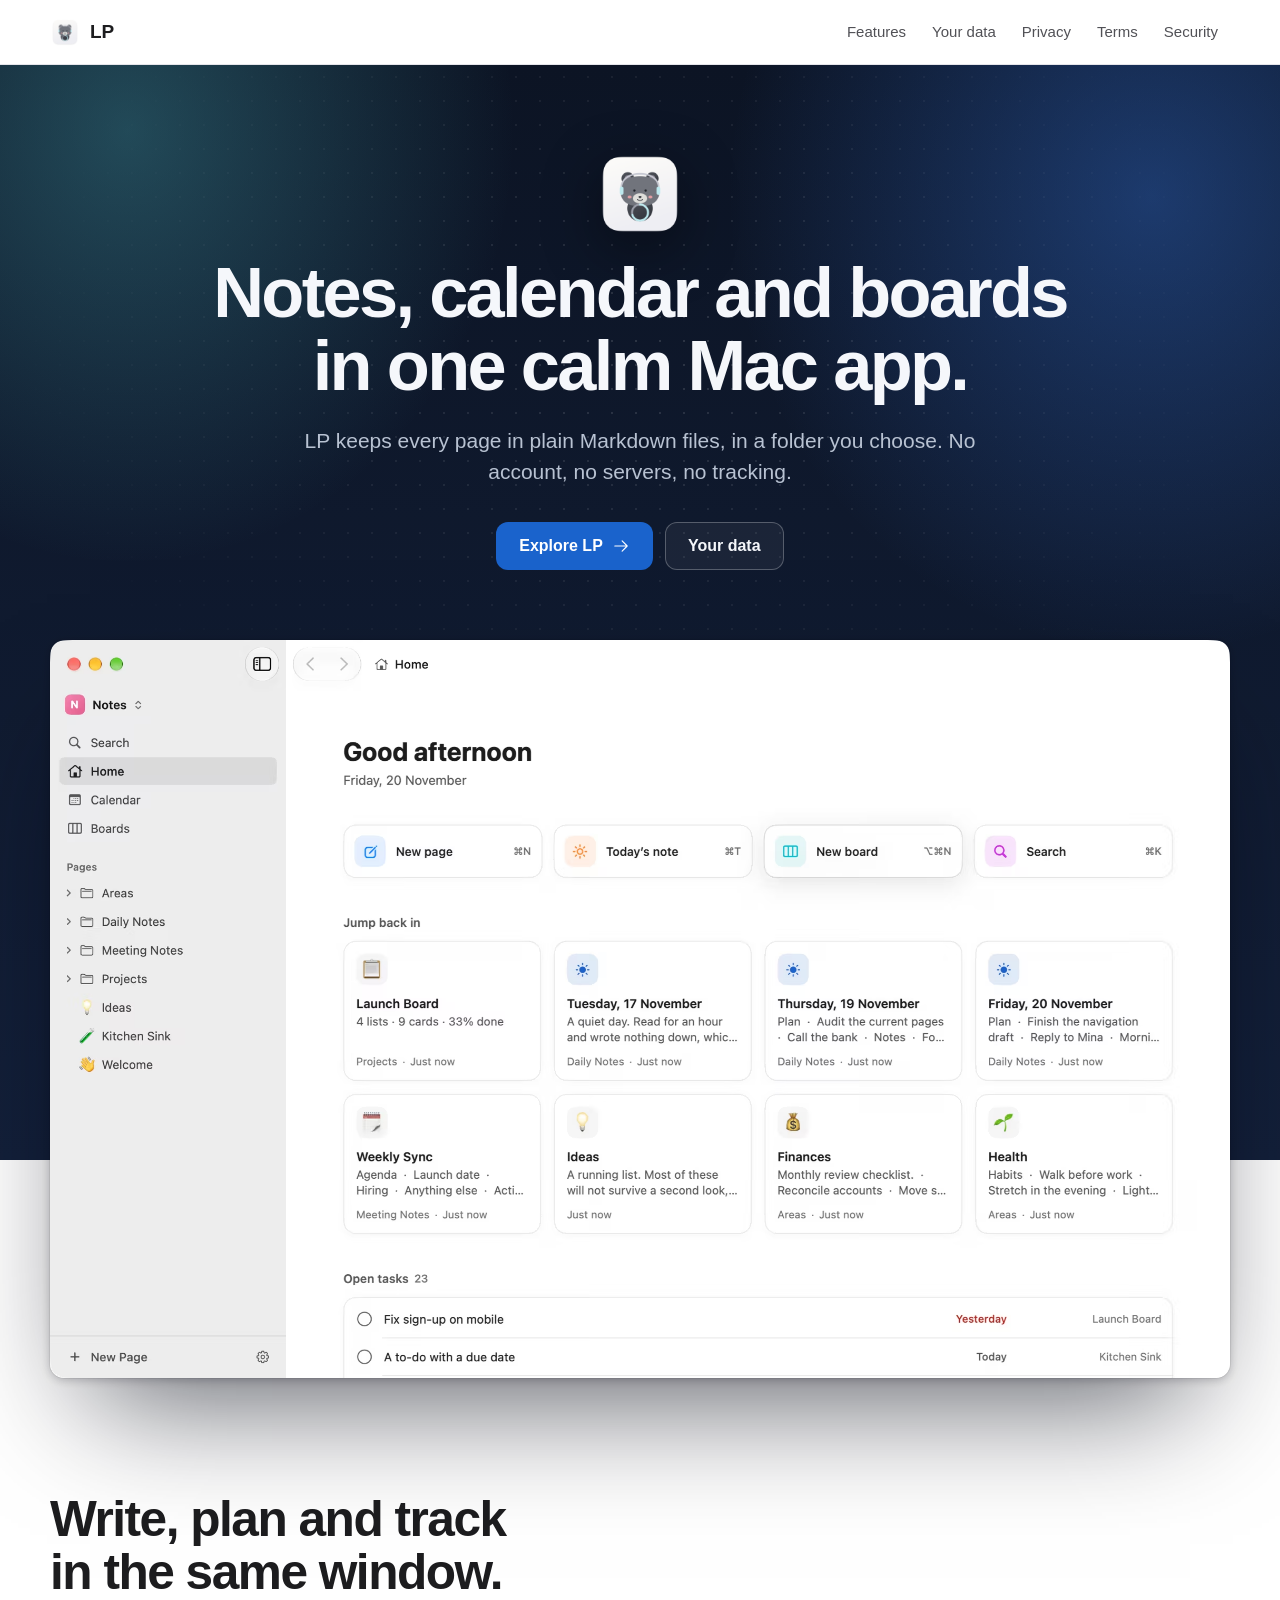
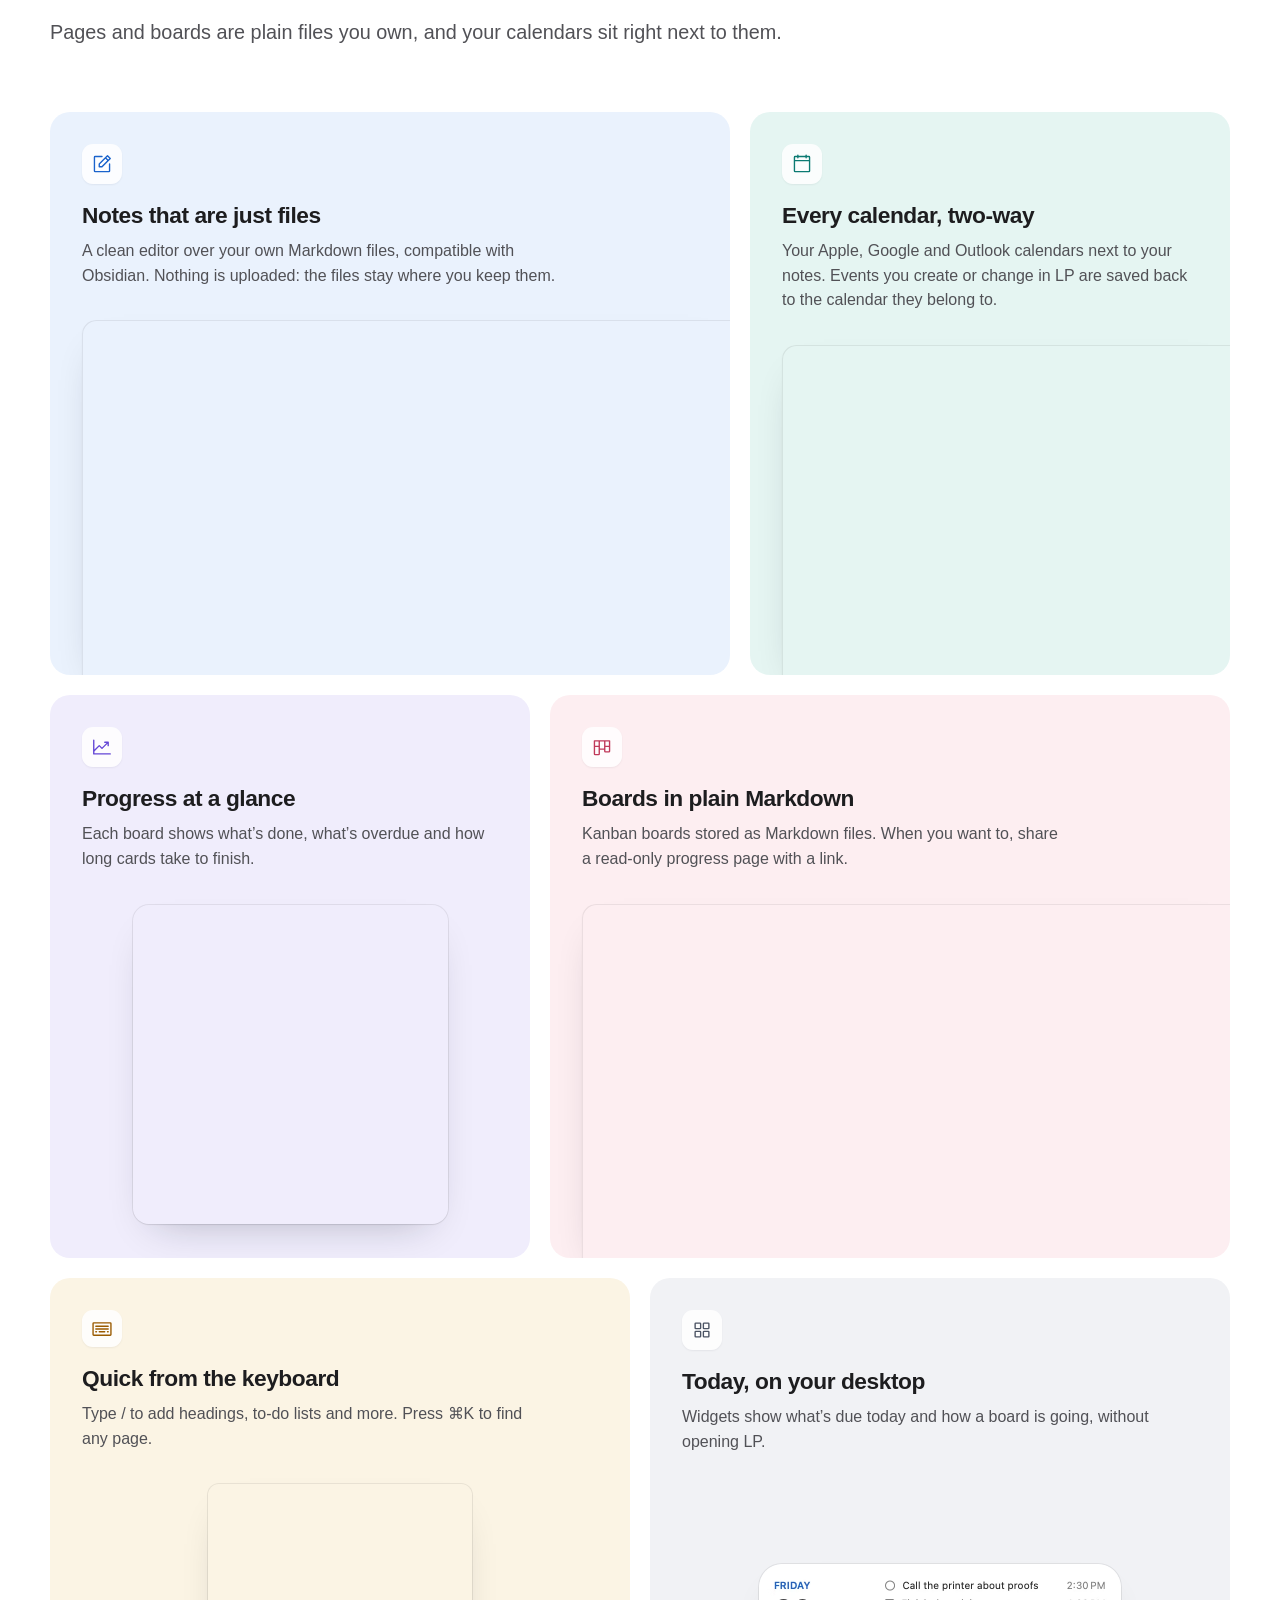
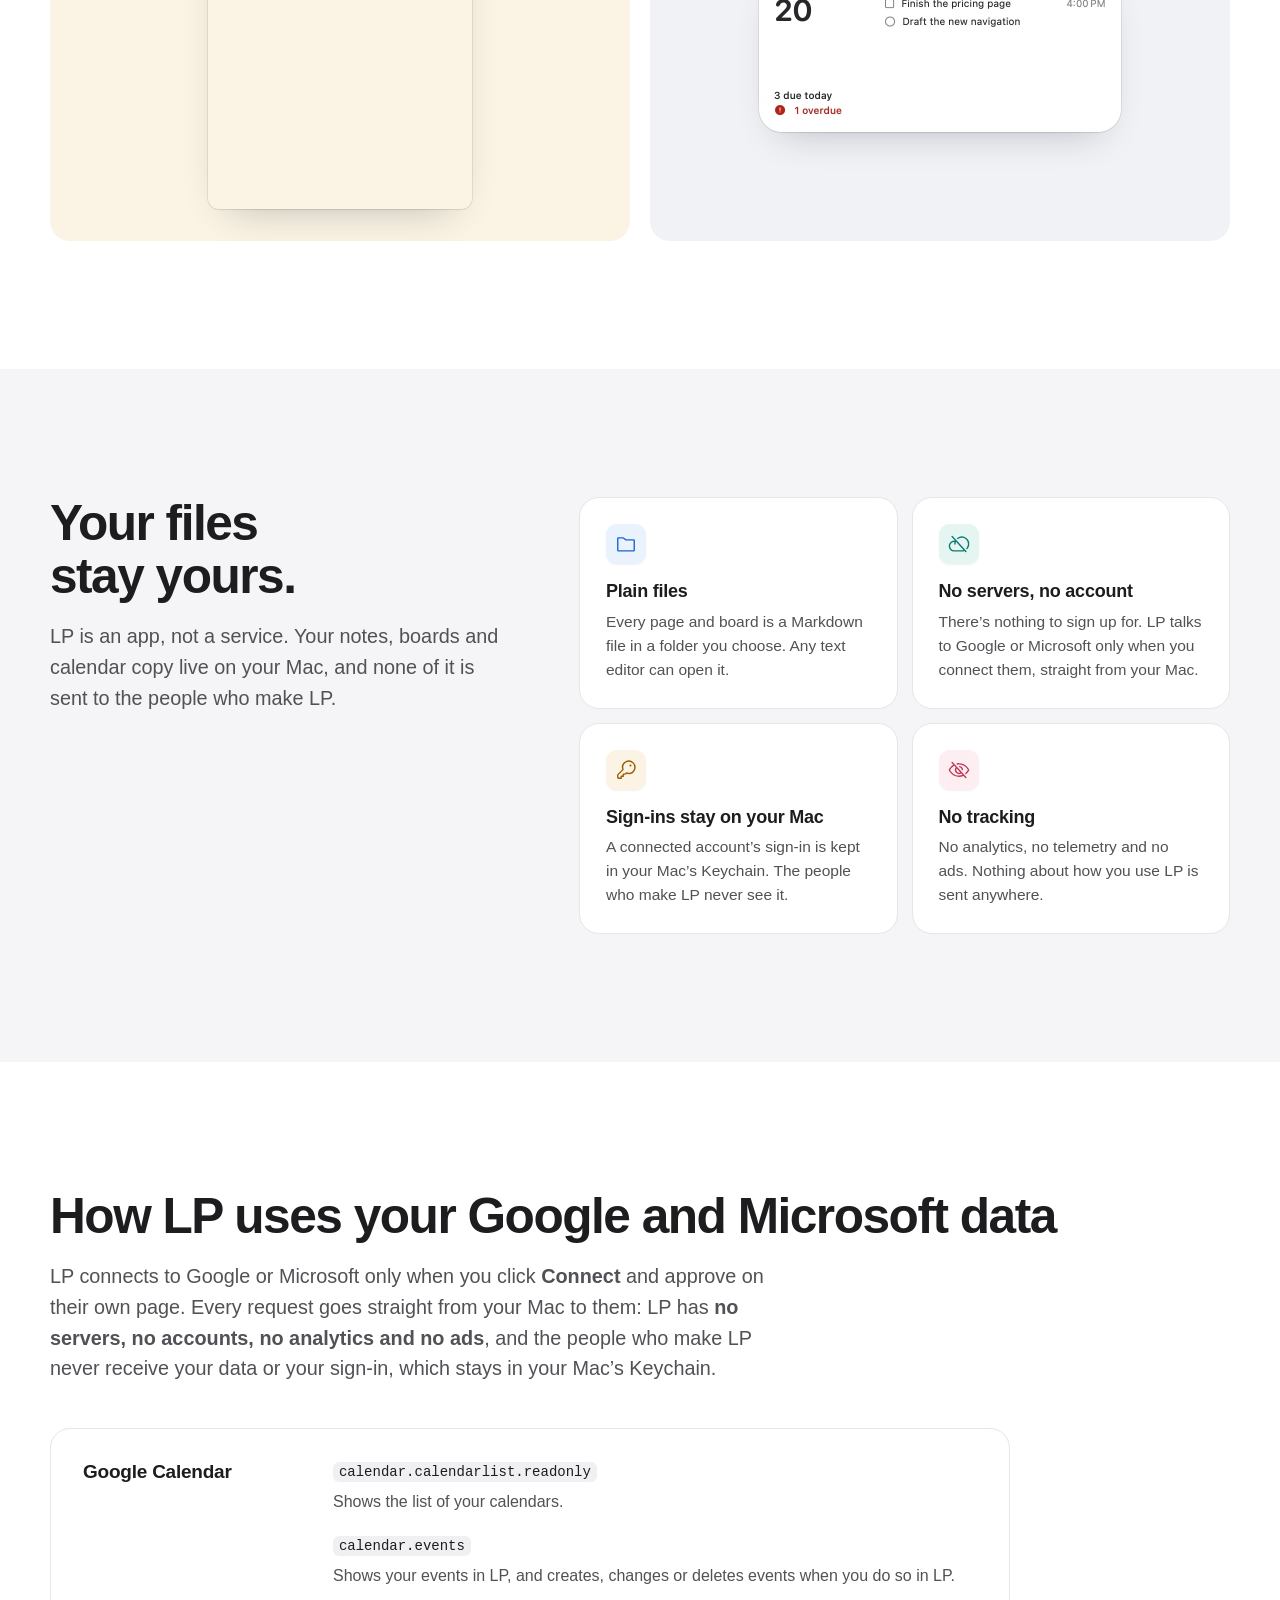
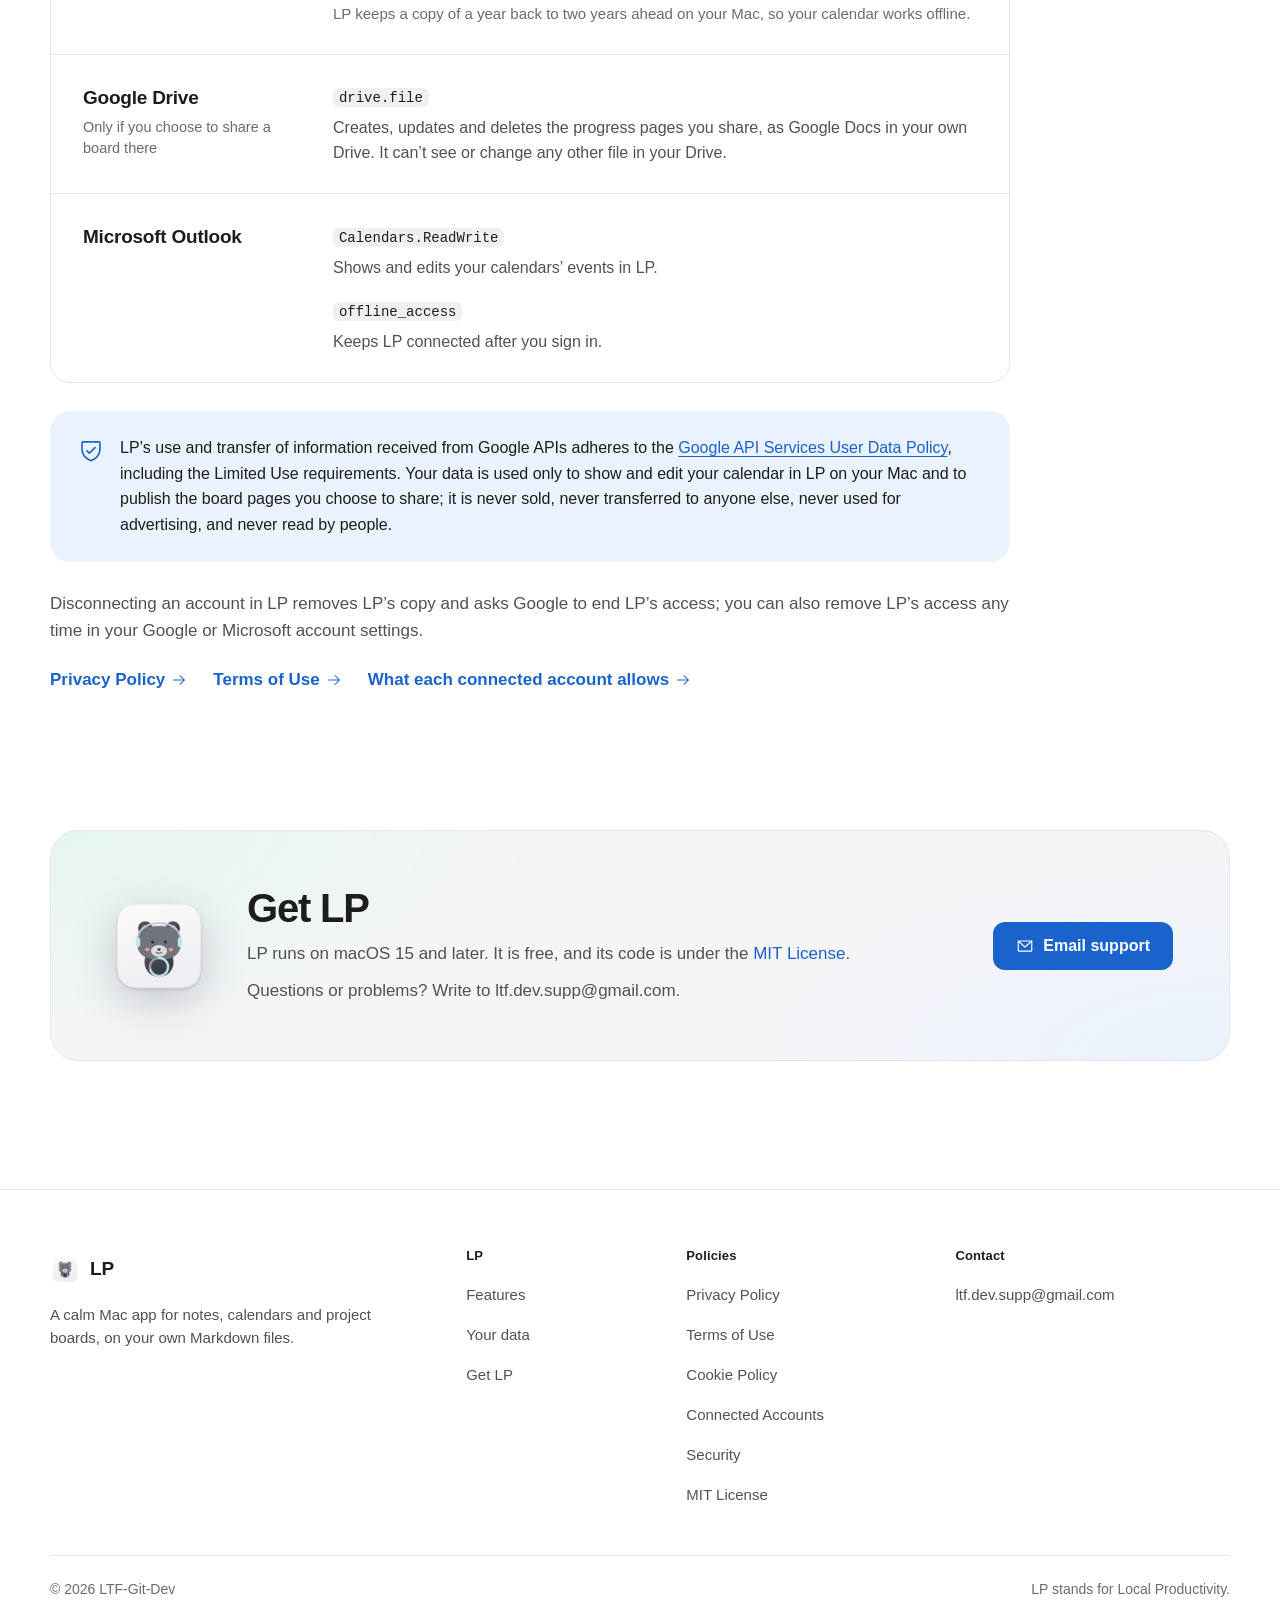
==== index.html @ 60fe4b08 "Redesign: modern pages in light and dark, real screenshots, nothing from other sites Generated by Sc" ====
<!doctype html>
<html lang="en">
<head>
<meta charset="utf-8">
<meta name="viewport" content="width=device-width, initial-scale=1">
<meta http-equiv="Content-Security-Policy" content="default-src 'none'; img-src 'self'; style-src 'self'; base-uri 'none'; form-action 'none'">
<meta name="referrer" content="strict-origin-when-cross-origin">
<title>LP: notes, calendar and boards on your Mac</title>
<meta name="description" content="LP is a calm Mac app for notes, calendars and project boards, on plain Markdown files in a folder you choose. No account, no servers, no tracking.">
<link rel="canonical" href="https://ltf-git-dev.github.io/">
<meta name="color-scheme" content="light dark">
<meta name="theme-color" content="#ffffff" media="(prefers-color-scheme: light)">
<meta name="theme-color" content="#0e0e10" media="(prefers-color-scheme: dark)">
<meta property="og:type" content="website">
<meta property="og:site_name" content="LP">
<meta property="og:title" content="LP: notes, calendar and boards on your Mac">
<meta property="og:description" content="LP is a calm Mac app for notes, calendars and project boards, on plain Markdown files in a folder you choose. No account, no servers, no tracking.">
<meta property="og:url" content="https://ltf-git-dev.github.io/">
<meta property="og:image" content="https://ltf-git-dev.github.io/icon.png">
<meta name="twitter:card" content="summary">
<link rel="icon" href="icon.png" type="image/png">
<link rel="apple-touch-icon" href="icon.png">
<link rel="stylesheet" href="assets/site.css?v=943d316f46">
</head>
<body>
<a class="skip-link" href="#main">Skip to content</a>
<header class="site-header" id="top">
  <div class="wrap header-row">
    <a class="brand" href="#top"><img src="icon.png" width="30" height="30" alt=""><span>LP</span></a>
    <nav class="site-nav" aria-label="Main"><a href="#features">Features</a><a href="#data">Your data</a><a href="privacy.html">Privacy</a><a href="terms.html">Terms</a><a href="security.html">Security</a></nav>
  </div>
</header>
<main id="main" tabindex="-1">
<section class="hero" aria-labelledby="hero-title">
  <div class="wrap hero-copy">
    <img class="hero-icon" src="icon.png" width="92" height="92" alt="LP">
    <h1 id="hero-title">Notes, calendar and boards in one calm Mac app.</h1>
    <p class="hero-lead">LP keeps every page in plain Markdown files, in a folder you choose. No account, no servers, no tracking.</p>
    <div class="actions">
      <a class="button button-primary" href="#features">Explore LP<svg class="icon" viewBox="0 0 256 256" aria-hidden="true" focusable="false"><path d="M221.66,133.66l-72,72a8,8,0,0,1-11.32-11.32L196.69,136H40a8,8,0,0,1,0-16H196.69L138.34,61.66a8,8,0,0,1,11.32-11.32l72,72A8,8,0,0,1,221.66,133.66Z"/></svg></a>
      <a class="button button-ghost" href="#data">Your data</a>
    </div>
  </div>
  <div class="wrap hero-shot"><picture><source type="image/avif" media="(prefers-color-scheme: dark)" srcset="assets/shots/home-dark.avif"><source type="image/avif" srcset="assets/shots/home-light.avif"><img src="assets/shots/home-light.jpg" width="2240" height="1400" alt="LP&#x27;s Home screen: a greeting with today&#x27;s date, buttons for a new page, today&#x27;s note, a new board and search, the pages you worked on recently, and your open tasks." fetchpriority="high"></picture></div>
</section>

<section class="section features" id="features" aria-labelledby="features-title">
  <div class="wrap">
    <div class="section-head">
      <h2 id="features-title">Write, plan and track in the same window.</h2>
      <p>Pages and boards are plain files you own, and your calendars sit right next to them.</p>
    </div>
    <div class="bento">
      <article class="tile tile-sky span-7 reveal">
        <span class="tile-icon"><svg class="icon" viewBox="0 0 256 256" aria-hidden="true" focusable="false"><path d="M229.66,58.34l-32-32a8,8,0,0,0-11.32,0l-96,96A8,8,0,0,0,88,128v32a8,8,0,0,0,8,8h32a8,8,0,0,0,5.66-2.34l96-96A8,8,0,0,0,229.66,58.34ZM124.69,152H104V131.31l64-64L188.69,88ZM200,76.69,179.31,56,192,43.31,212.69,64ZM224,128v80a16,16,0,0,1-16,16H48a16,16,0,0,1-16-16V48A16,16,0,0,1,48,32h80a8,8,0,0,1,0,16H48V208H208V128a8,8,0,0,1,16,0Z"/></svg></span>
        <h3>Notes that are just files</h3>
        <p>A clean editor over your own Markdown files, compatible with Obsidian. Nothing is uploaded: the files stay where you keep them.</p>
        <div class="tile-media bleed"><picture><source type="image/avif" media="(prefers-color-scheme: dark)" srcset="assets/shots/notes-dark.avif"><source type="image/avif" srcset="assets/shots/notes-light.avif"><img src="assets/shots/notes-light.jpg" width="1360" height="850" alt="A page in LP&#x27;s editor: a heading, a numbered list of goals and this week&#x27;s to-dos with their due dates." loading="lazy" decoding="async"></picture></div>
      </article><article class="tile tile-mint span-5 reveal">
        <span class="tile-icon"><svg class="icon" viewBox="0 0 256 256" aria-hidden="true" focusable="false"><path d="M208,32H184V24a8,8,0,0,0-16,0v8H88V24a8,8,0,0,0-16,0v8H48A16,16,0,0,0,32,48V208a16,16,0,0,0,16,16H208a16,16,0,0,0,16-16V48A16,16,0,0,0,208,32ZM72,48v8a8,8,0,0,0,16,0V48h80v8a8,8,0,0,0,16,0V48h24V80H48V48ZM208,208H48V96H208V208Z"/></svg></span>
        <h3>Every calendar, two-way</h3>
        <p>Your Apple, Google and Outlook calendars next to your notes. Events you create or change in LP are saved back to the calendar they belong to.</p>
        <div class="tile-media bleed"><picture><source type="image/avif" media="(prefers-color-scheme: dark)" srcset="assets/shots/calendar-dark.avif"><source type="image/avif" srcset="assets/shots/calendar-light.avif"><img src="assets/shots/calendar-light.jpg" width="960" height="849" alt="LP&#x27;s calendar: a month of events with today&#x27;s daily note, and a Today panel with today&#x27;s events and what&#x27;s due." loading="lazy" decoding="async"></picture></div>
      </article><article class="tile tile-lilac span-5 reveal">
        <span class="tile-icon"><svg class="icon" viewBox="0 0 256 256" aria-hidden="true" focusable="false"><path d="M232,208a8,8,0,0,1-8,8H32a8,8,0,0,1-8-8V48a8,8,0,0,1,16,0V156.69l50.34-50.35a8,8,0,0,1,11.32,0L128,132.69,180.69,80H160a8,8,0,0,1,0-16h40a8,8,0,0,1,8,8v40a8,8,0,0,1-16,0V91.31l-58.34,58.35a8,8,0,0,1-11.32,0L96,123.31l-56,56V200H224A8,8,0,0,1,232,208Z"/></svg></span>
        <h3>Progress at a glance</h3>
        <p>Each board shows what’s done, what’s overdue and how long cards take to finish.</p>
        <div class="tile-media float"><picture><source type="image/avif" media="(prefers-color-scheme: dark)" srcset="assets/shots/progress-dark.avif"><source type="image/avif" srcset="assets/shots/progress-light.avif"><img class="shot-progress" src="assets/shots/progress-light.jpg" width="630" height="638" alt="A board&#x27;s progress panel: 33% done, the cards in each list, how many are overdue or due soon, how many were done this week and how long cards take to finish." loading="lazy" decoding="async"></picture></div>
      </article><article class="tile tile-rose span-7 reveal">
        <span class="tile-icon"><svg class="icon" viewBox="0 0 256 256" aria-hidden="true" focusable="false"><path d="M216,48H40a8,8,0,0,0-8,8V208a16,16,0,0,0,16,16H88a16,16,0,0,0,16-16V160h48v16a16,16,0,0,0,16,16h40a16,16,0,0,0,16-16V56A8,8,0,0,0,216,48ZM88,208H48V128H88Zm0-96H48V64H88Zm64,32H104V64h48Zm56,32H168V128h40Zm0-64H168V64h40Z"/></svg></span>
        <h3>Boards in plain Markdown</h3>
        <p>Kanban boards stored as Markdown files. When you want to, share a read-only progress page with a link.</p>
        <div class="tile-media bleed"><picture><source type="image/avif" media="(prefers-color-scheme: dark)" srcset="assets/shots/board-dark.avif"><source type="image/avif" srcset="assets/shots/board-light.avif"><img src="assets/shots/board-light.jpg" width="1360" height="824" alt="A board in LP: Backlog, In progress and Review lists of cards with due dates and labels, under the board&#x27;s progress bar." loading="lazy" decoding="async"></picture></div>
      </article><article class="tile tile-sand span-6 reveal">
        <span class="tile-icon"><svg class="icon" viewBox="0 0 256 256" aria-hidden="true" focusable="false"><path d="M224,48H32A16,16,0,0,0,16,64V192a16,16,0,0,0,16,16H224a16,16,0,0,0,16-16V64A16,16,0,0,0,224,48Zm0,144H32V64H224V192Zm-16-64a8,8,0,0,1-8,8H56a8,8,0,0,1,0-16H200A8,8,0,0,1,208,128Zm0-32a8,8,0,0,1-8,8H56a8,8,0,0,1,0-16H200A8,8,0,0,1,208,96ZM72,160a8,8,0,0,1-8,8H56a8,8,0,0,1,0-16h8A8,8,0,0,1,72,160Zm96,0a8,8,0,0,1-8,8H96a8,8,0,0,1,0-16h64A8,8,0,0,1,168,160Zm40,0a8,8,0,0,1-8,8h-8a8,8,0,0,1,0-16h8A8,8,0,0,1,208,160Z"/></svg></span>
        <h3>Quick from the keyboard</h3>
        <p>Type / to add headings, to-do lists and more. Press ⌘K to find any page.</p>
        <div class="tile-media float"><picture><source type="image/avif" media="(prefers-color-scheme: dark)" srcset="assets/shots/slash-dark.avif"><source type="image/avif" srcset="assets/shots/slash-light.avif"><img class="shot-slash" src="assets/shots/slash-light.jpg" width="568" height="700" alt="The menu that opens when you type a slash in LP&#x27;s editor: text, three sizes of heading, a to-do list, a bulleted list and a numbered list." loading="lazy" decoding="async"></picture></div>
      </article><article class="tile tile-slate span-6 reveal">
        <span class="tile-icon"><svg class="icon" viewBox="0 0 256 256" aria-hidden="true" focusable="false"><path d="M104,40H56A16,16,0,0,0,40,56v48a16,16,0,0,0,16,16h48a16,16,0,0,0,16-16V56A16,16,0,0,0,104,40Zm0,64H56V56h48v48Zm96-64H152a16,16,0,0,0-16,16v48a16,16,0,0,0,16,16h48a16,16,0,0,0,16-16V56A16,16,0,0,0,200,40Zm0,64H152V56h48v48Zm-96,32H56a16,16,0,0,0-16,16v48a16,16,0,0,0,16,16h48a16,16,0,0,0,16-16V152A16,16,0,0,0,104,136Zm0,64H56V152h48v48Zm96-64H152a16,16,0,0,0-16,16v48a16,16,0,0,0,16,16h48a16,16,0,0,0,16-16V152A16,16,0,0,0,200,136Zm0,64H152V152h48v48Z"/></svg></span>
        <h3>Today, on your desktop</h3>
        <p>Widgets show what’s due today and how a board is going, without opening LP.</p>
        <div class="tile-media float"><picture><source type="image/avif" media="(prefers-color-scheme: dark)" srcset="assets/shots/widget-dark.avif"><source type="image/avif" srcset="assets/shots/widget-light.avif"><img class="shot-widget" src="assets/shots/widget-light.jpg" width="724" height="336" alt="LP&#x27;s Today widget: the date, today&#x27;s tasks with their times, how many are due today and one overdue." loading="lazy" decoding="async"></picture></div>
      </article>
    </div>
  </div>
</section>

<section class="section privacy" aria-labelledby="privacy-title">
  <div class="wrap privacy-grid">
    <div>
      <h2 id="privacy-title">Your files stay yours.</h2>
      <p class="lead">LP is an app, not a service. Your notes, boards and calendar copy live on your Mac, and none of it
      is sent to the people who make LP.</p>
    </div>
    <div class="facts"><div class="fact tile-sky"><span class="tile-icon"><svg class="icon" viewBox="0 0 256 256" aria-hidden="true" focusable="false"><path d="M216,72H130.67L102.93,51.2a16.12,16.12,0,0,0-9.6-3.2H40A16,16,0,0,0,24,64V200a16,16,0,0,0,16,16H216.89A15.13,15.13,0,0,0,232,200.89V88A16,16,0,0,0,216,72Zm0,128H40V64H93.33L123.2,86.4A8,8,0,0,0,128,88h88Z"/></svg></span><h3>Plain files</h3><p>Every page and board is a Markdown file in a folder you choose. Any text editor can open it.</p></div><div class="fact tile-mint"><span class="tile-icon"><svg class="icon" viewBox="0 0 256 256" aria-hidden="true" focusable="false"><path d="M53.92,34.62A8,8,0,1,0,42.08,45.38L81.32,88.55l-.06.12A65,65,0,0,0,72,88a64,64,0,0,0,0,128h88a87.34,87.34,0,0,0,31.8-5.93l10.28,11.31a8,8,0,1,0,11.84-10.76ZM160,200H72a48,48,0,0,1,0-96c1.1,0,2.2,0,3.3.12A88.4,88.4,0,0,0,72,128a8,8,0,0,0,16,0,72.25,72.25,0,0,1,5.06-26.54l87,95.7A71.66,71.66,0,0,1,160,200Zm88-72a87.89,87.89,0,0,1-22.35,58.61A8,8,0,0,1,213.71,176,72,72,0,0,0,117.37,70a8,8,0,0,1-9.48-12.89A88,88,0,0,1,248,128Z"/></svg></span><h3>No servers, no account</h3><p>There’s nothing to sign up for. LP talks to Google or Microsoft only when you connect them, straight from your Mac.</p></div><div class="fact tile-sand"><span class="tile-icon"><svg class="icon" viewBox="0 0 256 256" aria-hidden="true" focusable="false"><path d="M216.57,39.43A80,80,0,0,0,83.91,120.78L28.69,176A15.86,15.86,0,0,0,24,187.31V216a16,16,0,0,0,16,16H72a8,8,0,0,0,8-8V208H96a8,8,0,0,0,8-8V184h16a8,8,0,0,0,5.66-2.34l9.56-9.57A79.73,79.73,0,0,0,160,176h.1A80,80,0,0,0,216.57,39.43ZM224,98.1c-1.09,34.09-29.75,61.86-63.89,61.9H160a63.7,63.7,0,0,1-23.65-4.51,8,8,0,0,0-8.84,1.68L116.69,168H96a8,8,0,0,0-8,8v16H72a8,8,0,0,0-8,8v16H40V187.31l58.83-58.82a8,8,0,0,0,1.68-8.84A63.72,63.72,0,0,1,96,95.92c0-34.14,27.81-62.8,61.9-63.89A64,64,0,0,1,224,98.1ZM192,76a12,12,0,1,1-12-12A12,12,0,0,1,192,76Z"/></svg></span><h3>Sign-ins stay on your Mac</h3><p>A connected account’s sign-in is kept in your Mac’s Keychain. The people who make LP never see it.</p></div><div class="fact tile-rose"><span class="tile-icon"><svg class="icon" viewBox="0 0 256 256" aria-hidden="true" focusable="false"><path d="M53.92,34.62A8,8,0,1,0,42.08,45.38L61.32,66.55C25,88.84,9.38,123.2,8.69,124.76a8,8,0,0,0,0,6.5c.35.79,8.82,19.57,27.65,38.4C61.43,194.74,93.12,208,128,208a127.11,127.11,0,0,0,52.07-10.83l22,24.21a8,8,0,1,0,11.84-10.76Zm47.33,75.84,41.67,45.85a32,32,0,0,1-41.67-45.85ZM128,192c-30.78,0-57.67-11.19-79.93-33.25A133.16,133.16,0,0,1,25,128c4.69-8.79,19.66-33.39,47.35-49.38l18,19.75a48,48,0,0,0,63.66,70l14.73,16.2A112,112,0,0,1,128,192Zm6-95.43a8,8,0,0,1,3-15.72,48.16,48.16,0,0,1,38.77,42.64,8,8,0,0,1-7.22,8.71,6.39,6.39,0,0,1-.75,0,8,8,0,0,1-8-7.26A32.09,32.09,0,0,0,134,96.57Zm113.28,34.69c-.42.94-10.55,23.37-33.36,43.8a8,8,0,1,1-10.67-11.92A132.77,132.77,0,0,0,231.05,128a133.15,133.15,0,0,0-23.12-30.77C185.67,75.19,158.78,64,128,64a118.37,118.37,0,0,0-19.36,1.57A8,8,0,1,1,106,49.79,134,134,0,0,1,128,48c34.88,0,66.57,13.26,91.66,38.35,18.83,18.83,27.3,37.62,27.65,38.41A8,8,0,0,1,247.31,131.26Z"/></svg></span><h3>No tracking</h3><p>No analytics, no telemetry and no ads. Nothing about how you use LP is sent anywhere.</p></div></div>
  </div>
</section>

<section class="section data" id="data" aria-labelledby="data-title">
  <div class="wrap">
    <h2 id="data-title">How LP uses your Google and Microsoft data</h2>
    <p class="lead">LP connects to Google or Microsoft only when you click <strong>Connect</strong> and approve on their own
    page. Every request goes straight from your Mac to them: LP has <strong>no servers, no accounts, no analytics and no
    ads</strong>, and the people who make LP never receive your data or your sign-in, which stays in your Mac’s Keychain.</p>
    <div class="ledger">
        <div class="ledger-row">
          <div class="ledger-name"><h3>Google Calendar</h3></div>
          <dl class="scopes"><div><dt><code>calendar.calendarlist.readonly</code></dt><dd>Shows the list of your calendars.</dd></div><div><dt><code>calendar.events</code></dt><dd>Shows your events in LP, and creates, changes or deletes events when you do so in LP.</dd></div></dl><p class="ledger-note">LP keeps a copy of a year back to two years ahead on your Mac, so your calendar works offline.</p>
        </div><div class="ledger-row">
          <div class="ledger-name"><h3>Google Drive</h3><p>Only if you choose to share a board there</p></div>
          <dl class="scopes"><div><dt><code>drive.file</code></dt><dd>Creates, updates and deletes the progress pages you share, as Google Docs in your own Drive. It can’t see or change any other file in your Drive.</dd></div></dl>
        </div><div class="ledger-row">
          <div class="ledger-name"><h3>Microsoft Outlook</h3></div>
          <dl class="scopes"><div><dt><code>Calendars.ReadWrite</code></dt><dd>Shows and edits your calendars’ events in LP.</dd></div><div><dt><code>offline_access</code></dt><dd>Keeps LP connected after you sign in.</dd></div></dl>
        </div>
    </div>
    <div class="callout"><svg class="icon" viewBox="0 0 256 256" aria-hidden="true" focusable="false"><path d="M208,40H48A16,16,0,0,0,32,56v56c0,52.72,25.52,84.67,46.93,102.19,23.06,18.86,46,25.26,47,25.53a8,8,0,0,0,4.2,0c1-.27,23.91-6.67,47-25.53C198.48,196.67,224,164.72,224,112V56A16,16,0,0,0,208,40Zm0,72c0,37.07-13.66,67.16-40.6,89.42A129.3,129.3,0,0,1,128,223.62a128.25,128.25,0,0,1-38.92-21.81C61.82,179.51,48,149.3,48,112l0-56,160,0ZM82.34,141.66a8,8,0,0,1,11.32-11.32L112,148.69l50.34-50.35a8,8,0,0,1,11.32,11.32l-56,56a8,8,0,0,1-11.32,0Z"/></svg><p>LP’s use and transfer of information received from Google APIs adheres to the
    <a href="https://developers.google.com/terms/api-services-user-data-policy">Google API Services User Data Policy</a>,
    including the Limited Use requirements. Your data is used only to show and edit your calendar in LP on your Mac and to
    publish the board pages you choose to share; it is never sold, never transferred to anyone else, never used for
    advertising, and never read by people.</p></div>
    <p class="after">Disconnecting an account in LP removes LP’s copy and asks Google to end LP’s access; you can also
    remove LP’s access any time in your Google or Microsoft account settings.</p>
    <p class="link-row"><a href="privacy.html">Privacy Policy<svg class="icon" viewBox="0 0 256 256" aria-hidden="true" focusable="false"><path d="M221.66,133.66l-72,72a8,8,0,0,1-11.32-11.32L196.69,136H40a8,8,0,0,1,0-16H196.69L138.34,61.66a8,8,0,0,1,11.32-11.32l72,72A8,8,0,0,1,221.66,133.66Z"/></svg></a><a href="terms.html">Terms of Use<svg class="icon" viewBox="0 0 256 256" aria-hidden="true" focusable="false"><path d="M221.66,133.66l-72,72a8,8,0,0,1-11.32-11.32L196.69,136H40a8,8,0,0,1,0-16H196.69L138.34,61.66a8,8,0,0,1,11.32-11.32l72,72A8,8,0,0,1,221.66,133.66Z"/></svg></a><a href="connected-accounts.html">What each connected account allows<svg class="icon" viewBox="0 0 256 256" aria-hidden="true" focusable="false"><path d="M221.66,133.66l-72,72a8,8,0,0,1-11.32-11.32L196.69,136H40a8,8,0,0,1,0-16H196.69L138.34,61.66a8,8,0,0,1,11.32-11.32l72,72A8,8,0,0,1,221.66,133.66Z"/></svg></a></p>
  </div>
</section>

<section class="section get" id="get-lp" aria-labelledby="get-title">
  <div class="wrap">
    <div class="band">
      <img src="icon.png" width="104" height="104" alt="">
      <div>
        <h2 id="get-title">Get LP</h2>
        <p>LP runs on macOS 15 and later. It is free, and its code is under the <a href="license.html">MIT License</a>.</p>
        <p>Questions or problems? Write to <span class="nowrap">ltf.dev.supp@gmail.com</span>.</p>
      </div>
      <a class="button button-primary" href="mailto:ltf.dev.supp@gmail.com"><svg class="icon" viewBox="0 0 256 256" aria-hidden="true" focusable="false"><path d="M224,48H32a8,8,0,0,0-8,8V192a16,16,0,0,0,16,16H216a16,16,0,0,0,16-16V56A8,8,0,0,0,224,48ZM203.43,64,128,133.15,52.57,64ZM216,192H40V74.19l82.59,75.71a8,8,0,0,0,10.82,0L216,74.19V192Z"/></svg>Email support</a>
    </div>
  </div>
</section>
</main>
<footer class="site-footer">
  <div class="wrap">
    <div class="footer-grid">
      <div class="footer-brand">
        <a class="brand" href="#top"><img src="icon.png" width="30" height="30" alt=""><span>LP</span></a>
        <p>A calm Mac app for notes, calendars and project boards, on your own Markdown files.</p>
      </div>
      <nav class="footer-col" aria-labelledby="footer-lp"><h2 id="footer-lp">LP</h2><ul>
        <li><a href="#features">Features</a></li><li><a href="#data">Your data</a></li><li><a href="#get-lp">Get LP</a></li>
      </ul></nav>
      <nav class="footer-col" aria-labelledby="footer-policies"><h2 id="footer-policies">Policies</h2><ul>
        <li><a href="privacy.html">Privacy Policy</a></li><li><a href="terms.html">Terms of Use</a></li><li><a href="cookies.html">Cookie Policy</a></li><li><a href="connected-accounts.html">Connected Accounts</a></li><li><a href="security.html">Security</a></li><li><a href="license.html">MIT License</a></li>
      </ul></nav>
      <div class="footer-col"><h2>Contact</h2><ul><li><a href="mailto:ltf.dev.supp@gmail.com">ltf.dev.supp@gmail.com</a></li></ul></div>
    </div>
    <div class="footer-base"><p>© 2026 LTF-Git-Dev</p><p>LP stands for Local Productivity.</p></div>
  </div>
</footer>
</body>
</html>
---- assets/site.css ----
/* LP's website. Generated by Scripts/make-site.py: edit it there, not here.
   Tokens (light, then dark) → base → header → home → document pages → footer → motion.
   Shapes: chips 8px, controls 12px, screenshots 14px, cards 20px, the Get LP band 28px.
   Colours were measured: every text colour clears WCAG AA (4.5:1) on every surface it sits on. */

:root {
  color-scheme: light dark;
  --font: -apple-system, BlinkMacSystemFont, "Segoe UI", Roboto, "Helvetica Neue", Arial, sans-serif;
  --mono: ui-monospace, "SF Mono", SFMono-Regular, Menlo, Consolas, monospace;
  --bg: #ffffff; --bg-2: #f5f5f7; --surface: #ffffff;
  --ink: #1d1d1f; --ink-2: #515156; --ink-3: #6b6b70;
  --line: #e5e5ea; --line-2: #d2d2d7;
  --link: #1a63cc; --button: #1a63cc; --button-press: #1554ad; --on-button: #ffffff; --focus: #1a63cc;
  --code: #f0f0f3;
  --header: rgb(255 255 255 / .8);
  --hero: #0c1424; --hero-2: #13203a; --hero-ink: #f5f7fb; --hero-ink-2: #b8c2d2;
  --hero-line: rgb(255 255 255 / .26); --hero-dots: rgb(255 255 255 / .13);
  --glow-a: rgb(84 196 206 / .30); --glow-b: rgb(59 130 246 / .34); --glow-c: rgb(244 160 176 / .16);
  --tint-sky: #eaf2fd; --tint-mint: #e5f5f2; --tint-rose: #fdeef1;
  --tint-lilac: #f0edfc; --tint-sand: #fbf4e4; --tint-slate: #f1f2f5;
  --hue-sky: #1a63cc; --hue-mint: #0b7a72; --hue-rose: #c0395a;
  --hue-lilac: #6447d6; --hue-sand: #9a5b00; --hue-slate: #4b5363;
  --chip: rgb(255 255 255 / .85);
  --shot-line: rgb(0 0 0 / .07);
  --shadow-card: 0 1px 2px rgb(16 24 40 / .05), 0 18px 40px -22px rgb(16 24 40 / .30);
  --shadow-hero: 0 0 0 1px rgb(0 0 0 / .06), 0 2px 10px rgb(2 6 18 / .22), 0 60px 120px -40px rgb(2 6 18 / .65);
  --wrap: 1180px; --gutter: clamp(20px, 4vw, 32px); --section: clamp(84px, 10vw, 140px);
  --ease: cubic-bezier(.16, 1, .3, 1);
}
@media (prefers-color-scheme: dark) {
  :root {
    --bg: #0e0e10; --bg-2: #161618; --surface: #1c1c1f;
    --ink: #f2f2f4; --ink-2: #b4b4ba; --ink-3: #8f8f96;
    --line: #2a2a2e; --line-2: #3a3a3f;
    --link: #5aa5ff; --button: #2b6fd8; --button-press: #2463c4; --focus: #5aa5ff;
    --code: #232327;
    --header: rgb(14 14 16 / .74);
    --hero: #080d18; --hero-2: #0f1a30;
    --glow-a: rgb(84 196 206 / .20); --glow-b: rgb(59 130 246 / .30); --glow-c: rgb(244 160 176 / .10);
    --tint-sky: #121c2c; --tint-mint: #10231f; --tint-rose: #261519;
    --tint-lilac: #1b1830; --tint-sand: #241e10; --tint-slate: #1a1b1f;
    --hue-sky: #6aa8ff; --hue-mint: #4fd1c5; --hue-rose: #ff8fa3;
    --hue-lilac: #a995ff; --hue-sand: #f0b44c; --hue-slate: #a9adb8;
    --chip: rgb(255 255 255 / .08);
    --shot-line: rgb(255 255 255 / .09);
    --shadow-card: 0 1px 2px rgb(0 0 0 / .4), 0 18px 40px -22px rgb(0 0 0 / .85);
    --shadow-hero: 0 0 0 1px rgb(255 255 255 / .08), 0 2px 10px rgb(0 0 0 / .4), 0 60px 120px -40px rgb(0 0 0 / .9);
  }
}

/* Base */
*, *::before, *::after { box-sizing: border-box; }
html { -webkit-text-size-adjust: 100%; text-size-adjust: 100%; scroll-padding-top: 88px; }
body {
  margin: 0; background: var(--bg); color: var(--ink);
  font: 400 17px/1.6 var(--font); -webkit-font-smoothing: antialiased; -moz-osx-font-smoothing: grayscale;
}
img { display: block; max-width: 100%; height: auto; }
a { color: var(--link); text-decoration: none; text-underline-offset: .2em; }
a:hover { text-decoration: underline; }
h1, h2, h3, h4 { margin: 0; color: var(--ink); font-weight: 700; text-wrap: balance; }
p { margin: 0; text-wrap: pretty; }
code { font: 500 .86em/1.4 var(--mono); background: var(--code); border-radius: 6px; padding: .12em .42em; overflow-wrap: anywhere; }
:focus-visible { outline: 3px solid var(--focus); outline-offset: 3px; border-radius: 6px; }
main:focus { outline: none; }
.wrap { width: min(100% - 2 * var(--gutter), var(--wrap)); margin-inline: auto; }
.icon { width: 1.15em; height: 1.15em; fill: currentColor; flex: none; }
.nowrap { white-space: nowrap; }
.skip-link {
  position: absolute; left: 16px; top: -120px; z-index: 30; padding: 12px 18px; border-radius: 12px;
  background: var(--surface); color: var(--ink); font-weight: 600; box-shadow: var(--shadow-card);
}
.skip-link:focus { top: 12px; text-decoration: none; }

/* Buttons */
.button {
  display: inline-flex; align-items: center; justify-content: center; gap: 9px; min-height: 48px;
  padding: 12px 22px; border: 1px solid transparent; border-radius: 12px;
  font: 600 16px/1.2 var(--font); white-space: nowrap;
  transition: background-color .18s ease, border-color .18s ease, transform .18s var(--ease);
}
.button:hover { text-decoration: none; }
.button:active { transform: scale(.98); }
.button .icon { width: 18px; height: 18px; }
.button-primary { background: var(--button); color: var(--on-button); }
.button-primary:hover { background: var(--button-press); }
.button-ghost { background: rgb(255 255 255 / .05); border-color: var(--hero-line); color: var(--hero-ink); }
.button-ghost:hover { background: rgb(255 255 255 / .11); border-color: rgb(255 255 255 / .42); }

/* Header */
.site-header {
  position: sticky; top: 0; z-index: 20; border-bottom: 1px solid var(--line);
  background: var(--header); -webkit-backdrop-filter: saturate(180%) blur(18px); backdrop-filter: saturate(180%) blur(18px);
}
.header-row { display: flex; align-items: center; justify-content: space-between; gap: 20px; min-height: 64px; }
.brand {
  display: inline-flex; align-items: center; gap: 10px; padding: 8px 4px 8px 0;
  color: var(--ink); font-size: 19px; font-weight: 700; letter-spacing: -.01em;
}
.brand img { width: 30px; height: 30px; }
.brand:hover { text-decoration: none; }
.site-nav { display: flex; align-items: center; gap: 2px; }
.site-nav a { padding: 10px 12px; border-radius: 10px; color: var(--ink-2); font-size: 15px; font-weight: 500; }
.site-nav a:hover { background: var(--bg-2); color: var(--ink); text-decoration: none; }
.site-nav a[aria-current="page"] { color: var(--ink); font-weight: 600; }
@media (max-width: 720px) {
  .site-header { position: static; }
  .header-row { flex-wrap: wrap; gap: 0; min-height: 0; padding-top: 6px; }
  .site-nav {
    flex: 1 0 100%; margin-inline: calc(-1 * var(--gutter)); padding: 0 var(--gutter) 6px;
    overflow-x: auto; scrollbar-width: none;
    -webkit-mask-image: linear-gradient(90deg, transparent, #000 var(--gutter), #000 calc(100% - var(--gutter)), transparent);
    mask-image: linear-gradient(90deg, transparent, #000 var(--gutter), #000 calc(100% - var(--gutter)), transparent);
  }
  .site-nav::-webkit-scrollbar { display: none; }
  .site-nav a { padding: 12px; white-space: nowrap; }
  .site-nav a:first-child { padding-left: 0; }
}

/* Home: hero */
.hero { --tail: clamp(90px, 17vw, 260px); position: relative; isolation: isolate; padding-top: clamp(52px, 6.5vw, 92px); }
.hero::before, .hero::after { content: ""; position: absolute; inset: 0 0 var(--tail) 0; pointer-events: none; }
.hero::before {
  z-index: -2;
  background:
    radial-gradient(42% 55% at 10% 6%, var(--glow-a), transparent 72%),
    radial-gradient(46% 58% at 90% 12%, var(--glow-b), transparent 72%),
    radial-gradient(44% 44% at 50% 104%, var(--glow-c), transparent 76%),
    linear-gradient(180deg, var(--hero) 0%, var(--hero-2) 100%);
}
.hero::after {
  z-index: -1;
  background-image: radial-gradient(var(--hero-dots) 1px, transparent 1.5px);
  background-size: 24px 24px;
  -webkit-mask-image: radial-gradient(64% 58% at 50% 26%, #000, transparent 78%);
  mask-image: radial-gradient(64% 58% at 50% 26%, #000, transparent 78%);
}
.hero-copy { display: flex; flex-direction: column; align-items: center; text-align: center; color: var(--hero-ink); }
.hero-icon { width: 92px; height: 92px; margin-bottom: 16px; filter: drop-shadow(0 16px 30px rgb(0 0 0 / .45)); }
.hero h1 {
  max-width: 13.5em; color: var(--hero-ink);
  font-size: clamp(2.4rem, 1.1rem + 4.3vw, 4.4rem); line-height: 1.04; letter-spacing: -.038em;
}
.hero-lead {
  max-width: 33em; margin-top: 22px; color: var(--hero-ink-2);
  font-size: clamp(1.125rem, 1rem + .45vw, 1.3125rem); line-height: 1.5;
}
.actions { display: flex; flex-wrap: wrap; justify-content: center; gap: 12px; margin-top: 34px; }
.hero :focus-visible { outline-color: #ffffff; }
.hero-shot { margin-top: clamp(44px, 5.5vw, 72px); }
.hero-shot img { width: 100%; border-radius: 14px; box-shadow: var(--shadow-hero); }

/* Home: sections */
.section { padding-block: var(--section); }
.section-head { max-width: 46rem; margin-bottom: clamp(40px, 5vw, 64px); }
.section h2 { font-size: clamp(2rem, 1.3rem + 2.4vw, 3.1rem); line-height: 1.07; letter-spacing: -.03em; }
.section-head p, .lead {
  margin-top: 18px; max-width: 38em; color: var(--ink-2);
  font-size: clamp(1.0625rem, 1rem + .3vw, 1.25rem); line-height: 1.55;
}
.features { padding-top: clamp(72px, 9vw, 120px); }

/* Home: the feature grid */
.bento { display: grid; grid-template-columns: repeat(12, minmax(0, 1fr)); gap: clamp(14px, 1.6vw, 20px); }
.tile {
  --pad: clamp(22px, 2.6vw, 32px);
  grid-column: 1 / -1; display: flex; flex-direction: column; overflow: hidden;
  padding: var(--pad) var(--pad) 0; border-radius: 20px; background: var(--tile);
}
.tile-sky { --tile: var(--tint-sky); --hue: var(--hue-sky); }
.tile-mint { --tile: var(--tint-mint); --hue: var(--hue-mint); }
.tile-rose { --tile: var(--tint-rose); --hue: var(--hue-rose); }
.tile-lilac { --tile: var(--tint-lilac); --hue: var(--hue-lilac); }
.tile-sand { --tile: var(--tint-sand); --hue: var(--hue-sand); }
.tile-slate { --tile: var(--tint-slate); --hue: var(--hue-slate); }
.tile-icon {
  display: inline-grid; place-items: center; width: 40px; height: 40px; margin-bottom: 18px;
  border-radius: 11px; background: var(--chip); color: var(--hue); box-shadow: 0 1px 2px rgb(16 24 40 / .06);
}
.tile-icon .icon { width: 22px; height: 22px; }
.tile h3 { font-size: clamp(1.25rem, 1.1rem + .4vw, 1.5rem); line-height: 1.2; letter-spacing: -.02em; }
.tile p { max-width: 30em; margin-top: 10px; color: var(--ink-2); font-size: 16px; line-height: 1.55; }
.tile-media { position: relative; flex: 1 1 auto; min-height: 0; margin-top: clamp(22px, 3vw, 32px); }
.tile-media picture { display: contents; }
.tile-media.bleed { aspect-ratio: 16 / 10; margin-right: calc(-1 * var(--pad)); overflow: hidden; border-top-left-radius: 14px; box-shadow: var(--shadow-card); }
.tile-media.bleed img {
  position: absolute; inset: 0; width: 100%; height: 100%; max-width: none;
  object-fit: cover; object-position: left top;
}
.tile-media.bleed::after { content: ""; position: absolute; inset: 0; border-top-left-radius: inherit; box-shadow: inset 1px 1px 0 var(--shot-line); pointer-events: none; }
.tile-media.float { display: flex; align-items: center; justify-content: center; padding-bottom: var(--pad); }
.tile-media.float img {
  width: auto; height: auto; max-height: 100%; border-radius: 16px;
  box-shadow: 0 0 0 1px var(--shot-line), var(--shadow-card);
}
.tile-media img.shot-progress { max-width: min(100%, 315px); }
.tile-media img.shot-slash { max-width: min(100%, 284px); border-radius: 11px; }
.tile-media img.shot-widget { max-width: min(100%, 362px); border-radius: 23px; }
@media (min-width: 700px) { .tile { grid-column: span 6; } }
@media (min-width: 900px) {
  .tile { height: clamp(500px, 44vw, 580px); }
  .tile-media.bleed { aspect-ratio: auto; }
  .span-7 { grid-column: span 7; }
  .span-6 { grid-column: span 6; }
  .span-5 { grid-column: span 5; }
}

/* Home: privacy */
.privacy { background: var(--bg-2); }
.privacy-grid { display: grid; gap: clamp(36px, 5vw, 72px); align-items: start; }
.facts { display: grid; gap: 14px; grid-template-columns: repeat(auto-fit, minmax(min(100%, 250px), 1fr)); }
.fact { padding: 26px; border: 1px solid var(--line); border-radius: 20px; background: var(--surface); }
.fact .tile-icon { margin-bottom: 16px; background: var(--tile); }
.fact h3 { font-size: 1.125rem; line-height: 1.3; letter-spacing: -.012em; }
.fact p { margin-top: 6px; color: var(--ink-2); font-size: 15.5px; line-height: 1.55; }
@media (min-width: 960px) { .privacy-grid { grid-template-columns: 5fr 7fr; } }

/* Home: how LP uses Google and Microsoft data */
.data .ledger, .data .callout, .data .after, .data .link-row { max-width: 960px; }
.ledger { margin-top: 44px; border: 1px solid var(--line); border-radius: 20px; background: var(--surface); }
.ledger-row { display: grid; gap: 14px 40px; padding: 28px clamp(22px, 3vw, 32px); }
.ledger-row + .ledger-row { border-top: 1px solid var(--line); }
.ledger-name h3 { font-size: 1.1875rem; letter-spacing: -.012em; }
.ledger-name p { margin-top: 4px; color: var(--ink-3); font-size: 14.5px; line-height: 1.45; }
.scopes { display: grid; gap: 16px; margin: 0; }
.scopes div { display: grid; gap: 6px; justify-items: start; }
.scopes dt code { font-size: 14px; }
.scopes dd { margin: 0; color: var(--ink-2); font-size: 16px; line-height: 1.55; }
.ledger-note { color: var(--ink-3); font-size: 15px; line-height: 1.5; }
@media (min-width: 760px) {
  .ledger-row { grid-template-columns: 210px minmax(0, 1fr); }
  .ledger-row > :not(.ledger-name) { grid-column: 2; }
}
.callout { display: flex; gap: 16px; margin-top: 28px; padding: 24px clamp(22px, 3vw, 28px); border-radius: 20px; background: var(--tint-sky); }
.callout .icon { width: 26px; height: 26px; margin-top: 2px; color: var(--hue-sky); }
.callout p { font-size: 16px; line-height: 1.6; }
.callout a { text-decoration: underline; }
.after { margin-top: 28px; color: var(--ink-2); }
.link-row { display: flex; flex-wrap: wrap; gap: 6px 26px; margin-top: 14px; }
.link-row a { display: inline-flex; align-items: center; gap: 6px; min-height: 44px; font-weight: 600; }
.link-row .icon { width: 16px; height: 16px; }

/* Home: Get LP */
.band {
  display: grid; gap: 26px; align-items: center; padding: clamp(32px, 5vw, 56px); border: 1px solid var(--line); border-radius: 28px;
  background:
    radial-gradient(60% 130% at 0% 0%, var(--tint-mint), transparent 70%),
    radial-gradient(60% 130% at 100% 100%, var(--tint-sky), transparent 70%),
    var(--bg-2);
}
.band img { width: 104px; height: 104px; filter: drop-shadow(0 12px 22px rgb(16 24 40 / .22)); }
.band h2 { font-size: clamp(1.75rem, 1.35rem + 1.5vw, 2.5rem); }
.band p { margin-top: 10px; color: var(--ink-2); font-size: 1.0625rem; }
.band .button { justify-self: start; }
.get { padding-top: 0; }
@media (min-width: 860px) { .band { grid-template-columns: auto minmax(0, 1fr) auto; gap: 36px; } }

/* Document pages (policies) */
.doc-head { padding: clamp(48px, 7vw, 92px) 0 clamp(36px, 5vw, 56px); border-bottom: 1px solid var(--line); background: var(--bg-2); }
.doc-head h1 { font-size: clamp(2.25rem, 1.45rem + 2.7vw, 3.5rem); line-height: 1.05; letter-spacing: -.035em; }
.doc-meta { margin-top: 14px; color: var(--ink-3); font-size: 15px; }
.doc-layout { display: grid; gap: 48px; padding-block: clamp(40px, 6vw, 72px) var(--section); }
.toc { display: none; }
@media (min-width: 1040px) {
  .doc-layout.has-toc { grid-template-columns: 220px minmax(0, 1fr); gap: 72px; }
  .toc { display: block; position: sticky; top: 96px; align-self: start; max-height: calc(100vh - 120px); overflow: auto; }
}
.toc-title { margin-bottom: 10px; color: var(--ink); font-size: 13px; font-weight: 600; }
.toc ol { margin: 0; padding: 0; list-style: none; border-left: 1px solid var(--line); }
.toc a { display: block; margin-left: -1px; padding: 6px 0 6px 14px; border-left: 2px solid transparent; color: var(--ink-3); font-size: 14px; line-height: 1.4; }
.toc a:hover { border-left-color: var(--line-2); color: var(--ink); text-decoration: none; }
.prose { min-width: 0; max-width: 72ch; font-size: 17px; line-height: 1.7; }
.prose > :first-child { margin-top: 0; }
.prose h2 { margin: 56px 0 14px; font-size: clamp(1.5rem, 1.3rem + .6vw, 1.875rem); line-height: 1.2; letter-spacing: -.022em; scroll-margin-top: 96px; }
.prose h3 { margin: 36px 0 10px; font-size: 1.25rem; line-height: 1.3; letter-spacing: -.012em; scroll-margin-top: 96px; }
.prose h4 { margin: 28px 0 8px; font-size: 1.0625rem; }
.prose p { margin: 14px 0; }
.prose ul { margin: 14px 0; padding-left: 1.3em; }
.prose li { margin: 8px 0; padding-left: .2em; }
.prose li::marker { color: var(--ink-3); }
.prose li > ul { margin: 6px 0; }
.prose li p { margin: 8px 0 0; }
.prose a { text-decoration: underline; text-decoration-thickness: 1px; }
.prose strong { font-weight: 650; }
.table { margin: 22px 0; overflow-x: auto; border: 1px solid var(--line); border-radius: 14px; }
.prose table { width: 100%; border-collapse: collapse; font-size: 15px; line-height: 1.5; }
.prose th, .prose td { padding: 12px 16px; text-align: left; vertical-align: top; }
.prose thead th { background: var(--bg-2); color: var(--ink); font-weight: 600; }
.prose tbody tr + tr td { border-top: 1px solid var(--line); }
.prose pre {
  margin: 18px 0; padding: 20px 22px; border: 1px solid var(--line); border-radius: 14px;
  background: var(--bg-2); white-space: pre-wrap; font: 14px/1.6 var(--mono);
}

/* Not found */
.notfound { display: flex; flex-direction: column; align-items: center; padding-block: clamp(96px, 14vw, 180px); text-align: center; }
.notfound img { width: 96px; height: 96px; margin-bottom: 22px; }
.notfound h1 { font-size: clamp(2.25rem, 1.6rem + 2.4vw, 3.25rem); letter-spacing: -.03em; }
.notfound p { margin: 14px 0 30px; color: var(--ink-2); font-size: 1.125rem; }

/* Footer */
.site-footer { padding: 56px 0 36px; border-top: 1px solid var(--line); color: var(--ink-2); font-size: 15px; }
.footer-grid { display: grid; gap: 32px 24px; grid-template-columns: repeat(auto-fit, minmax(170px, 1fr)); }
.footer-brand p { max-width: 22em; margin-top: 10px; line-height: 1.55; }
.footer-col h2 { margin-bottom: 8px; color: var(--ink); font-size: 13px; font-weight: 600; letter-spacing: .01em; }
.footer-col ul { display: grid; margin: 0; padding: 0; list-style: none; }
.footer-col a { display: inline-flex; align-items: center; min-height: 40px; color: var(--ink-2); }
.footer-col a:hover { color: var(--ink); }
.footer-base {
  display: flex; flex-wrap: wrap; justify-content: space-between; gap: 8px 24px;
  margin-top: 40px; padding-top: 22px; border-top: 1px solid var(--line); color: var(--ink-3); font-size: 14px;
}
@media (min-width: 900px) { .footer-grid { grid-template-columns: 2fr 1fr 1.25fr 1.4fr; } }

/* Motion: an entrance for the hero and a gentle reveal as each part scrolls in. None of it when
   the visitor asks for less motion; the reveal only where the browser ties it to scrolling. */
@media (prefers-reduced-motion: no-preference) {
  html { scroll-behavior: smooth; }
  .hero-copy > * { animation: rise .9s var(--ease) both; }
  .hero-copy > :nth-child(2) { animation-delay: .06s; }
  .hero-copy > :nth-child(3) { animation-delay: .12s; }
  .hero-copy > :nth-child(4) { animation-delay: .18s; }
  .hero-shot { animation: rise-far 1.1s .22s var(--ease) both; }
  @supports (animation-timeline: view()) {
    .reveal { animation: rise-far linear both; animation-timeline: view(); animation-range: entry 0% entry 55%; }
  }
}
@keyframes rise { from { opacity: 0; transform: translateY(18px); } to { opacity: 1; transform: none; } }
@keyframes rise-far { from { opacity: 0; transform: translateY(36px); } to { opacity: 1; transform: none; } }

@media (prefers-reduced-transparency: reduce) {
  .site-header { background: var(--bg); -webkit-backdrop-filter: none; backdrop-filter: none; }
}
@media (forced-colors: active) {
  .tile, .fact, .ledger, .band, .callout, .button { border: 1px solid CanvasText; }
}
@media print {
  .site-header, .site-footer, .toc, .skip-link { display: none; }
  .hero-copy > *, .hero-shot, .reveal { animation: none !important; }
  .doc-head { background: none; }
  .prose a { color: inherit; }
}
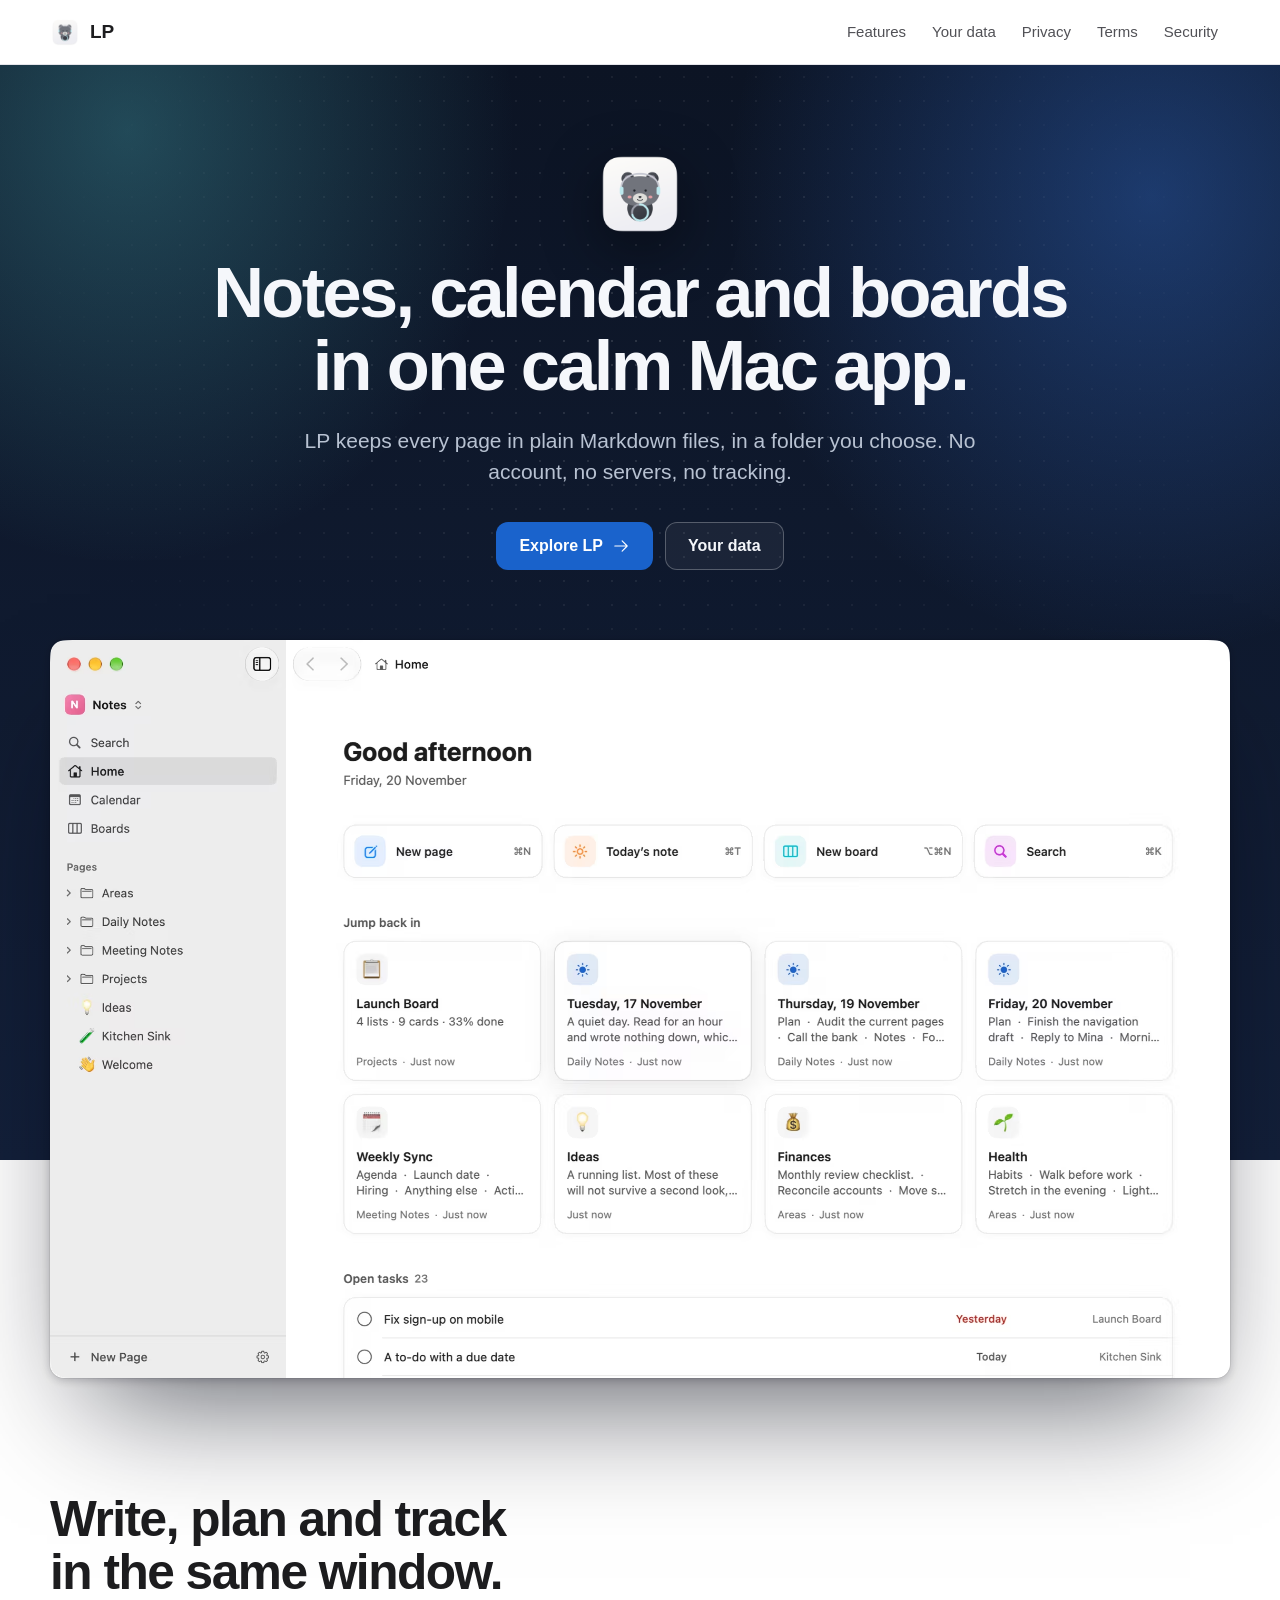
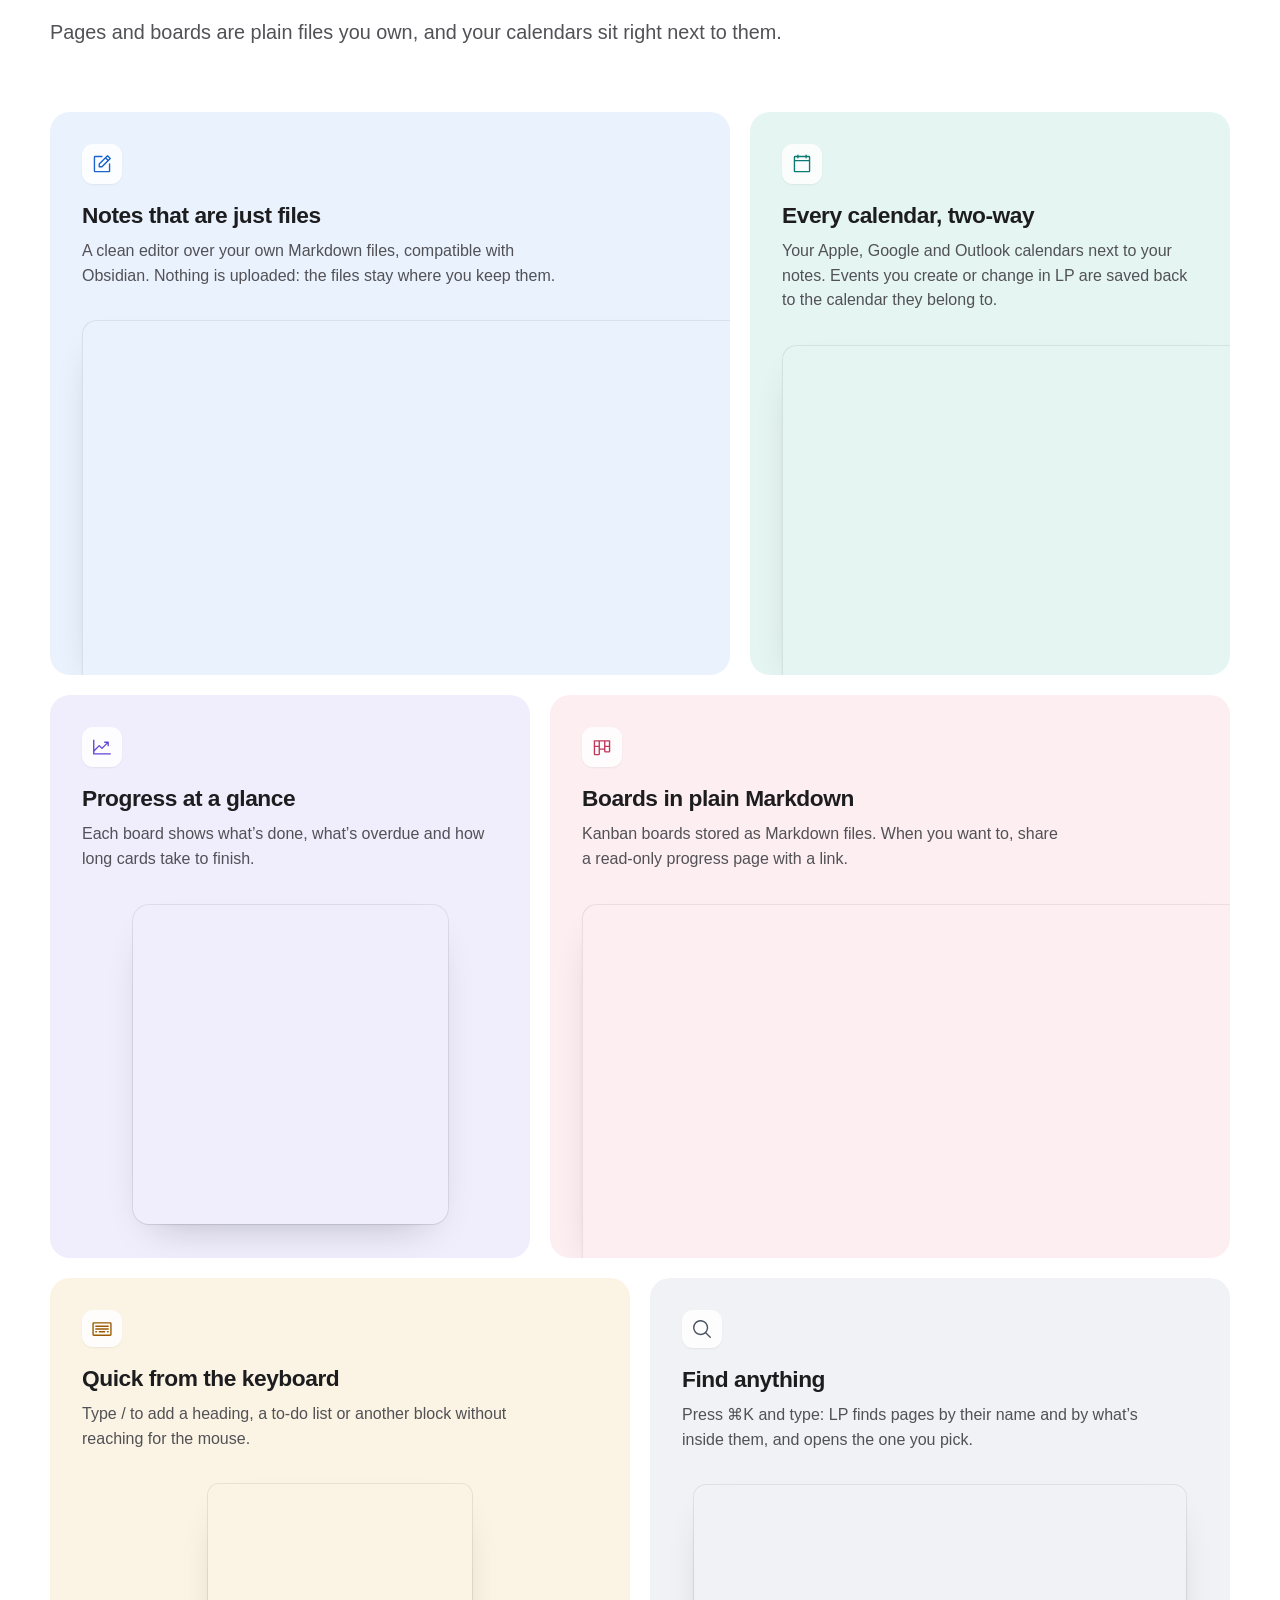
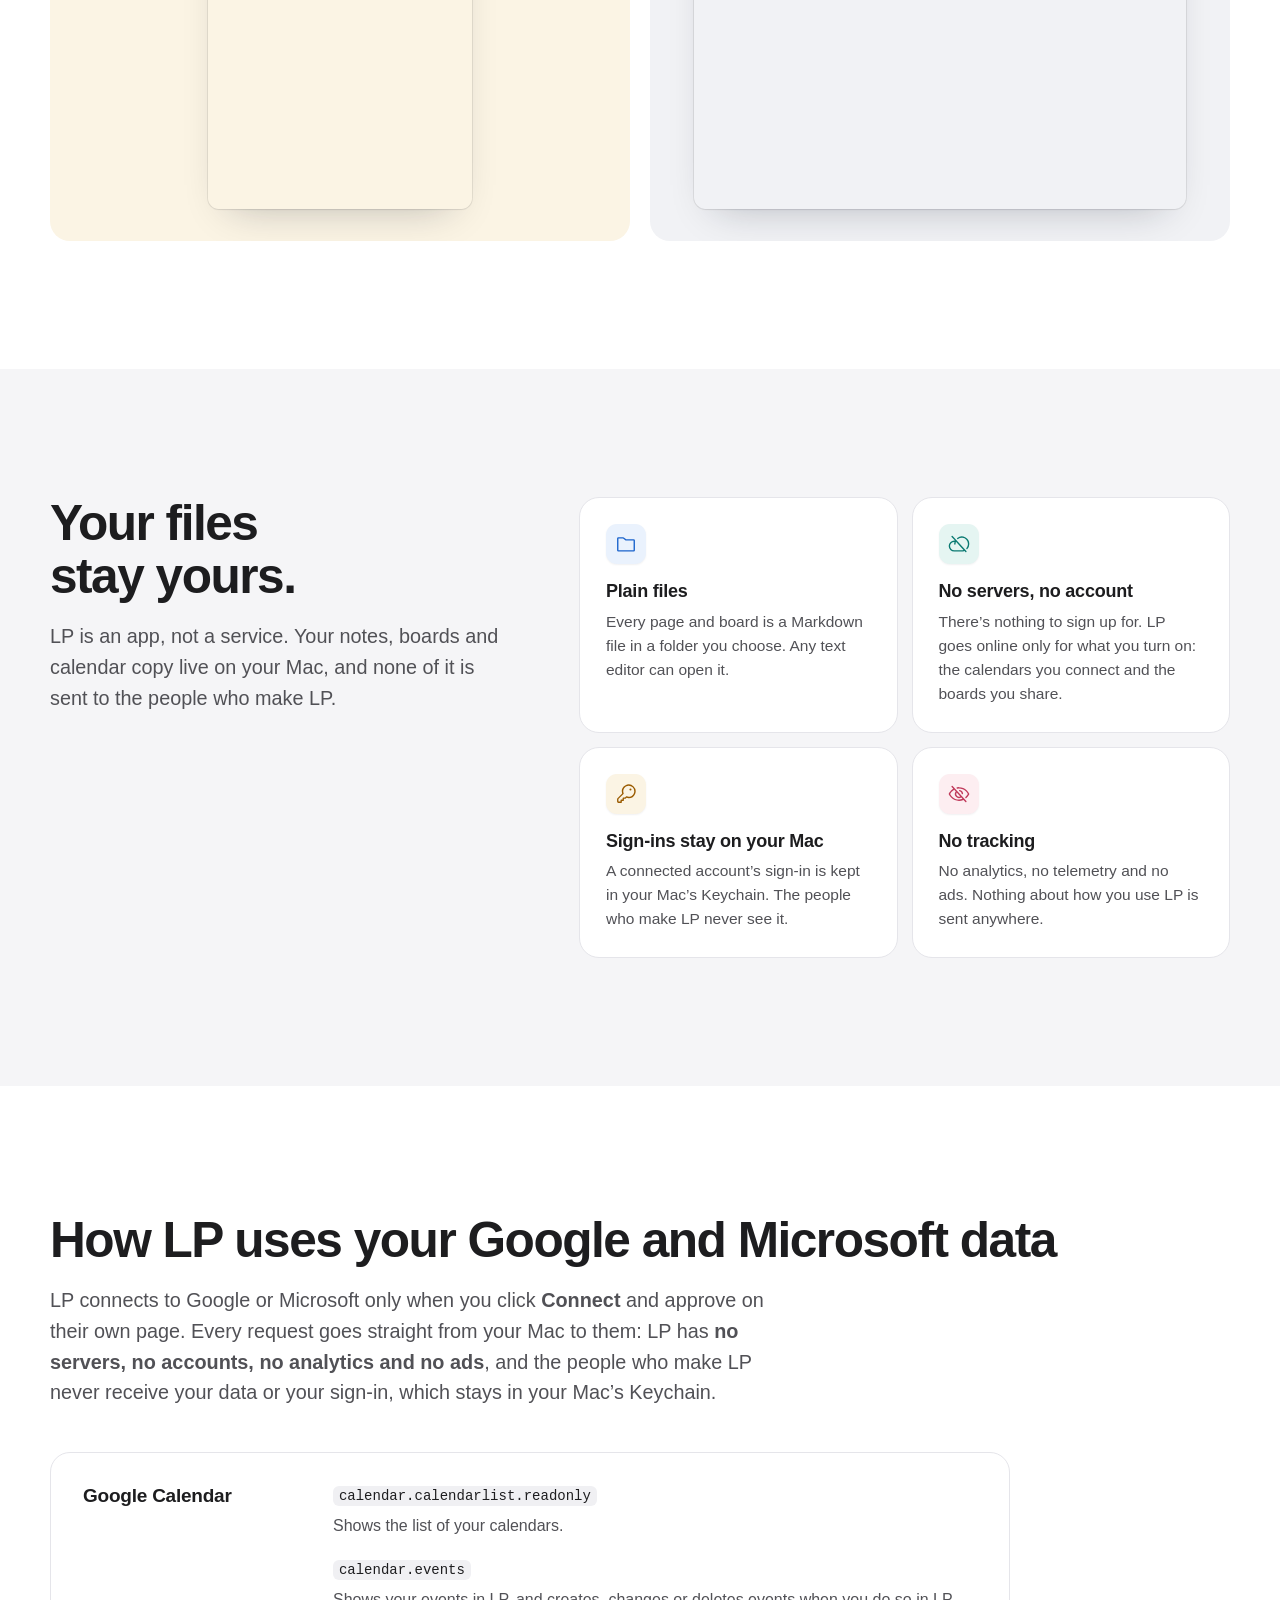
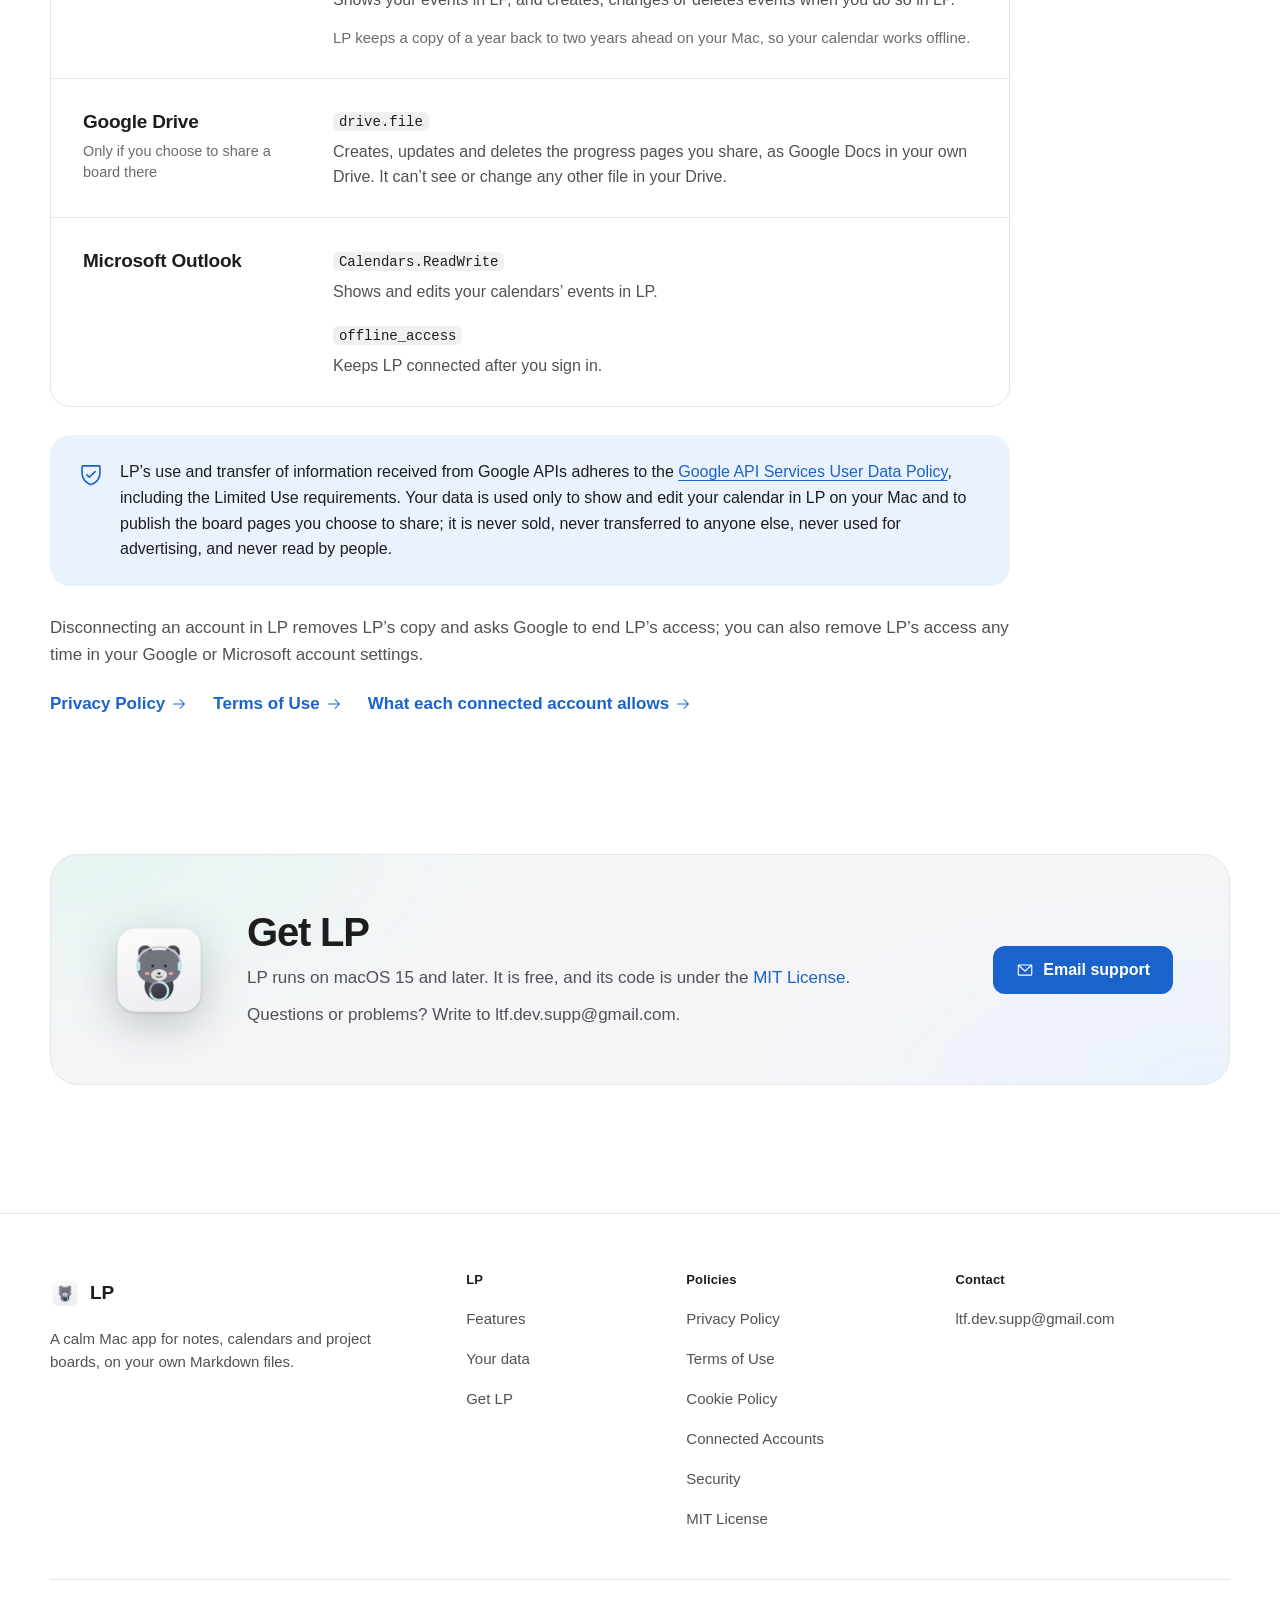
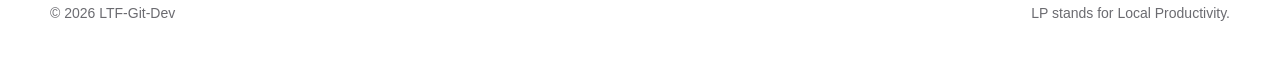
==== commit 0336f864: "Find anything replaces Widgets; Connected Accounts: when a shared page needs Update Now Co-Authored-" ====
--- a/index.html
+++ b/index.html
@@ -20,7 +20,7 @@
 <meta name="twitter:card" content="summary">
 <link rel="icon" href="icon.png" type="image/png">
 <link rel="apple-touch-icon" href="icon.png">
-<link rel="stylesheet" href="assets/site.css?v=943d316f46">
+<link rel="stylesheet" href="assets/site.css?v=8b05e4d30b">
 </head>
 <body>
 <a class="skip-link" href="#main">Skip to content</a>
@@ -74,13 +74,13 @@
       </article><article class="tile tile-sand span-6 reveal">
         <span class="tile-icon"><svg class="icon" viewBox="0 0 256 256" aria-hidden="true" focusable="false"><path d="M224,48H32A16,16,0,0,0,16,64V192a16,16,0,0,0,16,16H224a16,16,0,0,0,16-16V64A16,16,0,0,0,224,48Zm0,144H32V64H224V192Zm-16-64a8,8,0,0,1-8,8H56a8,8,0,0,1,0-16H200A8,8,0,0,1,208,128Zm0-32a8,8,0,0,1-8,8H56a8,8,0,0,1,0-16H200A8,8,0,0,1,208,96ZM72,160a8,8,0,0,1-8,8H56a8,8,0,0,1,0-16h8A8,8,0,0,1,72,160Zm96,0a8,8,0,0,1-8,8H96a8,8,0,0,1,0-16h64A8,8,0,0,1,168,160Zm40,0a8,8,0,0,1-8,8h-8a8,8,0,0,1,0-16h8A8,8,0,0,1,208,160Z"/></svg></span>
         <h3>Quick from the keyboard</h3>
-        <p>Type / to add headings, to-do lists and more. Press ⌘K to find any page.</p>
+        <p>Type / to add a heading, a to-do list or another block without reaching for the mouse.</p>
         <div class="tile-media float"><picture><source type="image/avif" media="(prefers-color-scheme: dark)" srcset="assets/shots/slash-dark.avif"><source type="image/avif" srcset="assets/shots/slash-light.avif"><img class="shot-slash" src="assets/shots/slash-light.jpg" width="568" height="700" alt="The menu that opens when you type a slash in LP&#x27;s editor: text, three sizes of heading, a to-do list, a bulleted list and a numbered list." loading="lazy" decoding="async"></picture></div>
       </article><article class="tile tile-slate span-6 reveal">
-        <span class="tile-icon"><svg class="icon" viewBox="0 0 256 256" aria-hidden="true" focusable="false"><path d="M104,40H56A16,16,0,0,0,40,56v48a16,16,0,0,0,16,16h48a16,16,0,0,0,16-16V56A16,16,0,0,0,104,40Zm0,64H56V56h48v48Zm96-64H152a16,16,0,0,0-16,16v48a16,16,0,0,0,16,16h48a16,16,0,0,0,16-16V56A16,16,0,0,0,200,40Zm0,64H152V56h48v48Zm-96,32H56a16,16,0,0,0-16,16v48a16,16,0,0,0,16,16h48a16,16,0,0,0,16-16V152A16,16,0,0,0,104,136Zm0,64H56V152h48v48Zm96-64H152a16,16,0,0,0-16,16v48a16,16,0,0,0,16,16h48a16,16,0,0,0,16-16V152A16,16,0,0,0,200,136Zm0,64H152V152h48v48Z"/></svg></span>
-        <h3>Today, on your desktop</h3>
-        <p>Widgets show what’s due today and how a board is going, without opening LP.</p>
-        <div class="tile-media float"><picture><source type="image/avif" media="(prefers-color-scheme: dark)" srcset="assets/shots/widget-dark.avif"><source type="image/avif" srcset="assets/shots/widget-light.avif"><img class="shot-widget" src="assets/shots/widget-light.jpg" width="724" height="336" alt="LP&#x27;s Today widget: the date, today&#x27;s tasks with their times, how many are due today and one overdue." loading="lazy" decoding="async"></picture></div>
+        <span class="tile-icon"><svg class="icon" viewBox="0 0 256 256" aria-hidden="true" focusable="false"><path d="M229.66,218.34l-50.07-50.06a88.11,88.11,0,1,0-11.31,11.31l50.06,50.07a8,8,0,0,0,11.32-11.32ZM40,112a72,72,0,1,1,72,72A72.08,72.08,0,0,1,40,112Z"/></svg></span>
+        <h3>Find anything</h3>
+        <p>Press ⌘K and type: LP finds pages by their name and by what’s inside them, and opens the one you pick.</p>
+        <div class="tile-media float"><picture><source type="image/avif" media="(prefers-color-scheme: dark)" srcset="assets/shots/search-dark.avif"><source type="image/avif" srcset="assets/shots/search-light.avif"><img class="shot-search" src="assets/shots/search-light.jpg" width="1240" height="818" alt="LP&#x27;s search: typing a word finds the page named after it and every page that mentions it, or creates a new page with that name." loading="lazy" decoding="async"></picture></div>
       </article>
     </div>
   </div>
@@ -93,7 +93,7 @@
       <p class="lead">LP is an app, not a service. Your notes, boards and calendar copy live on your Mac, and none of it
       is sent to the people who make LP.</p>
     </div>
-    <div class="facts"><div class="fact tile-sky"><span class="tile-icon"><svg class="icon" viewBox="0 0 256 256" aria-hidden="true" focusable="false"><path d="M216,72H130.67L102.93,51.2a16.12,16.12,0,0,0-9.6-3.2H40A16,16,0,0,0,24,64V200a16,16,0,0,0,16,16H216.89A15.13,15.13,0,0,0,232,200.89V88A16,16,0,0,0,216,72Zm0,128H40V64H93.33L123.2,86.4A8,8,0,0,0,128,88h88Z"/></svg></span><h3>Plain files</h3><p>Every page and board is a Markdown file in a folder you choose. Any text editor can open it.</p></div><div class="fact tile-mint"><span class="tile-icon"><svg class="icon" viewBox="0 0 256 256" aria-hidden="true" focusable="false"><path d="M53.92,34.62A8,8,0,1,0,42.08,45.38L81.32,88.55l-.06.12A65,65,0,0,0,72,88a64,64,0,0,0,0,128h88a87.34,87.34,0,0,0,31.8-5.93l10.28,11.31a8,8,0,1,0,11.84-10.76ZM160,200H72a48,48,0,0,1,0-96c1.1,0,2.2,0,3.3.12A88.4,88.4,0,0,0,72,128a8,8,0,0,0,16,0,72.25,72.25,0,0,1,5.06-26.54l87,95.7A71.66,71.66,0,0,1,160,200Zm88-72a87.89,87.89,0,0,1-22.35,58.61A8,8,0,0,1,213.71,176,72,72,0,0,0,117.37,70a8,8,0,0,1-9.48-12.89A88,88,0,0,1,248,128Z"/></svg></span><h3>No servers, no account</h3><p>There’s nothing to sign up for. LP talks to Google or Microsoft only when you connect them, straight from your Mac.</p></div><div class="fact tile-sand"><span class="tile-icon"><svg class="icon" viewBox="0 0 256 256" aria-hidden="true" focusable="false"><path d="M216.57,39.43A80,80,0,0,0,83.91,120.78L28.69,176A15.86,15.86,0,0,0,24,187.31V216a16,16,0,0,0,16,16H72a8,8,0,0,0,8-8V208H96a8,8,0,0,0,8-8V184h16a8,8,0,0,0,5.66-2.34l9.56-9.57A79.73,79.73,0,0,0,160,176h.1A80,80,0,0,0,216.57,39.43ZM224,98.1c-1.09,34.09-29.75,61.86-63.89,61.9H160a63.7,63.7,0,0,1-23.65-4.51,8,8,0,0,0-8.84,1.68L116.69,168H96a8,8,0,0,0-8,8v16H72a8,8,0,0,0-8,8v16H40V187.31l58.83-58.82a8,8,0,0,0,1.68-8.84A63.72,63.72,0,0,1,96,95.92c0-34.14,27.81-62.8,61.9-63.89A64,64,0,0,1,224,98.1ZM192,76a12,12,0,1,1-12-12A12,12,0,0,1,192,76Z"/></svg></span><h3>Sign-ins stay on your Mac</h3><p>A connected account’s sign-in is kept in your Mac’s Keychain. The people who make LP never see it.</p></div><div class="fact tile-rose"><span class="tile-icon"><svg class="icon" viewBox="0 0 256 256" aria-hidden="true" focusable="false"><path d="M53.92,34.62A8,8,0,1,0,42.08,45.38L61.32,66.55C25,88.84,9.38,123.2,8.69,124.76a8,8,0,0,0,0,6.5c.35.79,8.82,19.57,27.65,38.4C61.43,194.74,93.12,208,128,208a127.11,127.11,0,0,0,52.07-10.83l22,24.21a8,8,0,1,0,11.84-10.76Zm47.33,75.84,41.67,45.85a32,32,0,0,1-41.67-45.85ZM128,192c-30.78,0-57.67-11.19-79.93-33.25A133.16,133.16,0,0,1,25,128c4.69-8.79,19.66-33.39,47.35-49.38l18,19.75a48,48,0,0,0,63.66,70l14.73,16.2A112,112,0,0,1,128,192Zm6-95.43a8,8,0,0,1,3-15.72,48.16,48.16,0,0,1,38.77,42.64,8,8,0,0,1-7.22,8.71,6.39,6.39,0,0,1-.75,0,8,8,0,0,1-8-7.26A32.09,32.09,0,0,0,134,96.57Zm113.28,34.69c-.42.94-10.55,23.37-33.36,43.8a8,8,0,1,1-10.67-11.92A132.77,132.77,0,0,0,231.05,128a133.15,133.15,0,0,0-23.12-30.77C185.67,75.19,158.78,64,128,64a118.37,118.37,0,0,0-19.36,1.57A8,8,0,1,1,106,49.79,134,134,0,0,1,128,48c34.88,0,66.57,13.26,91.66,38.35,18.83,18.83,27.3,37.62,27.65,38.41A8,8,0,0,1,247.31,131.26Z"/></svg></span><h3>No tracking</h3><p>No analytics, no telemetry and no ads. Nothing about how you use LP is sent anywhere.</p></div></div>
+    <div class="facts"><div class="fact tile-sky"><span class="tile-icon"><svg class="icon" viewBox="0 0 256 256" aria-hidden="true" focusable="false"><path d="M216,72H130.67L102.93,51.2a16.12,16.12,0,0,0-9.6-3.2H40A16,16,0,0,0,24,64V200a16,16,0,0,0,16,16H216.89A15.13,15.13,0,0,0,232,200.89V88A16,16,0,0,0,216,72Zm0,128H40V64H93.33L123.2,86.4A8,8,0,0,0,128,88h88Z"/></svg></span><h3>Plain files</h3><p>Every page and board is a Markdown file in a folder you choose. Any text editor can open it.</p></div><div class="fact tile-mint"><span class="tile-icon"><svg class="icon" viewBox="0 0 256 256" aria-hidden="true" focusable="false"><path d="M53.92,34.62A8,8,0,1,0,42.08,45.38L81.32,88.55l-.06.12A65,65,0,0,0,72,88a64,64,0,0,0,0,128h88a87.34,87.34,0,0,0,31.8-5.93l10.28,11.31a8,8,0,1,0,11.84-10.76ZM160,200H72a48,48,0,0,1,0-96c1.1,0,2.2,0,3.3.12A88.4,88.4,0,0,0,72,128a8,8,0,0,0,16,0,72.25,72.25,0,0,1,5.06-26.54l87,95.7A71.66,71.66,0,0,1,160,200Zm88-72a87.89,87.89,0,0,1-22.35,58.61A8,8,0,0,1,213.71,176,72,72,0,0,0,117.37,70a8,8,0,0,1-9.48-12.89A88,88,0,0,1,248,128Z"/></svg></span><h3>No servers, no account</h3><p>There’s nothing to sign up for. LP goes online only for what you turn on: the calendars you connect and the boards you share.</p></div><div class="fact tile-sand"><span class="tile-icon"><svg class="icon" viewBox="0 0 256 256" aria-hidden="true" focusable="false"><path d="M216.57,39.43A80,80,0,0,0,83.91,120.78L28.69,176A15.86,15.86,0,0,0,24,187.31V216a16,16,0,0,0,16,16H72a8,8,0,0,0,8-8V208H96a8,8,0,0,0,8-8V184h16a8,8,0,0,0,5.66-2.34l9.56-9.57A79.73,79.73,0,0,0,160,176h.1A80,80,0,0,0,216.57,39.43ZM224,98.1c-1.09,34.09-29.75,61.86-63.89,61.9H160a63.7,63.7,0,0,1-23.65-4.51,8,8,0,0,0-8.84,1.68L116.69,168H96a8,8,0,0,0-8,8v16H72a8,8,0,0,0-8,8v16H40V187.31l58.83-58.82a8,8,0,0,0,1.68-8.84A63.72,63.72,0,0,1,96,95.92c0-34.14,27.81-62.8,61.9-63.89A64,64,0,0,1,224,98.1ZM192,76a12,12,0,1,1-12-12A12,12,0,0,1,192,76Z"/></svg></span><h3>Sign-ins stay on your Mac</h3><p>A connected account’s sign-in is kept in your Mac’s Keychain. The people who make LP never see it.</p></div><div class="fact tile-rose"><span class="tile-icon"><svg class="icon" viewBox="0 0 256 256" aria-hidden="true" focusable="false"><path d="M53.92,34.62A8,8,0,1,0,42.08,45.38L61.32,66.55C25,88.84,9.38,123.2,8.69,124.76a8,8,0,0,0,0,6.5c.35.79,8.82,19.57,27.65,38.4C61.43,194.74,93.12,208,128,208a127.11,127.11,0,0,0,52.07-10.83l22,24.21a8,8,0,1,0,11.84-10.76Zm47.33,75.84,41.67,45.85a32,32,0,0,1-41.67-45.85ZM128,192c-30.78,0-57.67-11.19-79.93-33.25A133.16,133.16,0,0,1,25,128c4.69-8.79,19.66-33.39,47.35-49.38l18,19.75a48,48,0,0,0,63.66,70l14.73,16.2A112,112,0,0,1,128,192Zm6-95.43a8,8,0,0,1,3-15.72,48.16,48.16,0,0,1,38.77,42.64,8,8,0,0,1-7.22,8.71,6.39,6.39,0,0,1-.75,0,8,8,0,0,1-8-7.26A32.09,32.09,0,0,0,134,96.57Zm113.28,34.69c-.42.94-10.55,23.37-33.36,43.8a8,8,0,1,1-10.67-11.92A132.77,132.77,0,0,0,231.05,128a133.15,133.15,0,0,0-23.12-30.77C185.67,75.19,158.78,64,128,64a118.37,118.37,0,0,0-19.36,1.57A8,8,0,1,1,106,49.79,134,134,0,0,1,128,48c34.88,0,66.57,13.26,91.66,38.35,18.83,18.83,27.3,37.62,27.65,38.41A8,8,0,0,1,247.31,131.26Z"/></svg></span><h3>No tracking</h3><p>No analytics, no telemetry and no ads. Nothing about how you use LP is sent anywhere.</p></div></div>
   </div>
 </section>
 
--- a/assets/site.css
+++ b/assets/site.css
@@ -195,7 +195,7 @@
 }
 .tile-media img.shot-progress { max-width: min(100%, 315px); }
 .tile-media img.shot-slash { max-width: min(100%, 284px); border-radius: 11px; }
-.tile-media img.shot-widget { max-width: min(100%, 362px); border-radius: 23px; }
+.tile-media img.shot-search { max-width: min(100%, 560px); border-radius: 12px; }
 @media (min-width: 700px) { .tile { grid-column: span 6; } }
 @media (min-width: 900px) {
   .tile { height: clamp(500px, 44vw, 580px); }
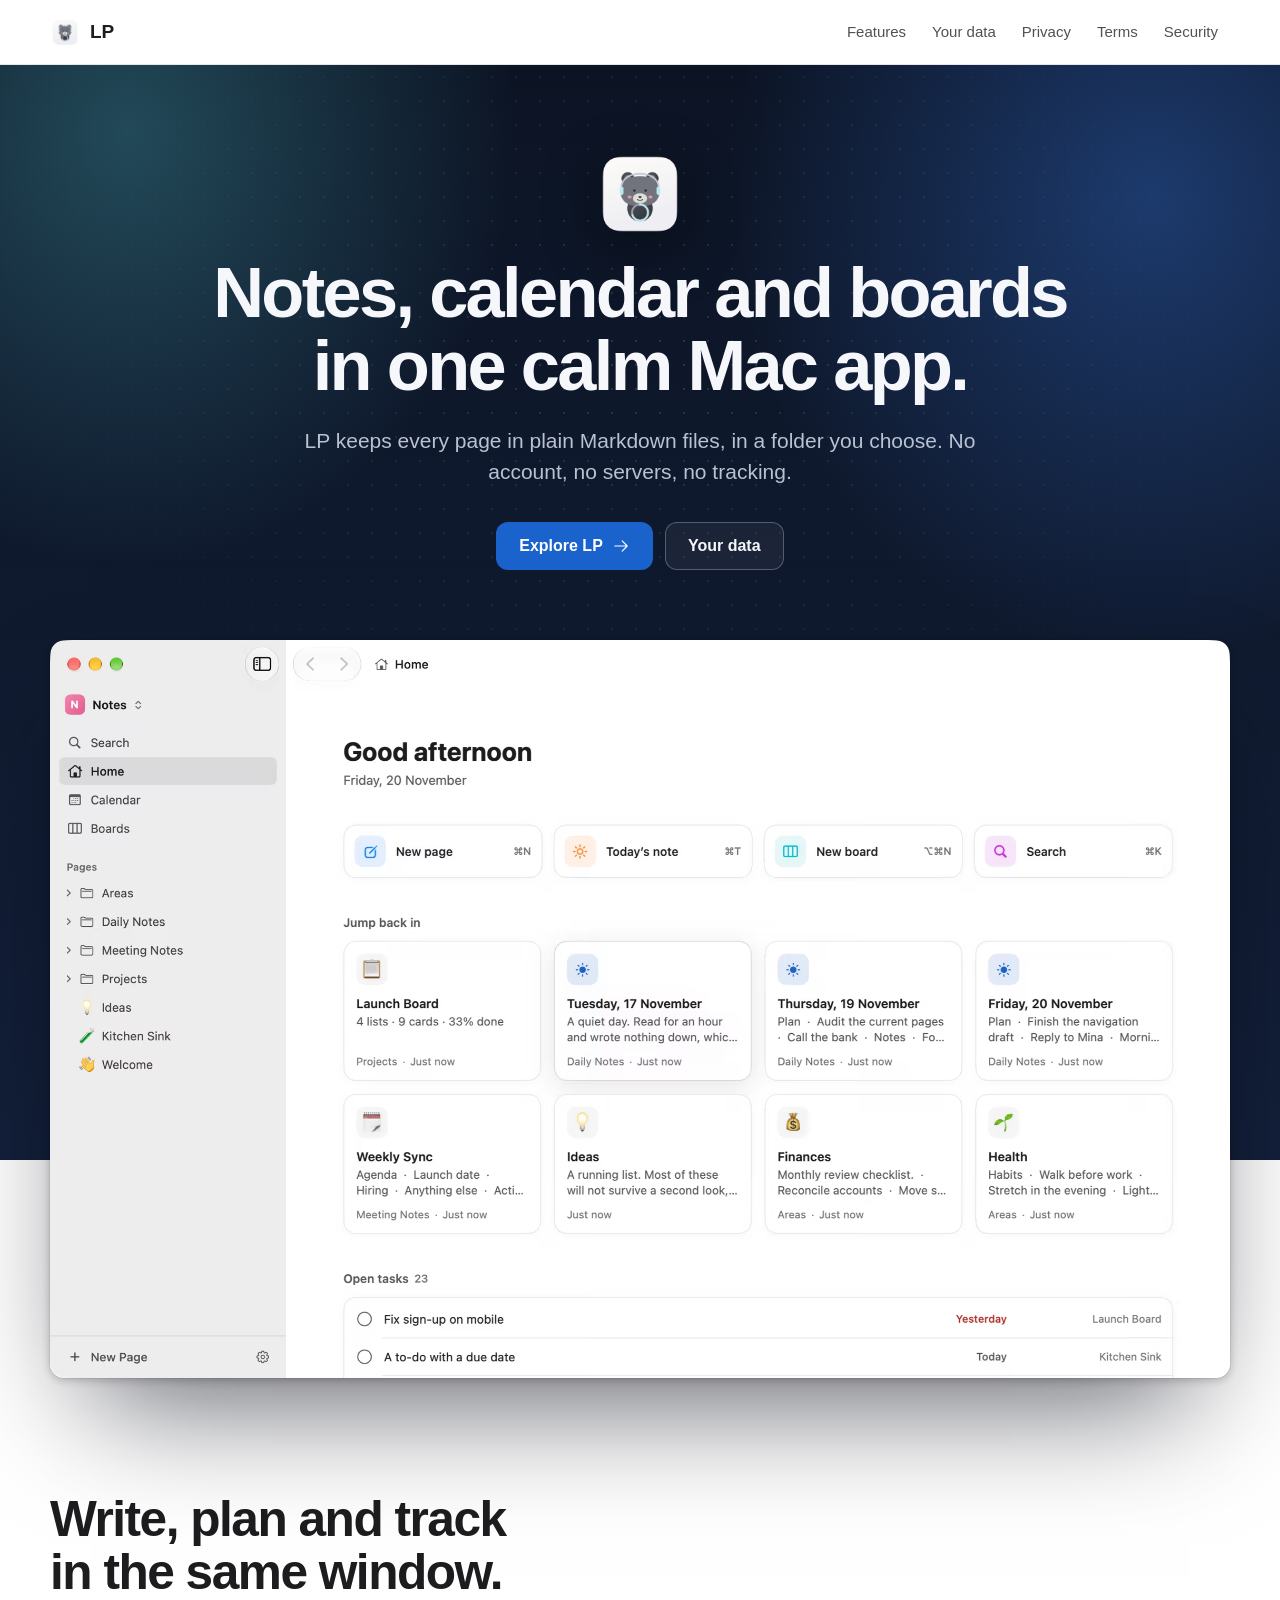
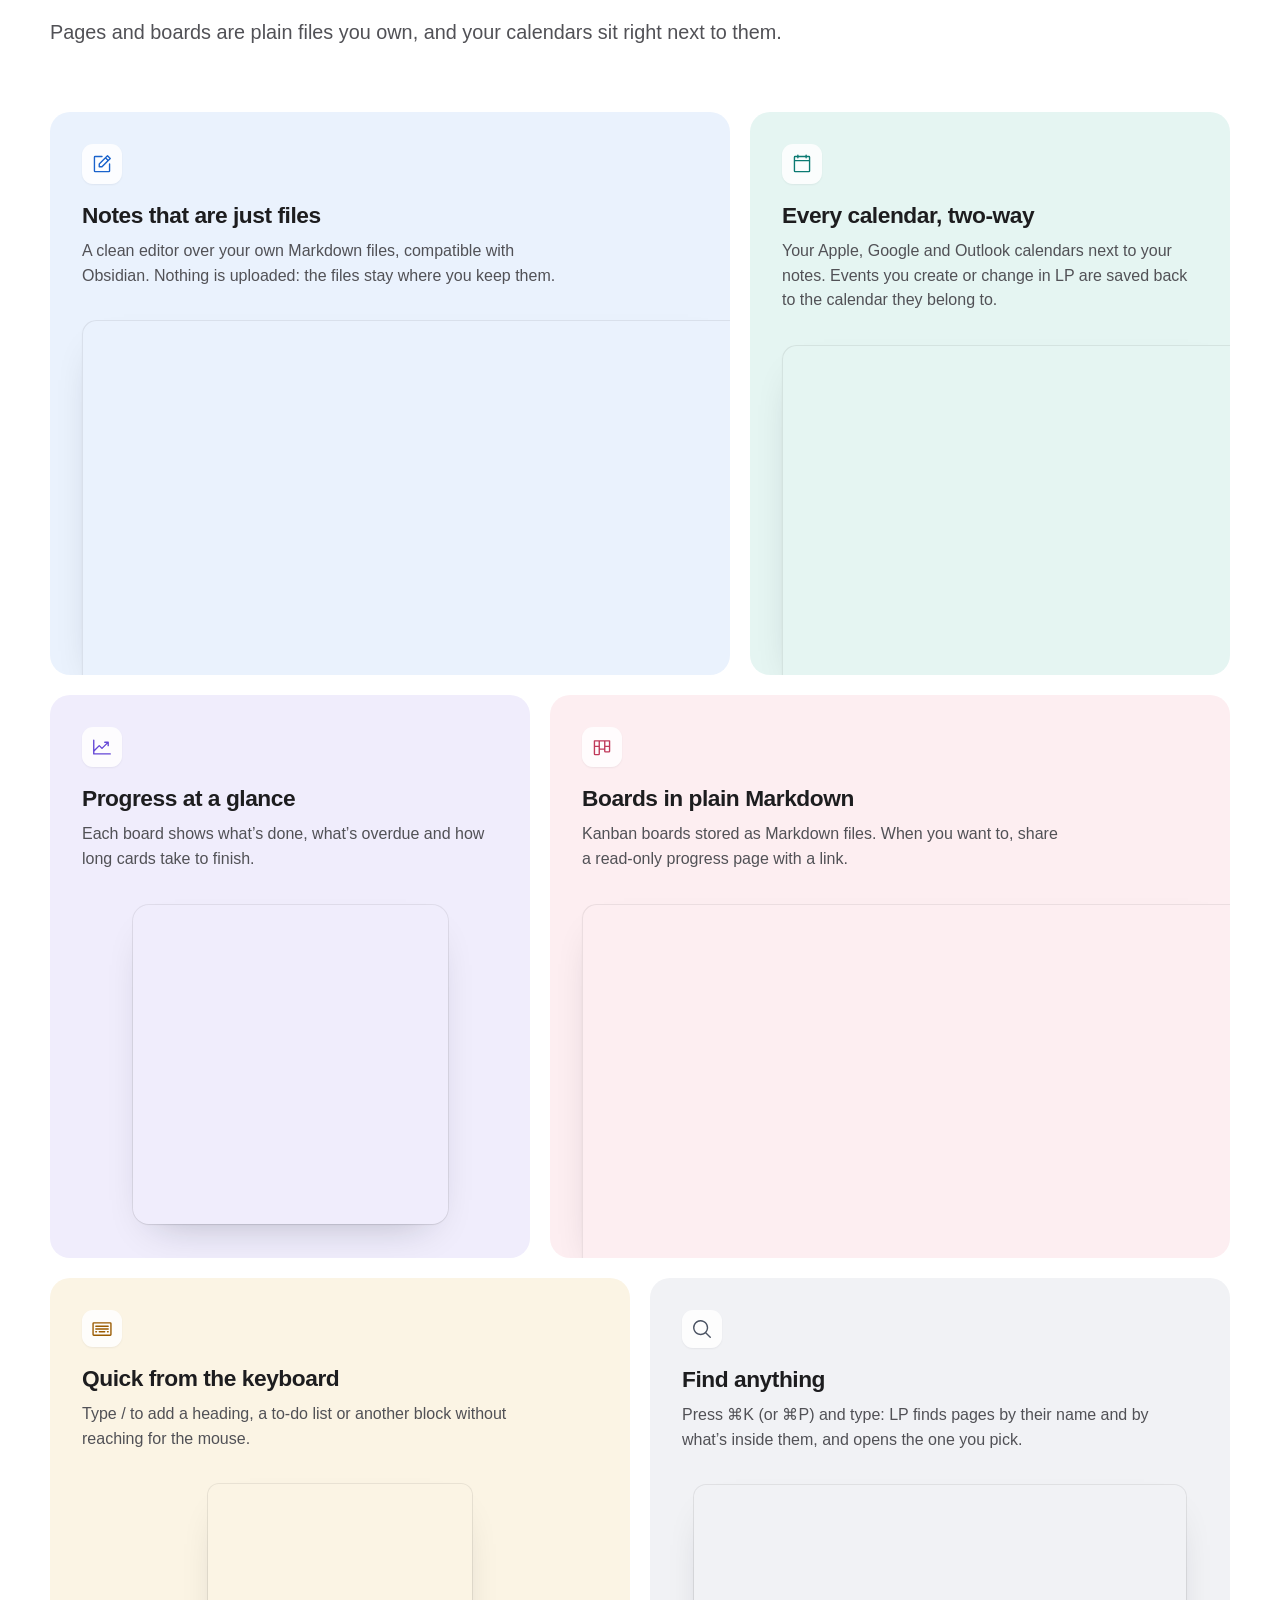
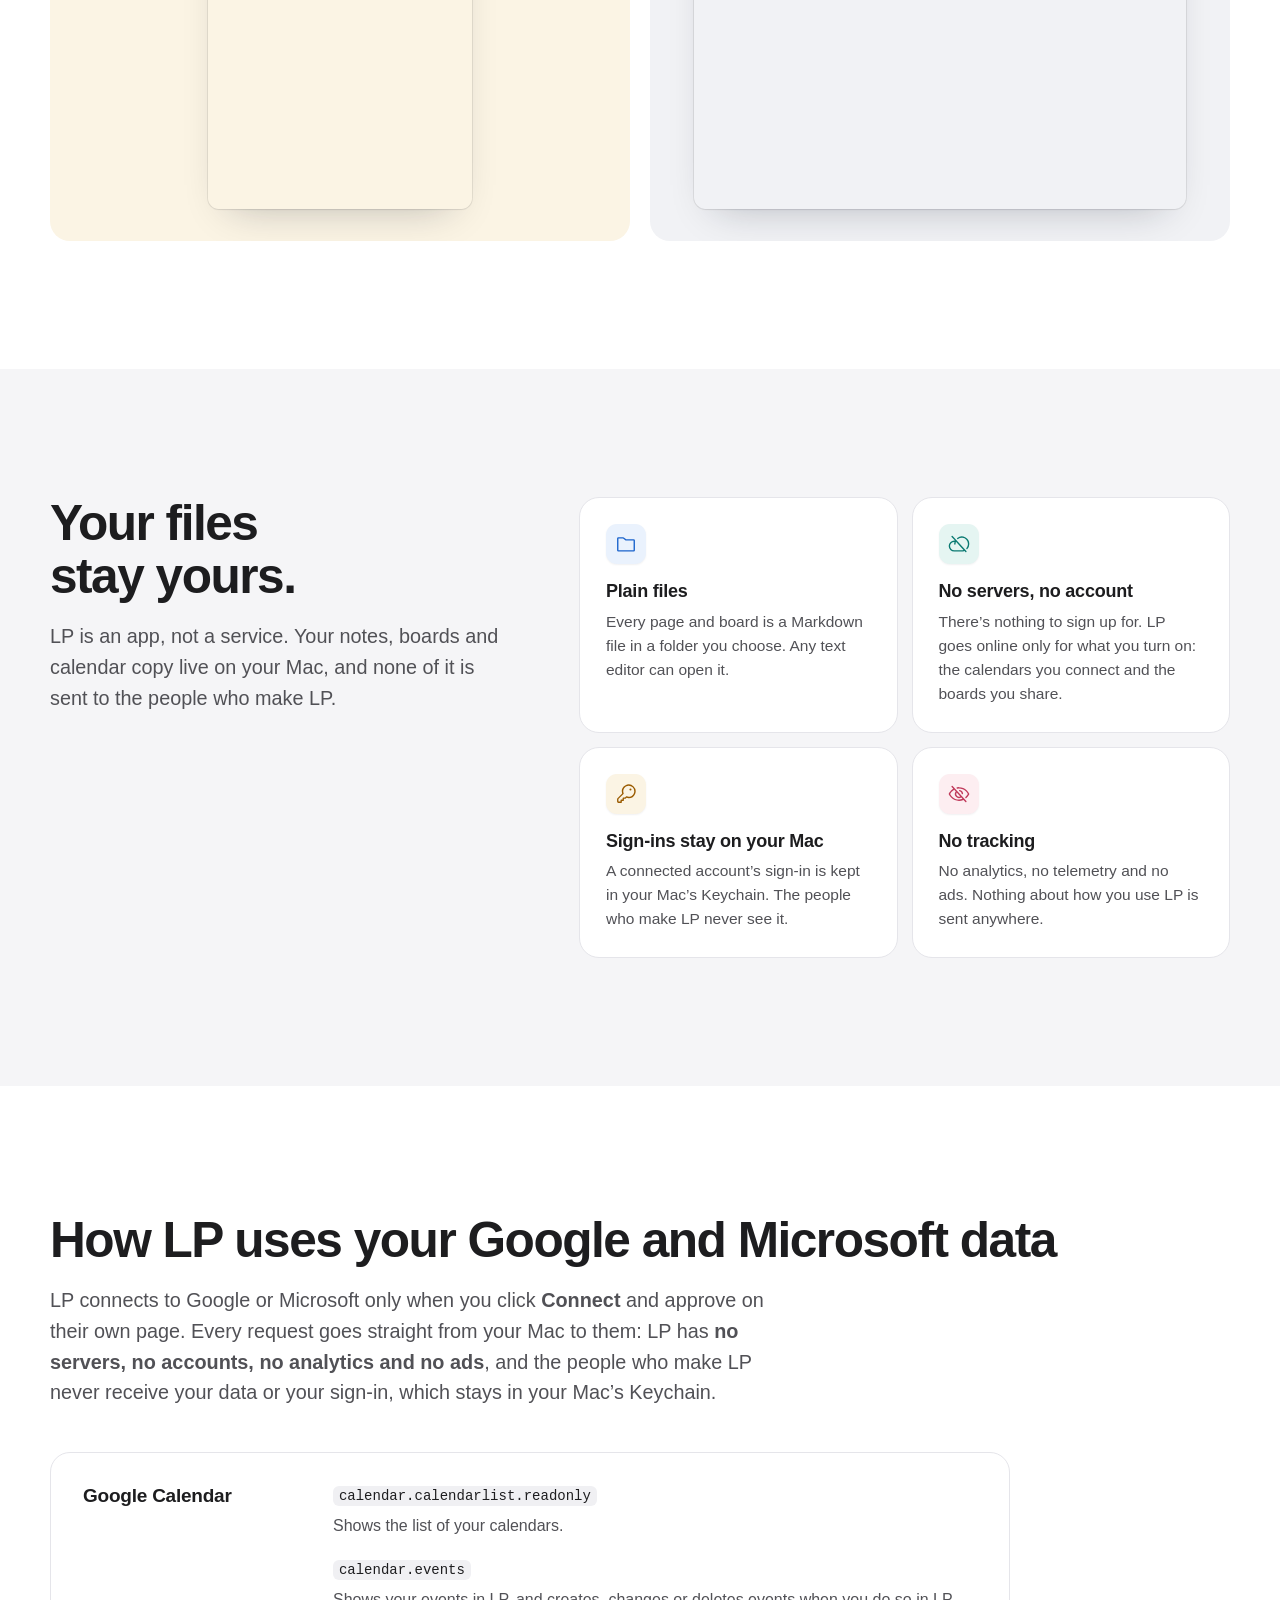
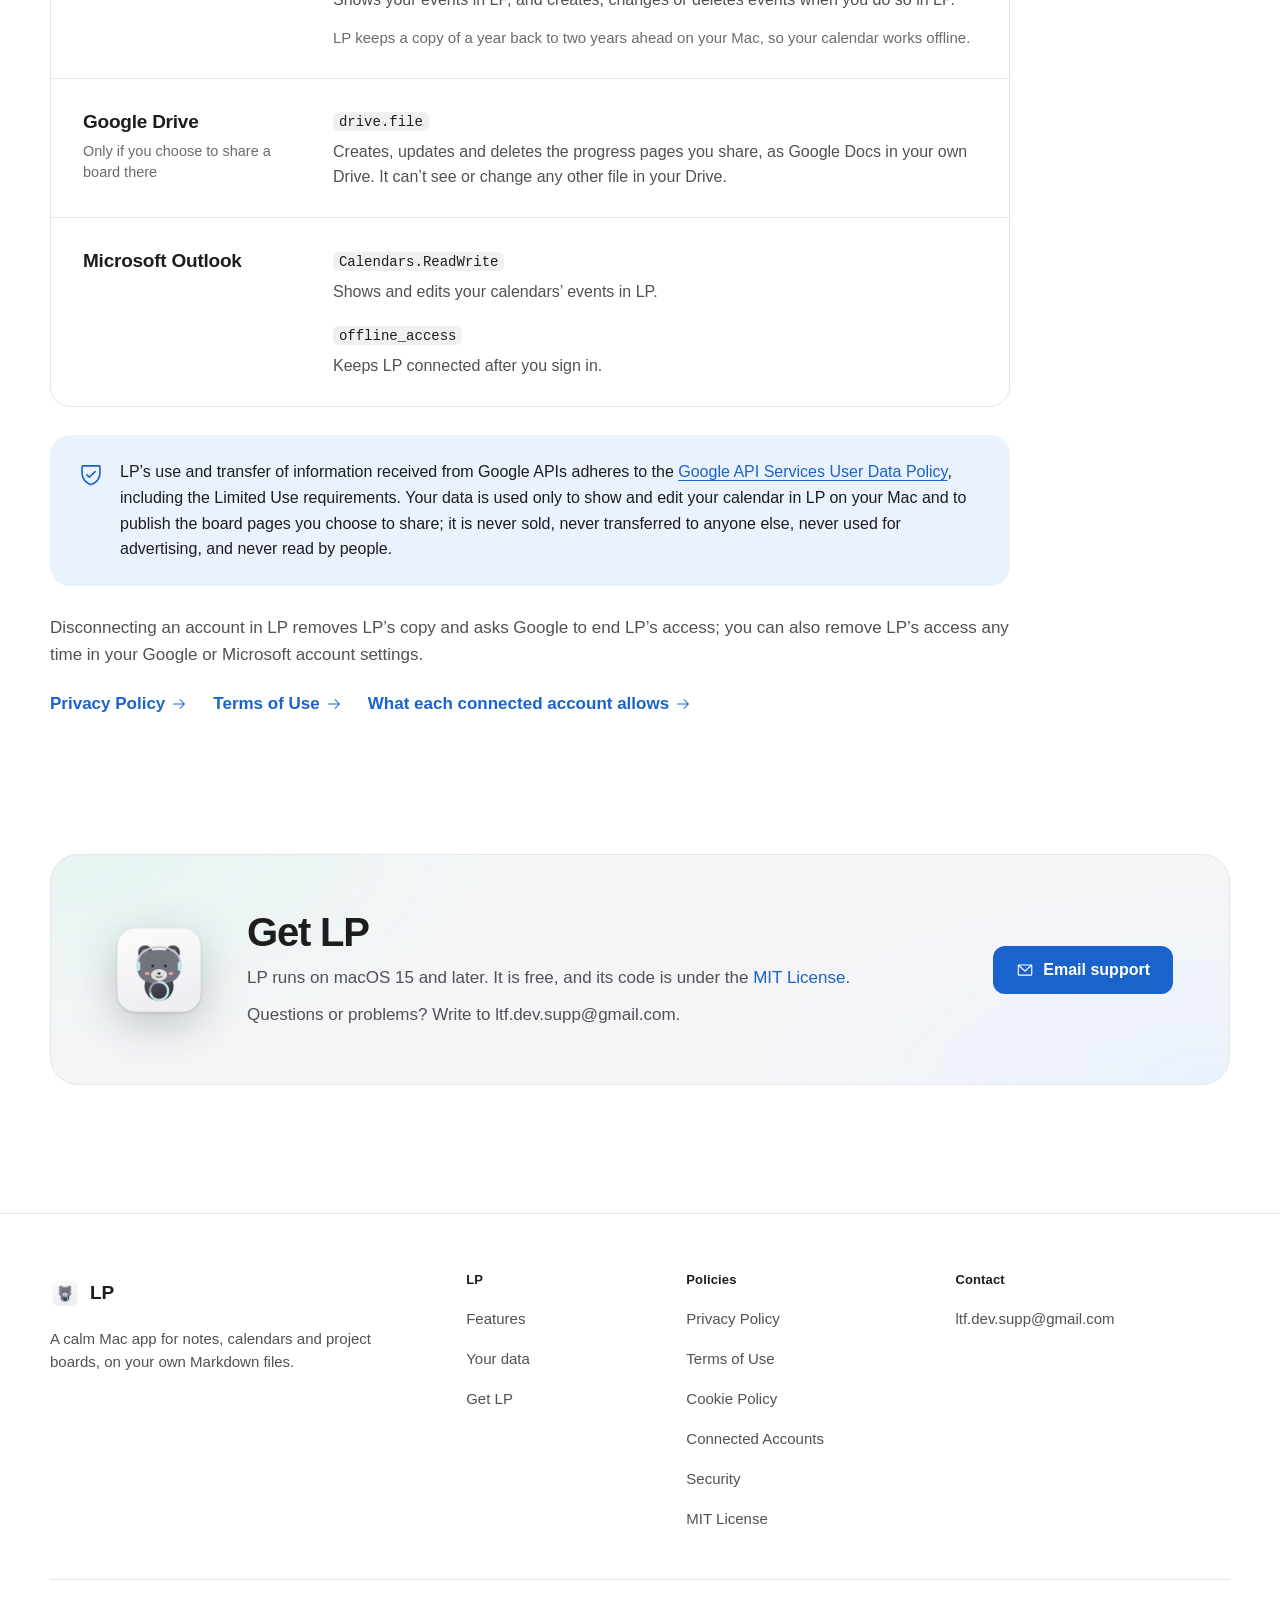
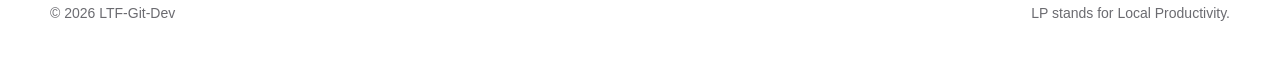
==== commit 40e2dfd9: "Find anything: ⌘K or ⌘P Co-Authored-By: Claude Opus 5.5 <noreply@anthropic.com>" ====
--- a/index.html
+++ b/index.html
@@ -79,7 +79,7 @@
       </article><article class="tile tile-slate span-6 reveal">
         <span class="tile-icon"><svg class="icon" viewBox="0 0 256 256" aria-hidden="true" focusable="false"><path d="M229.66,218.34l-50.07-50.06a88.11,88.11,0,1,0-11.31,11.31l50.06,50.07a8,8,0,0,0,11.32-11.32ZM40,112a72,72,0,1,1,72,72A72.08,72.08,0,0,1,40,112Z"/></svg></span>
         <h3>Find anything</h3>
-        <p>Press ⌘K and type: LP finds pages by their name and by what’s inside them, and opens the one you pick.</p>
+        <p>Press ⌘K (or ⌘P) and type: LP finds pages by their name and by what’s inside them, and opens the one you pick.</p>
         <div class="tile-media float"><picture><source type="image/avif" media="(prefers-color-scheme: dark)" srcset="assets/shots/search-dark.avif"><source type="image/avif" srcset="assets/shots/search-light.avif"><img class="shot-search" src="assets/shots/search-light.jpg" width="1240" height="818" alt="LP&#x27;s search: typing a word finds the page named after it and every page that mentions it, or creates a new page with that name." loading="lazy" decoding="async"></picture></div>
       </article>
     </div>
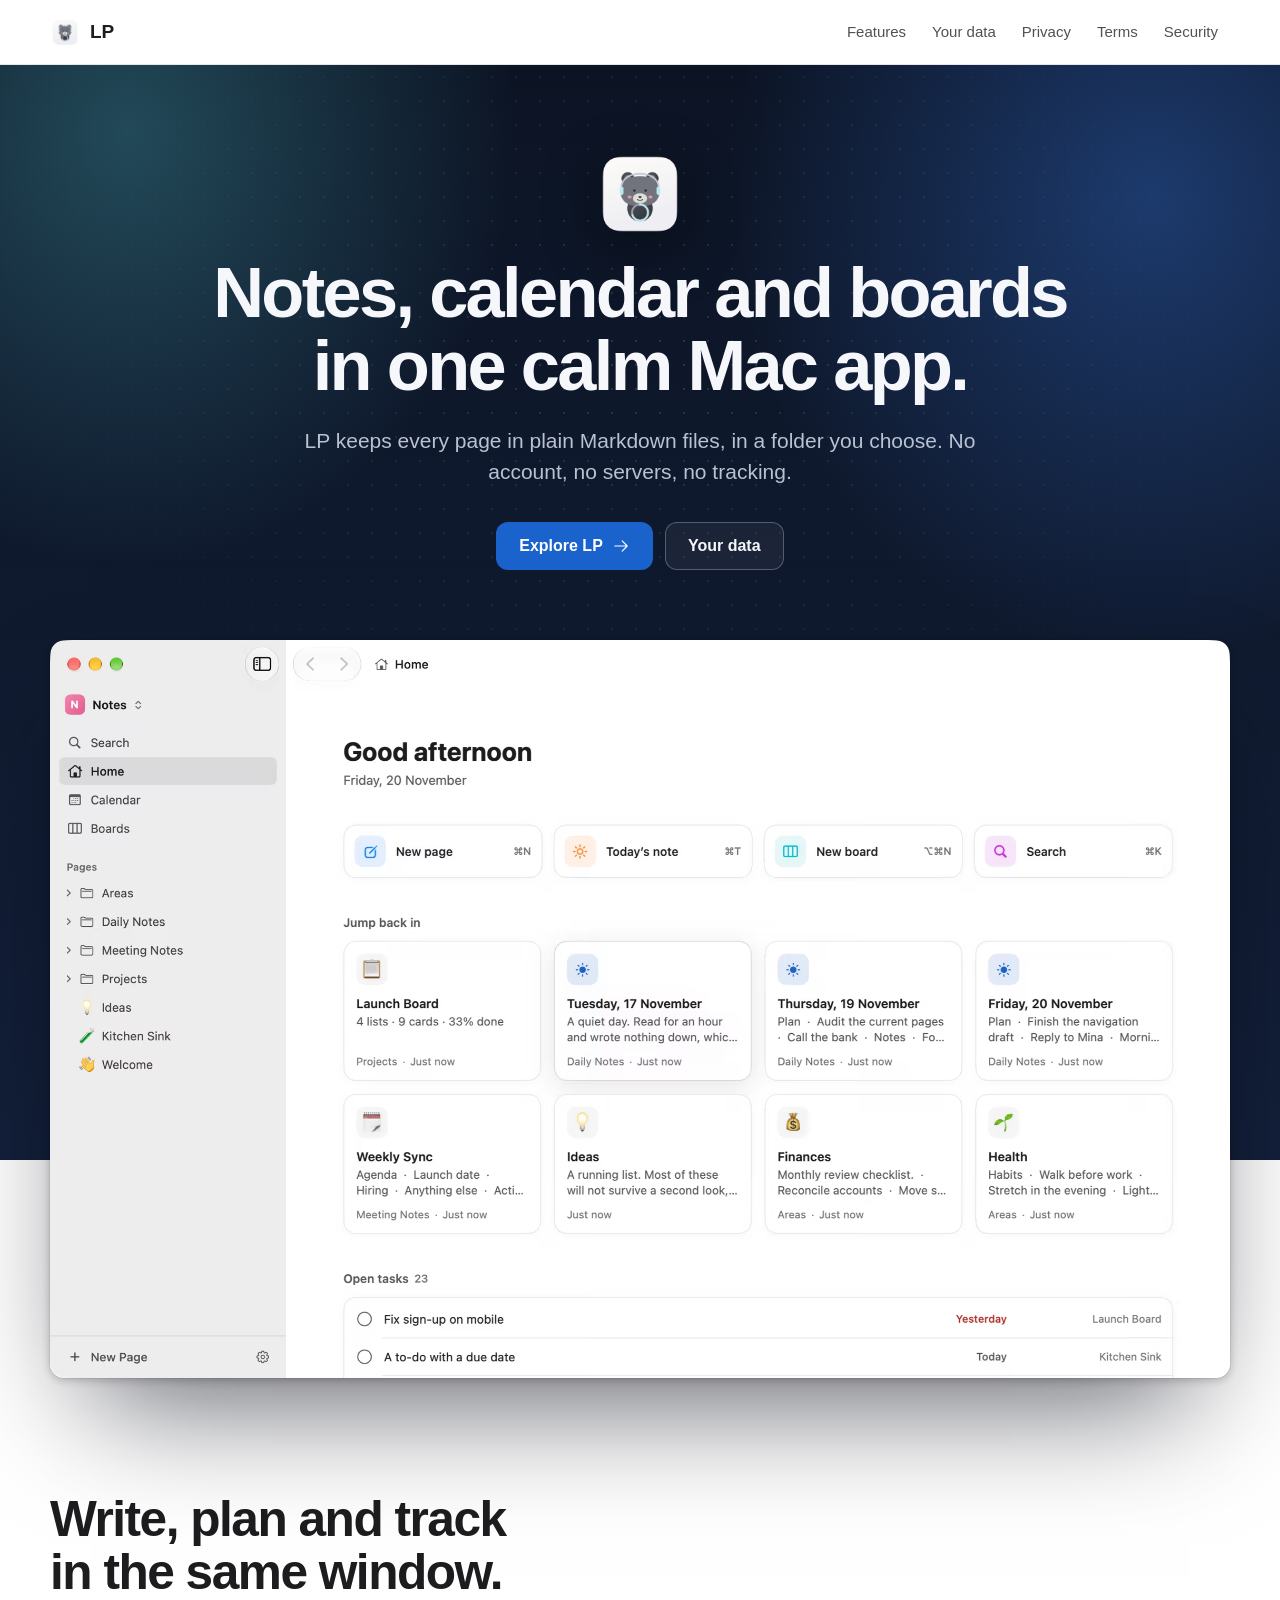
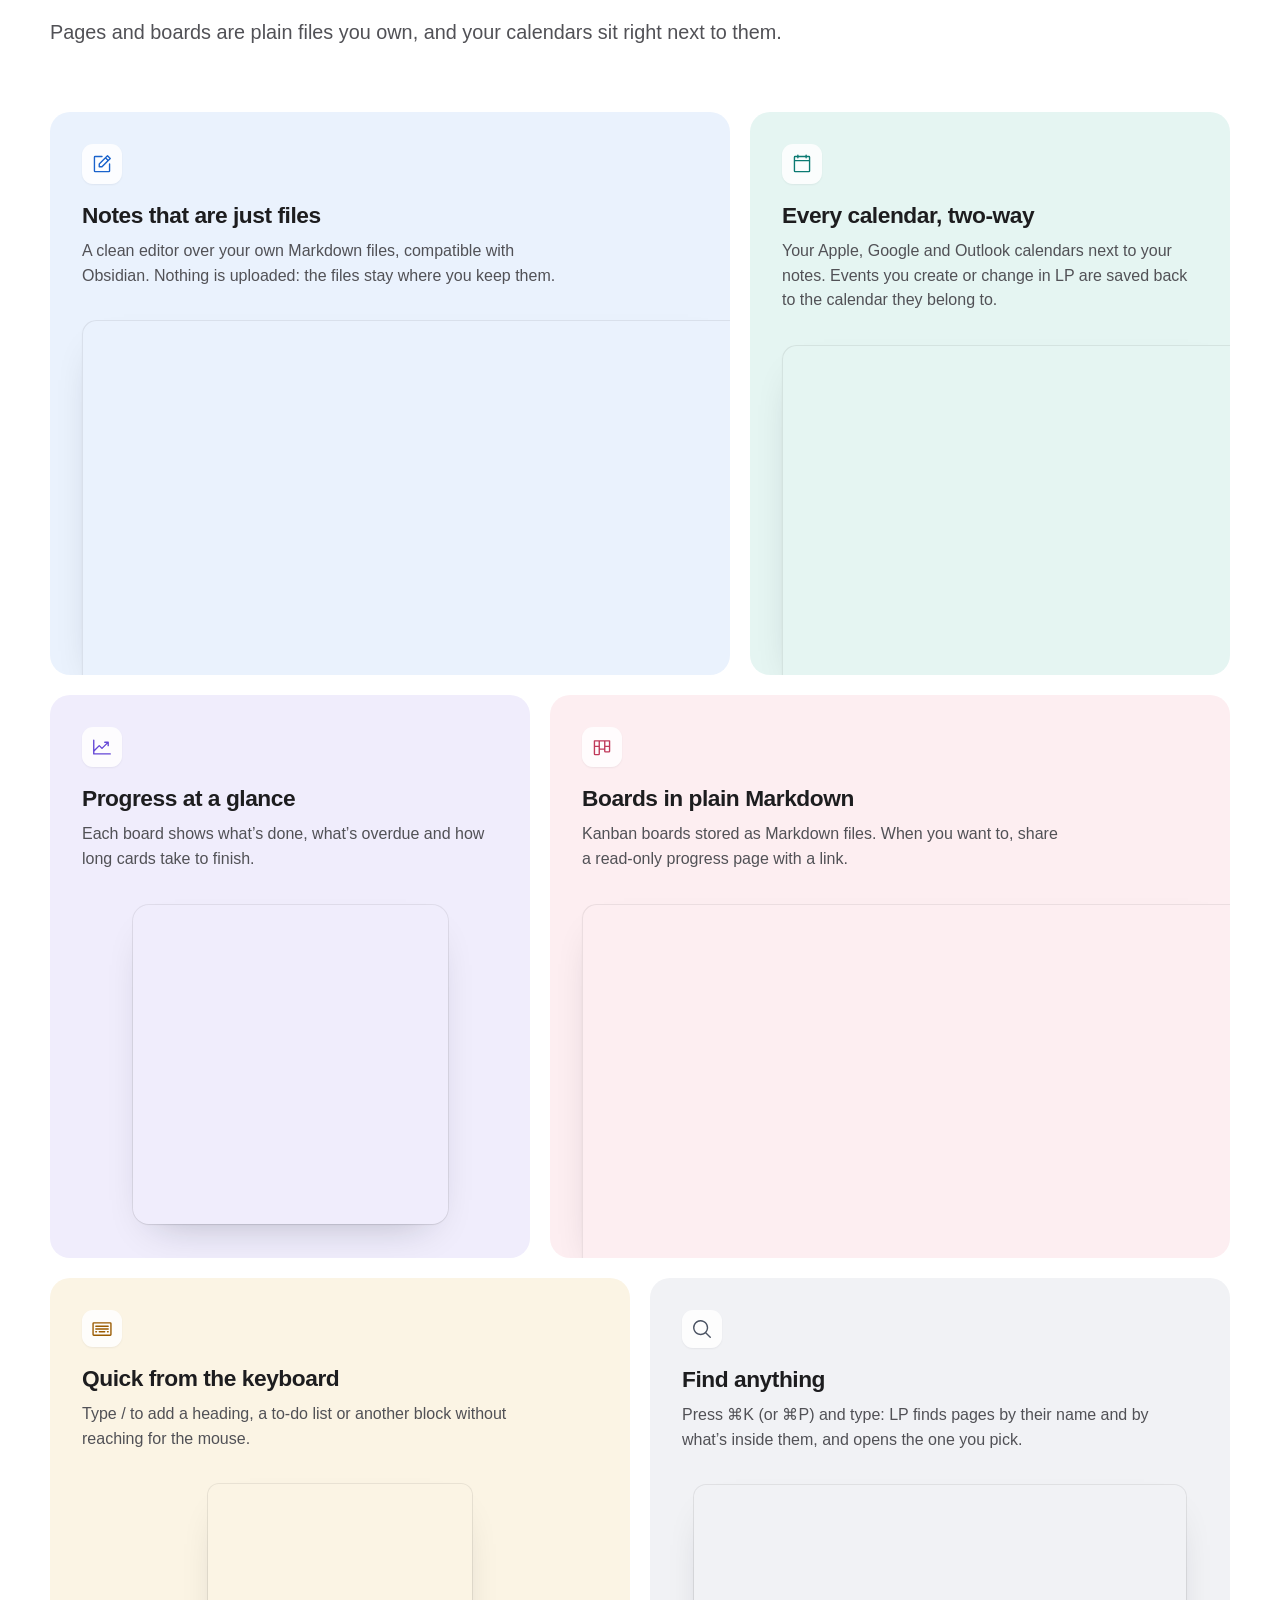
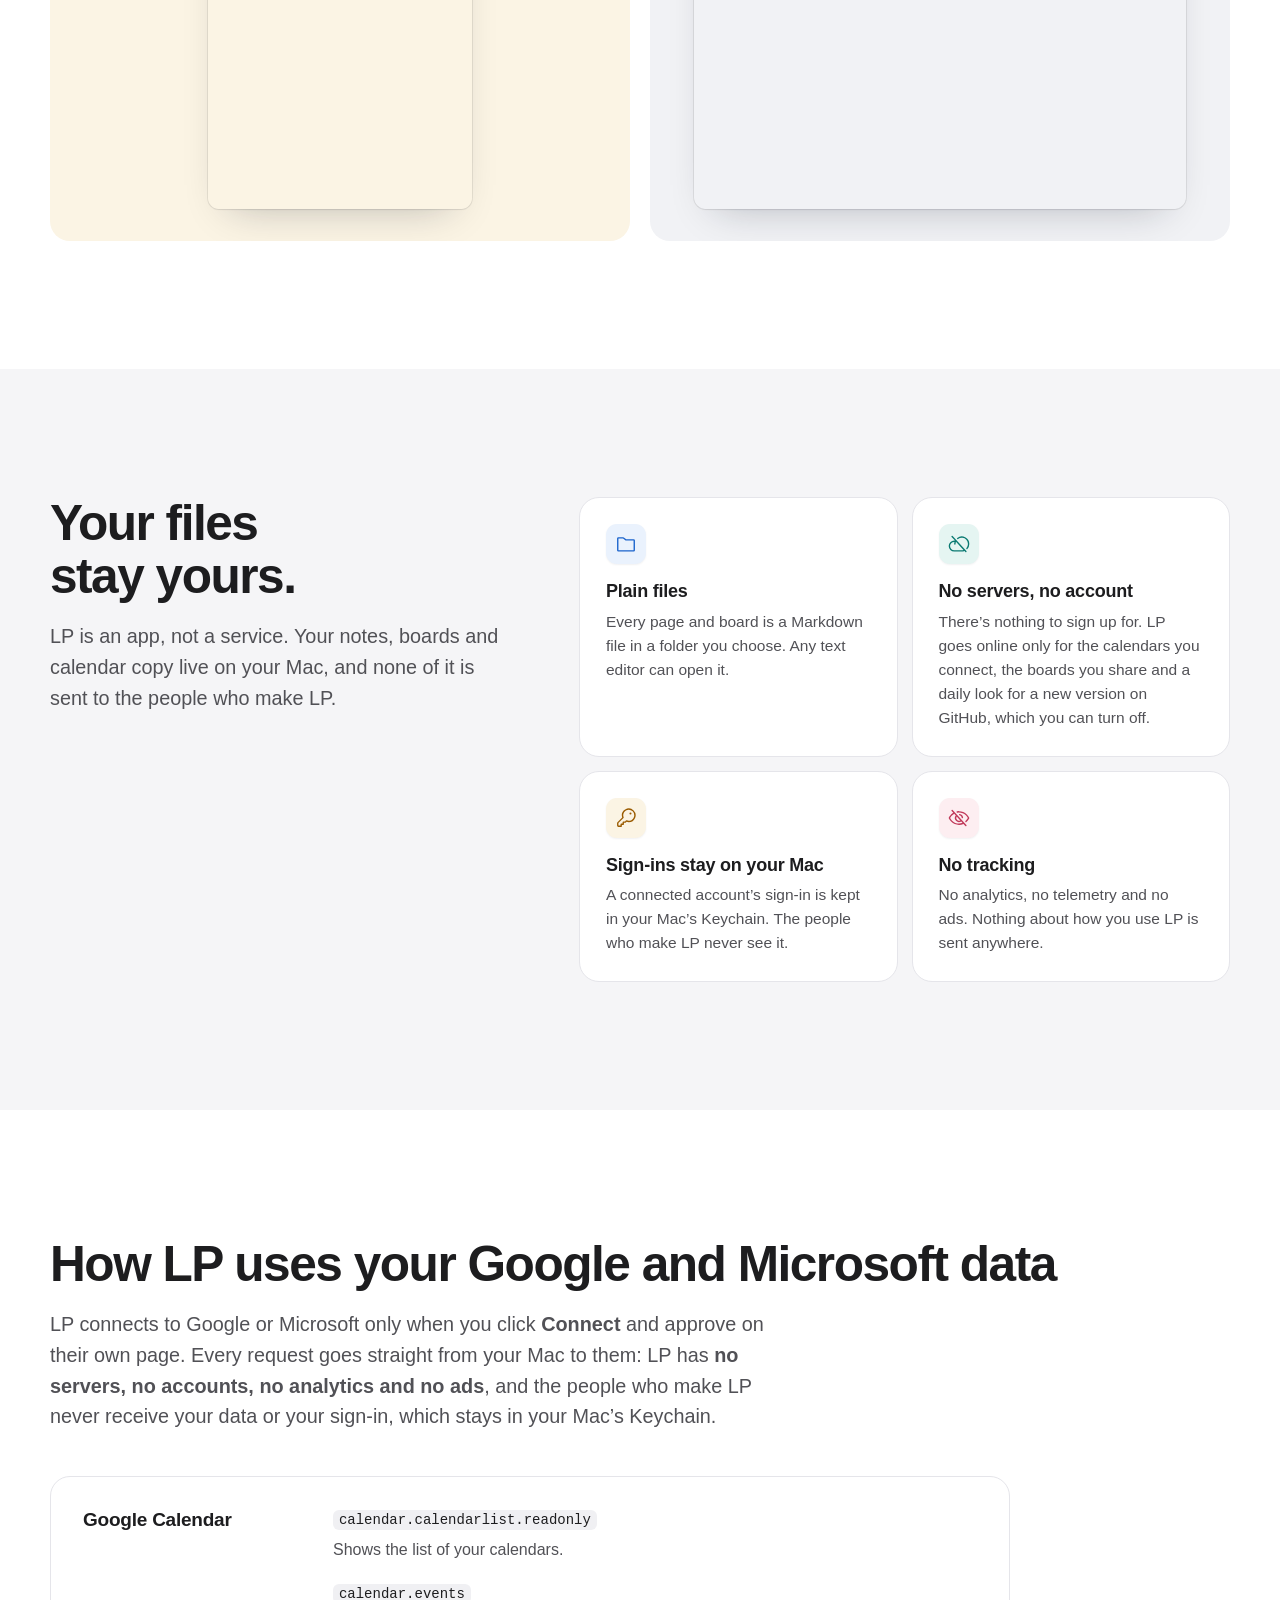
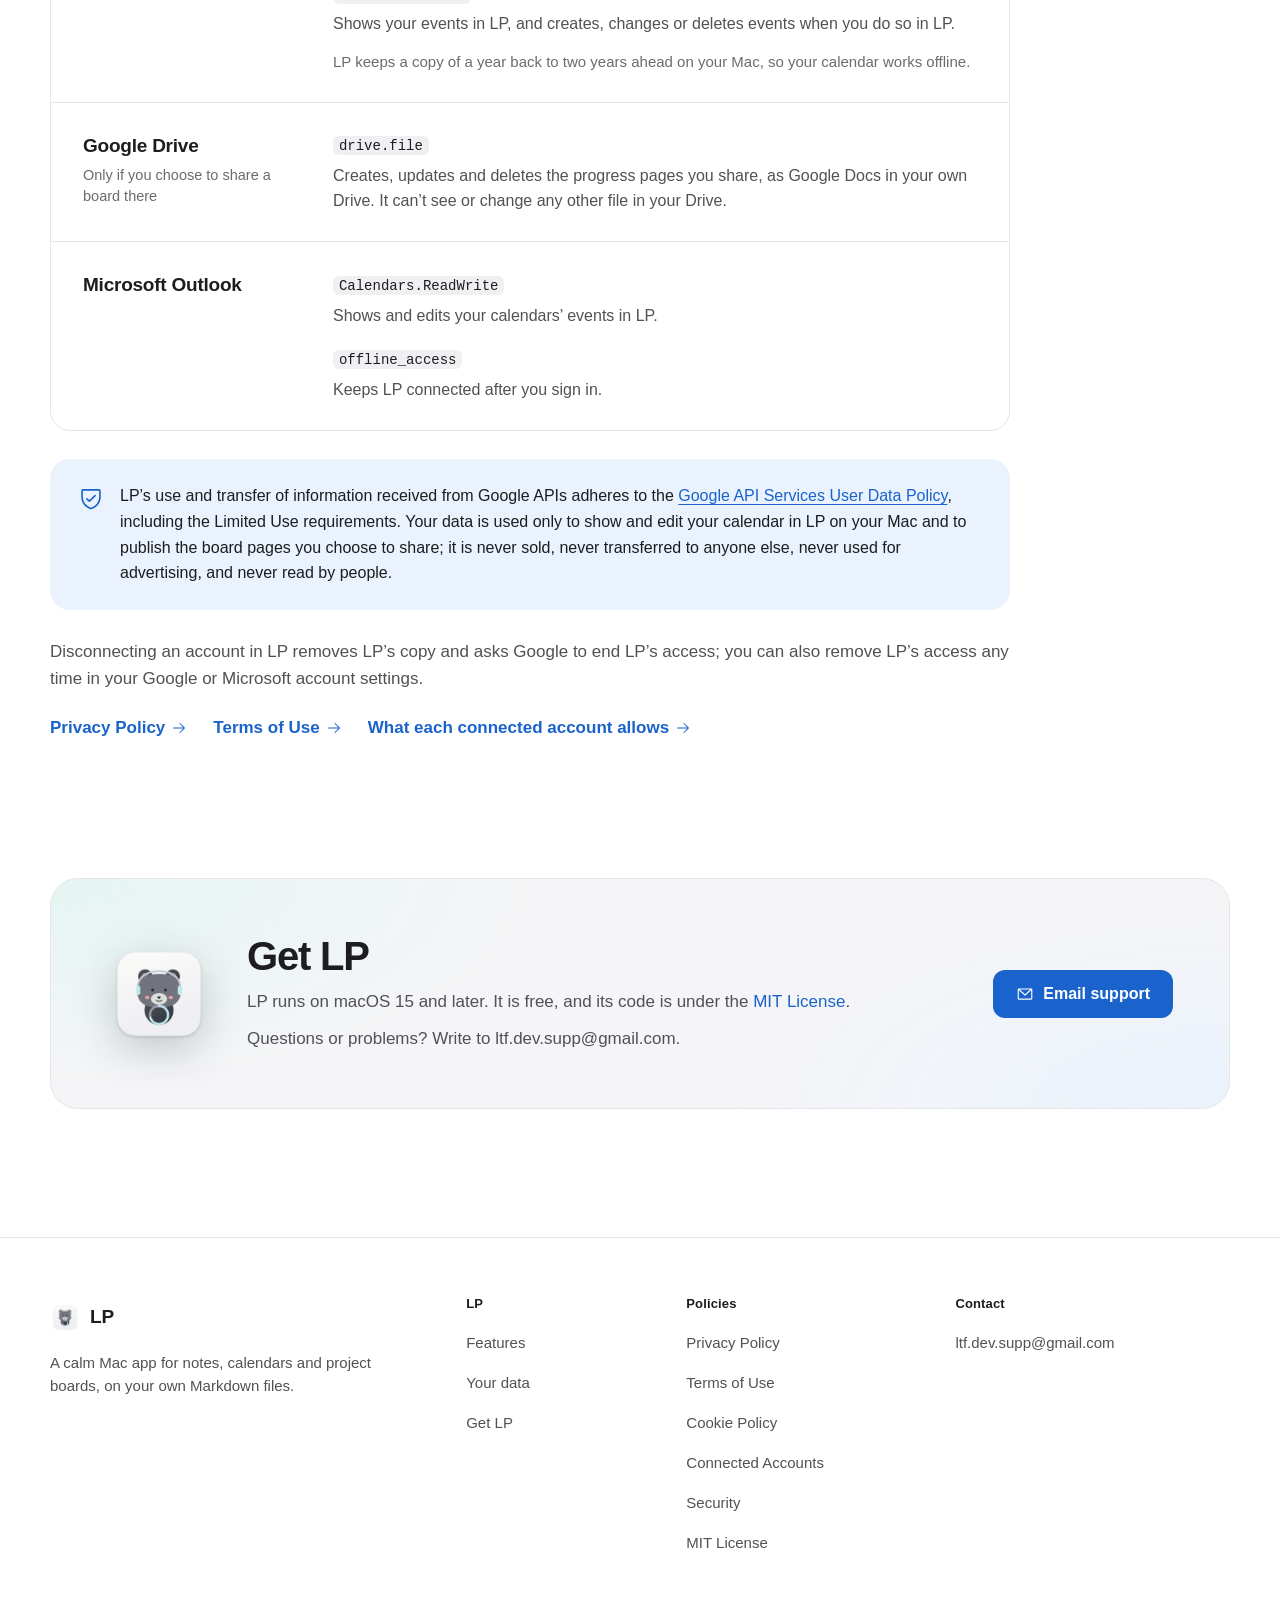
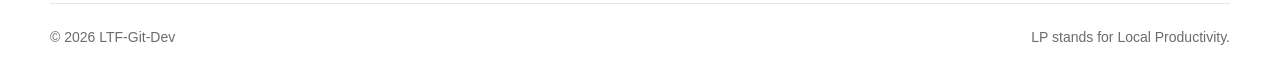
==== commit 4f4d7416: "Privacy: LP checks GitHub once a day for a new version (can be turned off) Co-Authored-By: Claude Op" ====
--- a/index.html
+++ b/index.html
@@ -93,7 +93,7 @@
       <p class="lead">LP is an app, not a service. Your notes, boards and calendar copy live on your Mac, and none of it
       is sent to the people who make LP.</p>
     </div>
-    <div class="facts"><div class="fact tile-sky"><span class="tile-icon"><svg class="icon" viewBox="0 0 256 256" aria-hidden="true" focusable="false"><path d="M216,72H130.67L102.93,51.2a16.12,16.12,0,0,0-9.6-3.2H40A16,16,0,0,0,24,64V200a16,16,0,0,0,16,16H216.89A15.13,15.13,0,0,0,232,200.89V88A16,16,0,0,0,216,72Zm0,128H40V64H93.33L123.2,86.4A8,8,0,0,0,128,88h88Z"/></svg></span><h3>Plain files</h3><p>Every page and board is a Markdown file in a folder you choose. Any text editor can open it.</p></div><div class="fact tile-mint"><span class="tile-icon"><svg class="icon" viewBox="0 0 256 256" aria-hidden="true" focusable="false"><path d="M53.92,34.62A8,8,0,1,0,42.08,45.38L81.32,88.55l-.06.12A65,65,0,0,0,72,88a64,64,0,0,0,0,128h88a87.34,87.34,0,0,0,31.8-5.93l10.28,11.31a8,8,0,1,0,11.84-10.76ZM160,200H72a48,48,0,0,1,0-96c1.1,0,2.2,0,3.3.12A88.4,88.4,0,0,0,72,128a8,8,0,0,0,16,0,72.25,72.25,0,0,1,5.06-26.54l87,95.7A71.66,71.66,0,0,1,160,200Zm88-72a87.89,87.89,0,0,1-22.35,58.61A8,8,0,0,1,213.71,176,72,72,0,0,0,117.37,70a8,8,0,0,1-9.48-12.89A88,88,0,0,1,248,128Z"/></svg></span><h3>No servers, no account</h3><p>There’s nothing to sign up for. LP goes online only for what you turn on: the calendars you connect and the boards you share.</p></div><div class="fact tile-sand"><span class="tile-icon"><svg class="icon" viewBox="0 0 256 256" aria-hidden="true" focusable="false"><path d="M216.57,39.43A80,80,0,0,0,83.91,120.78L28.69,176A15.86,15.86,0,0,0,24,187.31V216a16,16,0,0,0,16,16H72a8,8,0,0,0,8-8V208H96a8,8,0,0,0,8-8V184h16a8,8,0,0,0,5.66-2.34l9.56-9.57A79.73,79.73,0,0,0,160,176h.1A80,80,0,0,0,216.57,39.43ZM224,98.1c-1.09,34.09-29.75,61.86-63.89,61.9H160a63.7,63.7,0,0,1-23.65-4.51,8,8,0,0,0-8.84,1.68L116.69,168H96a8,8,0,0,0-8,8v16H72a8,8,0,0,0-8,8v16H40V187.31l58.83-58.82a8,8,0,0,0,1.68-8.84A63.72,63.72,0,0,1,96,95.92c0-34.14,27.81-62.8,61.9-63.89A64,64,0,0,1,224,98.1ZM192,76a12,12,0,1,1-12-12A12,12,0,0,1,192,76Z"/></svg></span><h3>Sign-ins stay on your Mac</h3><p>A connected account’s sign-in is kept in your Mac’s Keychain. The people who make LP never see it.</p></div><div class="fact tile-rose"><span class="tile-icon"><svg class="icon" viewBox="0 0 256 256" aria-hidden="true" focusable="false"><path d="M53.92,34.62A8,8,0,1,0,42.08,45.38L61.32,66.55C25,88.84,9.38,123.2,8.69,124.76a8,8,0,0,0,0,6.5c.35.79,8.82,19.57,27.65,38.4C61.43,194.74,93.12,208,128,208a127.11,127.11,0,0,0,52.07-10.83l22,24.21a8,8,0,1,0,11.84-10.76Zm47.33,75.84,41.67,45.85a32,32,0,0,1-41.67-45.85ZM128,192c-30.78,0-57.67-11.19-79.93-33.25A133.16,133.16,0,0,1,25,128c4.69-8.79,19.66-33.39,47.35-49.38l18,19.75a48,48,0,0,0,63.66,70l14.73,16.2A112,112,0,0,1,128,192Zm6-95.43a8,8,0,0,1,3-15.72,48.16,48.16,0,0,1,38.77,42.64,8,8,0,0,1-7.22,8.71,6.39,6.39,0,0,1-.75,0,8,8,0,0,1-8-7.26A32.09,32.09,0,0,0,134,96.57Zm113.28,34.69c-.42.94-10.55,23.37-33.36,43.8a8,8,0,1,1-10.67-11.92A132.77,132.77,0,0,0,231.05,128a133.15,133.15,0,0,0-23.12-30.77C185.67,75.19,158.78,64,128,64a118.37,118.37,0,0,0-19.36,1.57A8,8,0,1,1,106,49.79,134,134,0,0,1,128,48c34.88,0,66.57,13.26,91.66,38.35,18.83,18.83,27.3,37.62,27.65,38.41A8,8,0,0,1,247.31,131.26Z"/></svg></span><h3>No tracking</h3><p>No analytics, no telemetry and no ads. Nothing about how you use LP is sent anywhere.</p></div></div>
+    <div class="facts"><div class="fact tile-sky"><span class="tile-icon"><svg class="icon" viewBox="0 0 256 256" aria-hidden="true" focusable="false"><path d="M216,72H130.67L102.93,51.2a16.12,16.12,0,0,0-9.6-3.2H40A16,16,0,0,0,24,64V200a16,16,0,0,0,16,16H216.89A15.13,15.13,0,0,0,232,200.89V88A16,16,0,0,0,216,72Zm0,128H40V64H93.33L123.2,86.4A8,8,0,0,0,128,88h88Z"/></svg></span><h3>Plain files</h3><p>Every page and board is a Markdown file in a folder you choose. Any text editor can open it.</p></div><div class="fact tile-mint"><span class="tile-icon"><svg class="icon" viewBox="0 0 256 256" aria-hidden="true" focusable="false"><path d="M53.92,34.62A8,8,0,1,0,42.08,45.38L81.32,88.55l-.06.12A65,65,0,0,0,72,88a64,64,0,0,0,0,128h88a87.34,87.34,0,0,0,31.8-5.93l10.28,11.31a8,8,0,1,0,11.84-10.76ZM160,200H72a48,48,0,0,1,0-96c1.1,0,2.2,0,3.3.12A88.4,88.4,0,0,0,72,128a8,8,0,0,0,16,0,72.25,72.25,0,0,1,5.06-26.54l87,95.7A71.66,71.66,0,0,1,160,200Zm88-72a87.89,87.89,0,0,1-22.35,58.61A8,8,0,0,1,213.71,176,72,72,0,0,0,117.37,70a8,8,0,0,1-9.48-12.89A88,88,0,0,1,248,128Z"/></svg></span><h3>No servers, no account</h3><p>There’s nothing to sign up for. LP goes online only for the calendars you connect, the boards you share and a daily look for a new version on GitHub, which you can turn off.</p></div><div class="fact tile-sand"><span class="tile-icon"><svg class="icon" viewBox="0 0 256 256" aria-hidden="true" focusable="false"><path d="M216.57,39.43A80,80,0,0,0,83.91,120.78L28.69,176A15.86,15.86,0,0,0,24,187.31V216a16,16,0,0,0,16,16H72a8,8,0,0,0,8-8V208H96a8,8,0,0,0,8-8V184h16a8,8,0,0,0,5.66-2.34l9.56-9.57A79.73,79.73,0,0,0,160,176h.1A80,80,0,0,0,216.57,39.43ZM224,98.1c-1.09,34.09-29.75,61.86-63.89,61.9H160a63.7,63.7,0,0,1-23.65-4.51,8,8,0,0,0-8.84,1.68L116.69,168H96a8,8,0,0,0-8,8v16H72a8,8,0,0,0-8,8v16H40V187.31l58.83-58.82a8,8,0,0,0,1.68-8.84A63.72,63.72,0,0,1,96,95.92c0-34.14,27.81-62.8,61.9-63.89A64,64,0,0,1,224,98.1ZM192,76a12,12,0,1,1-12-12A12,12,0,0,1,192,76Z"/></svg></span><h3>Sign-ins stay on your Mac</h3><p>A connected account’s sign-in is kept in your Mac’s Keychain. The people who make LP never see it.</p></div><div class="fact tile-rose"><span class="tile-icon"><svg class="icon" viewBox="0 0 256 256" aria-hidden="true" focusable="false"><path d="M53.92,34.62A8,8,0,1,0,42.08,45.38L61.32,66.55C25,88.84,9.38,123.2,8.69,124.76a8,8,0,0,0,0,6.5c.35.79,8.82,19.57,27.65,38.4C61.43,194.74,93.12,208,128,208a127.11,127.11,0,0,0,52.07-10.83l22,24.21a8,8,0,1,0,11.84-10.76Zm47.33,75.84,41.67,45.85a32,32,0,0,1-41.67-45.85ZM128,192c-30.78,0-57.67-11.19-79.93-33.25A133.16,133.16,0,0,1,25,128c4.69-8.79,19.66-33.39,47.35-49.38l18,19.75a48,48,0,0,0,63.66,70l14.73,16.2A112,112,0,0,1,128,192Zm6-95.43a8,8,0,0,1,3-15.72,48.16,48.16,0,0,1,38.77,42.64,8,8,0,0,1-7.22,8.71,6.39,6.39,0,0,1-.75,0,8,8,0,0,1-8-7.26A32.09,32.09,0,0,0,134,96.57Zm113.28,34.69c-.42.94-10.55,23.37-33.36,43.8a8,8,0,1,1-10.67-11.92A132.77,132.77,0,0,0,231.05,128a133.15,133.15,0,0,0-23.12-30.77C185.67,75.19,158.78,64,128,64a118.37,118.37,0,0,0-19.36,1.57A8,8,0,1,1,106,49.79,134,134,0,0,1,128,48c34.88,0,66.57,13.26,91.66,38.35,18.83,18.83,27.3,37.62,27.65,38.41A8,8,0,0,1,247.31,131.26Z"/></svg></span><h3>No tracking</h3><p>No analytics, no telemetry and no ads. Nothing about how you use LP is sent anywhere.</p></div></div>
   </div>
 </section>
 
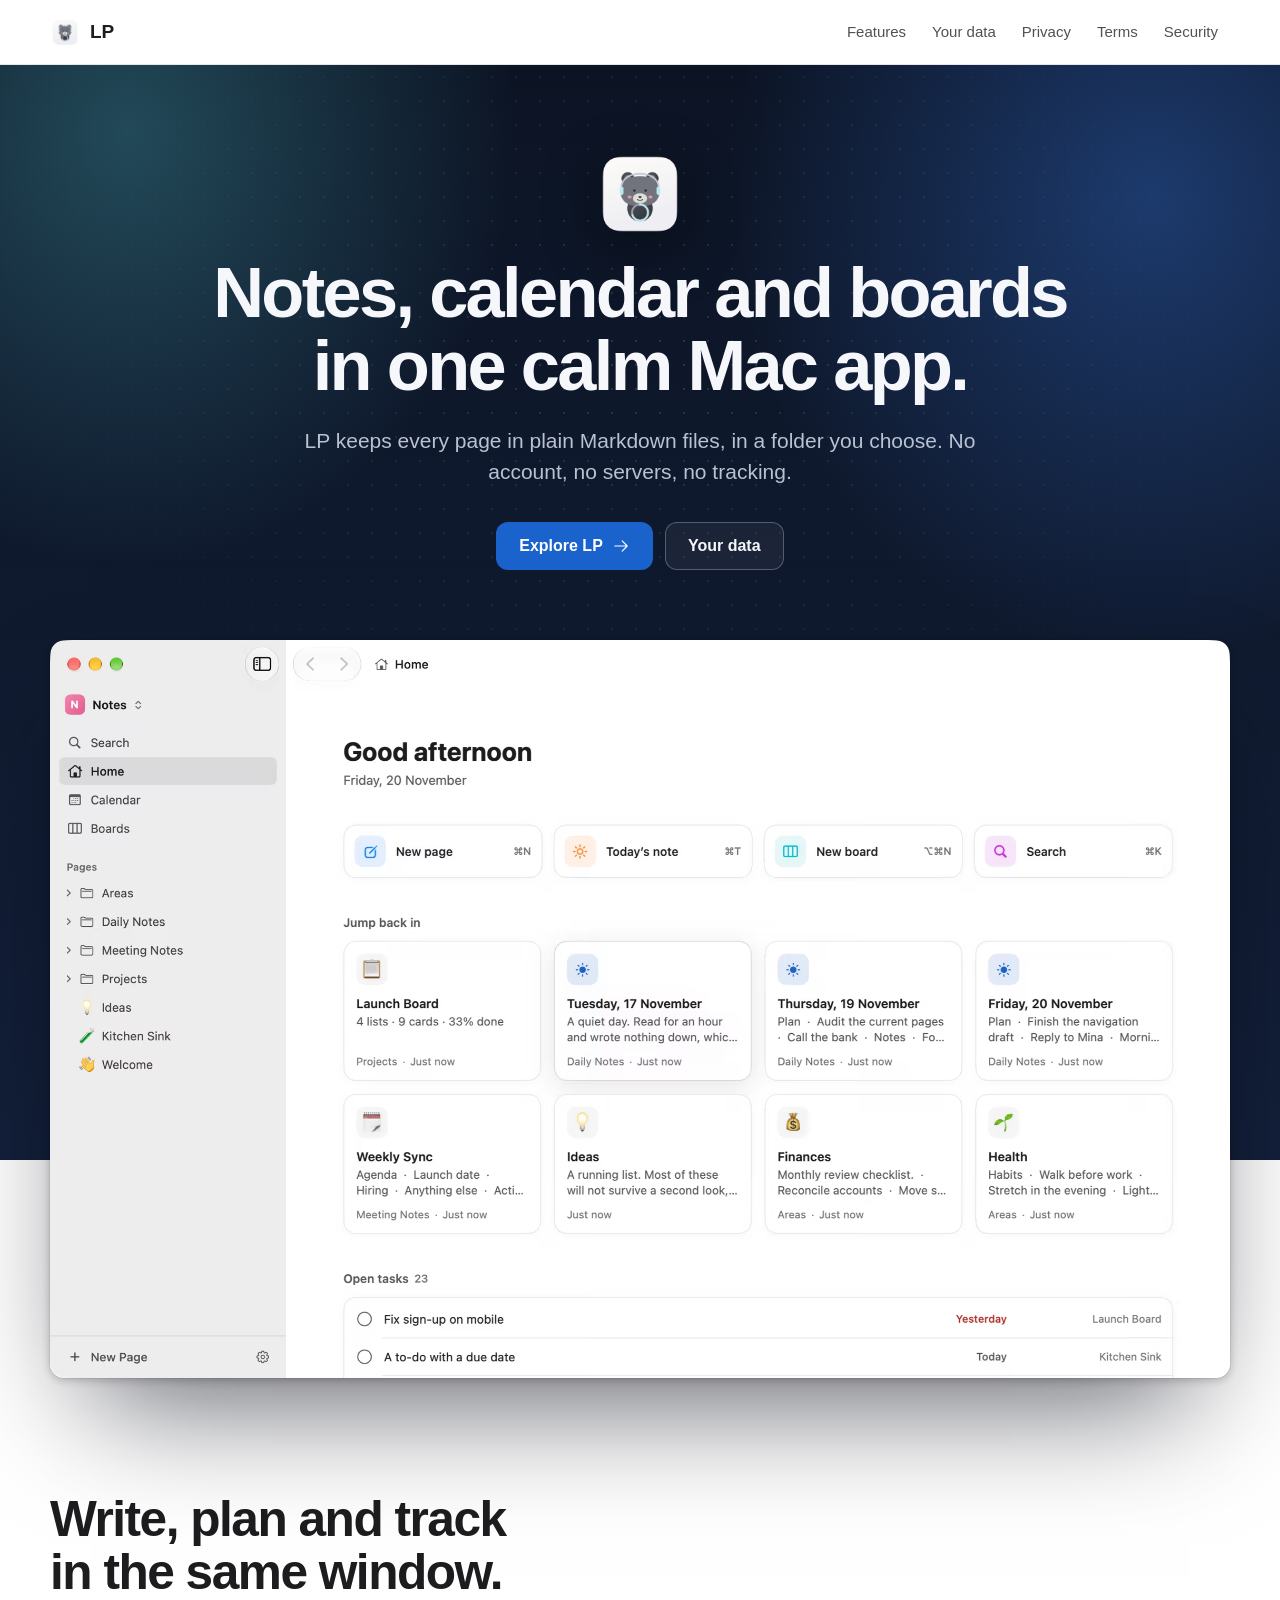
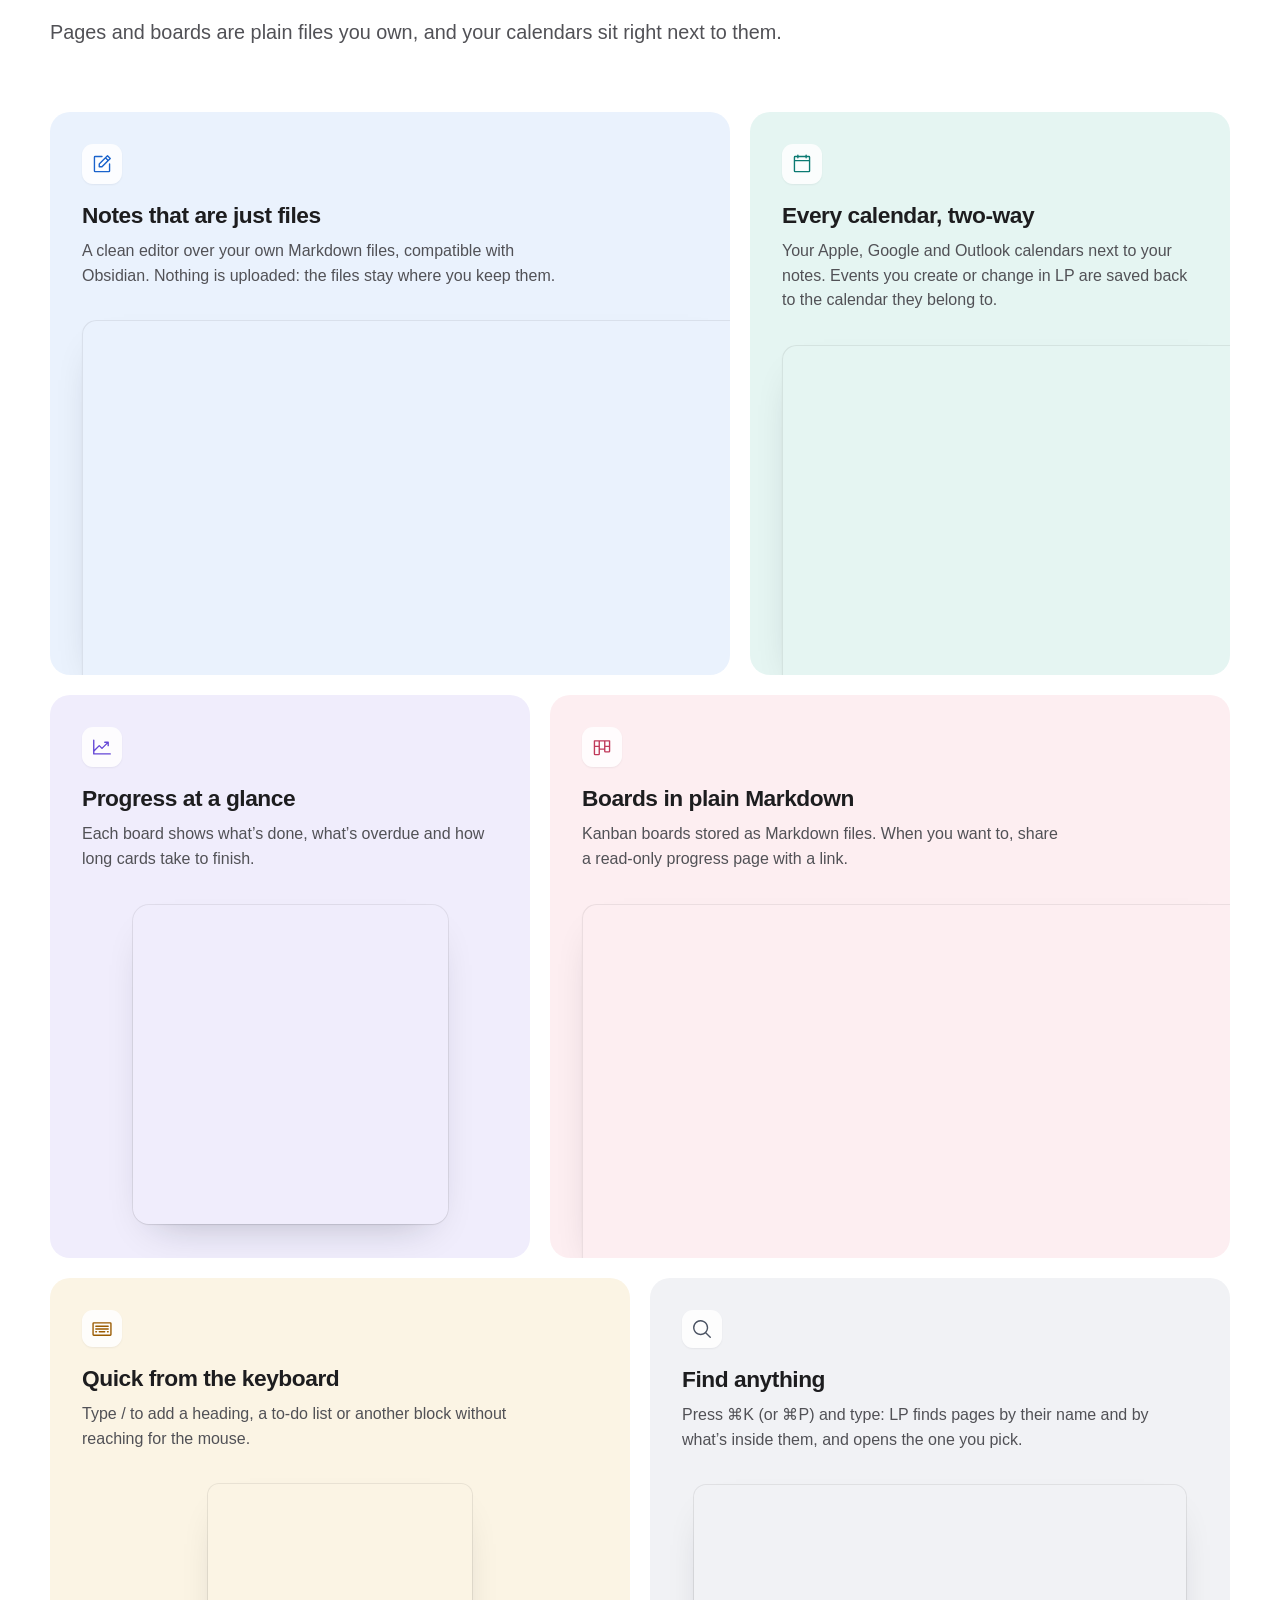
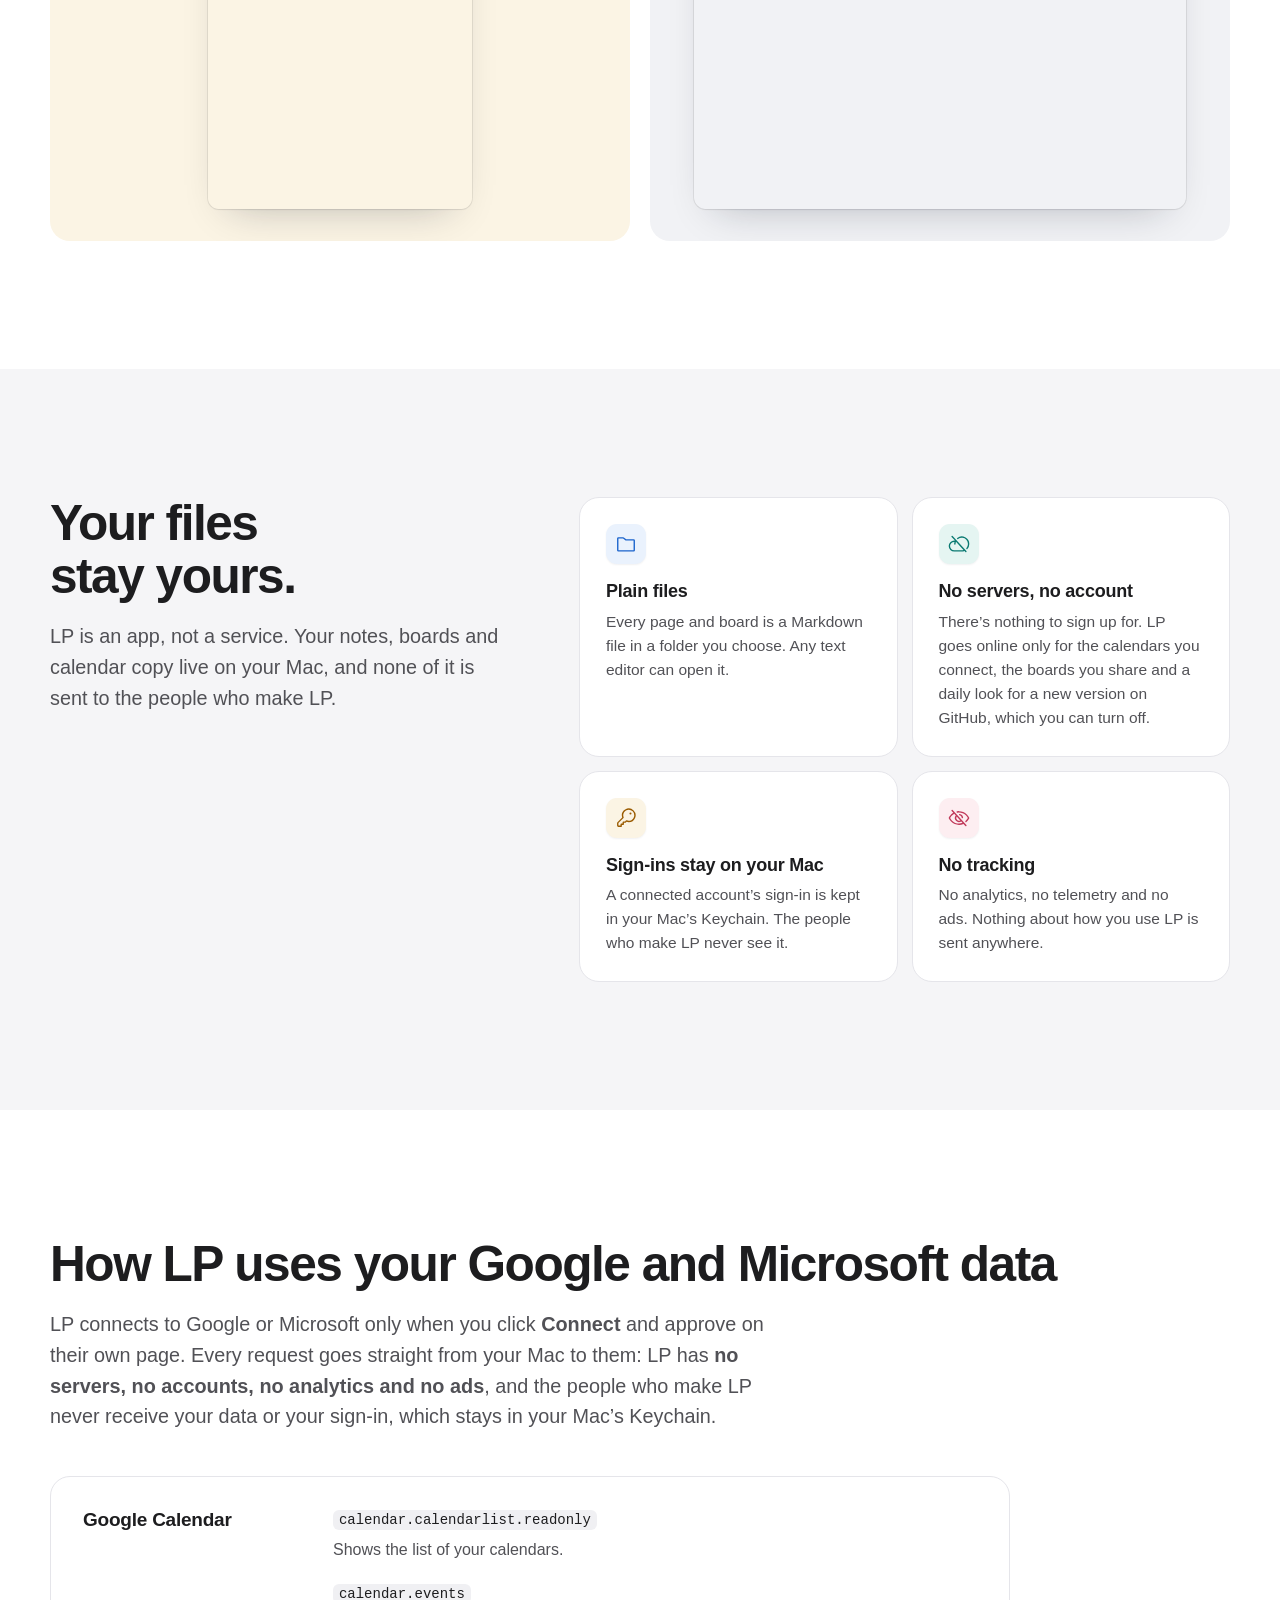
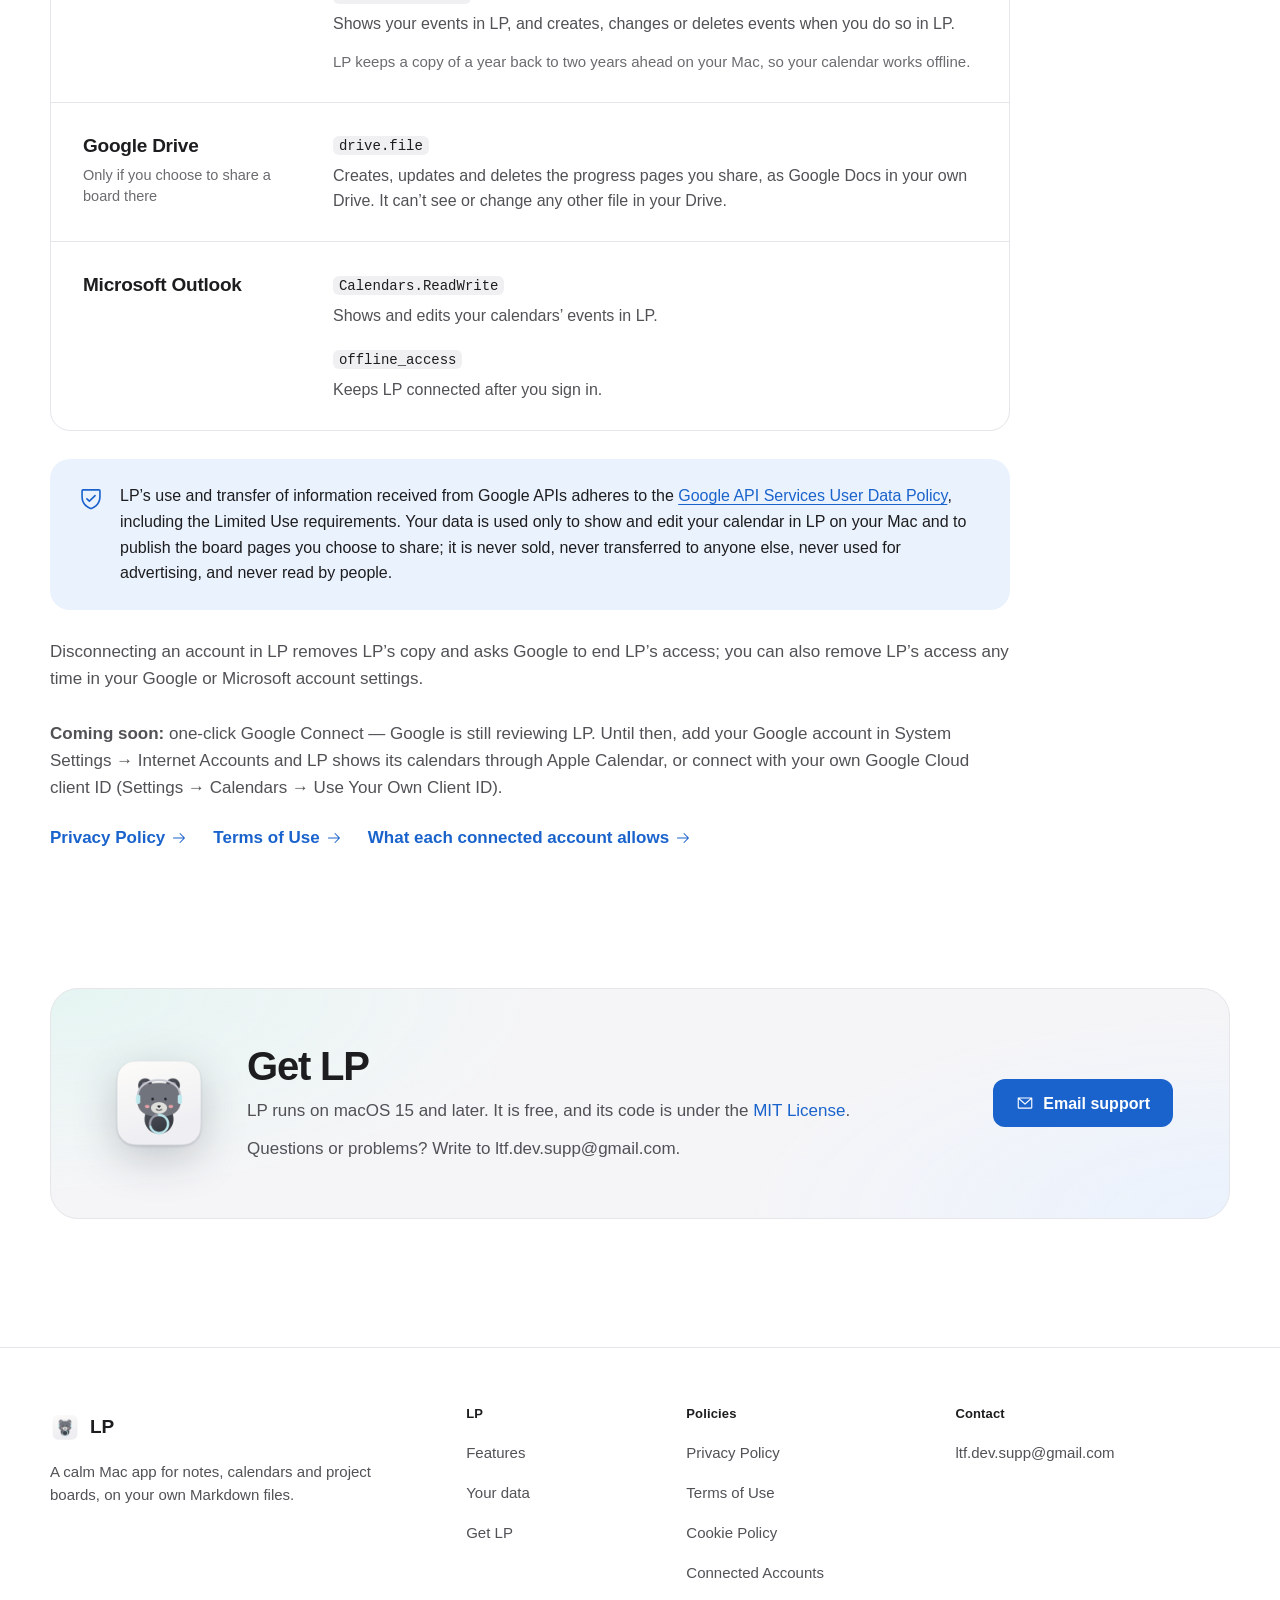
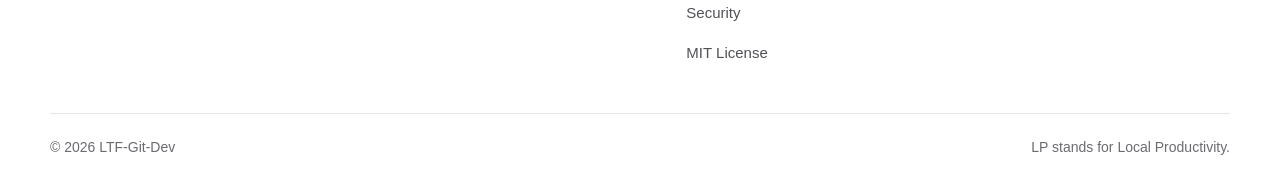
==== commit a742db86: "Google one-click Connect: coming soon, while Google reviews LP Co-Authored-By: Claude Opus 5.5 <nore" ====
--- a/index.html
+++ b/index.html
@@ -122,6 +122,9 @@
     advertising, and never read by people.</p></div>
     <p class="after">Disconnecting an account in LP removes LP’s copy and asks Google to end LP’s access; you can also
     remove LP’s access any time in your Google or Microsoft account settings.</p>
+    <p class="after"><strong>Coming soon:</strong> one-click Google Connect — Google is still reviewing LP. Until then,
+    add your Google account in System Settings → Internet Accounts and LP shows its calendars through Apple Calendar, or
+    connect with your own Google Cloud client ID (Settings → Calendars → Use Your Own Client ID).</p>
     <p class="link-row"><a href="privacy.html">Privacy Policy<svg class="icon" viewBox="0 0 256 256" aria-hidden="true" focusable="false"><path d="M221.66,133.66l-72,72a8,8,0,0,1-11.32-11.32L196.69,136H40a8,8,0,0,1,0-16H196.69L138.34,61.66a8,8,0,0,1,11.32-11.32l72,72A8,8,0,0,1,221.66,133.66Z"/></svg></a><a href="terms.html">Terms of Use<svg class="icon" viewBox="0 0 256 256" aria-hidden="true" focusable="false"><path d="M221.66,133.66l-72,72a8,8,0,0,1-11.32-11.32L196.69,136H40a8,8,0,0,1,0-16H196.69L138.34,61.66a8,8,0,0,1,11.32-11.32l72,72A8,8,0,0,1,221.66,133.66Z"/></svg></a><a href="connected-accounts.html">What each connected account allows<svg class="icon" viewBox="0 0 256 256" aria-hidden="true" focusable="false"><path d="M221.66,133.66l-72,72a8,8,0,0,1-11.32-11.32L196.69,136H40a8,8,0,0,1,0-16H196.69L138.34,61.66a8,8,0,0,1,11.32-11.32l72,72A8,8,0,0,1,221.66,133.66Z"/></svg></a></p>
   </div>
 </section>
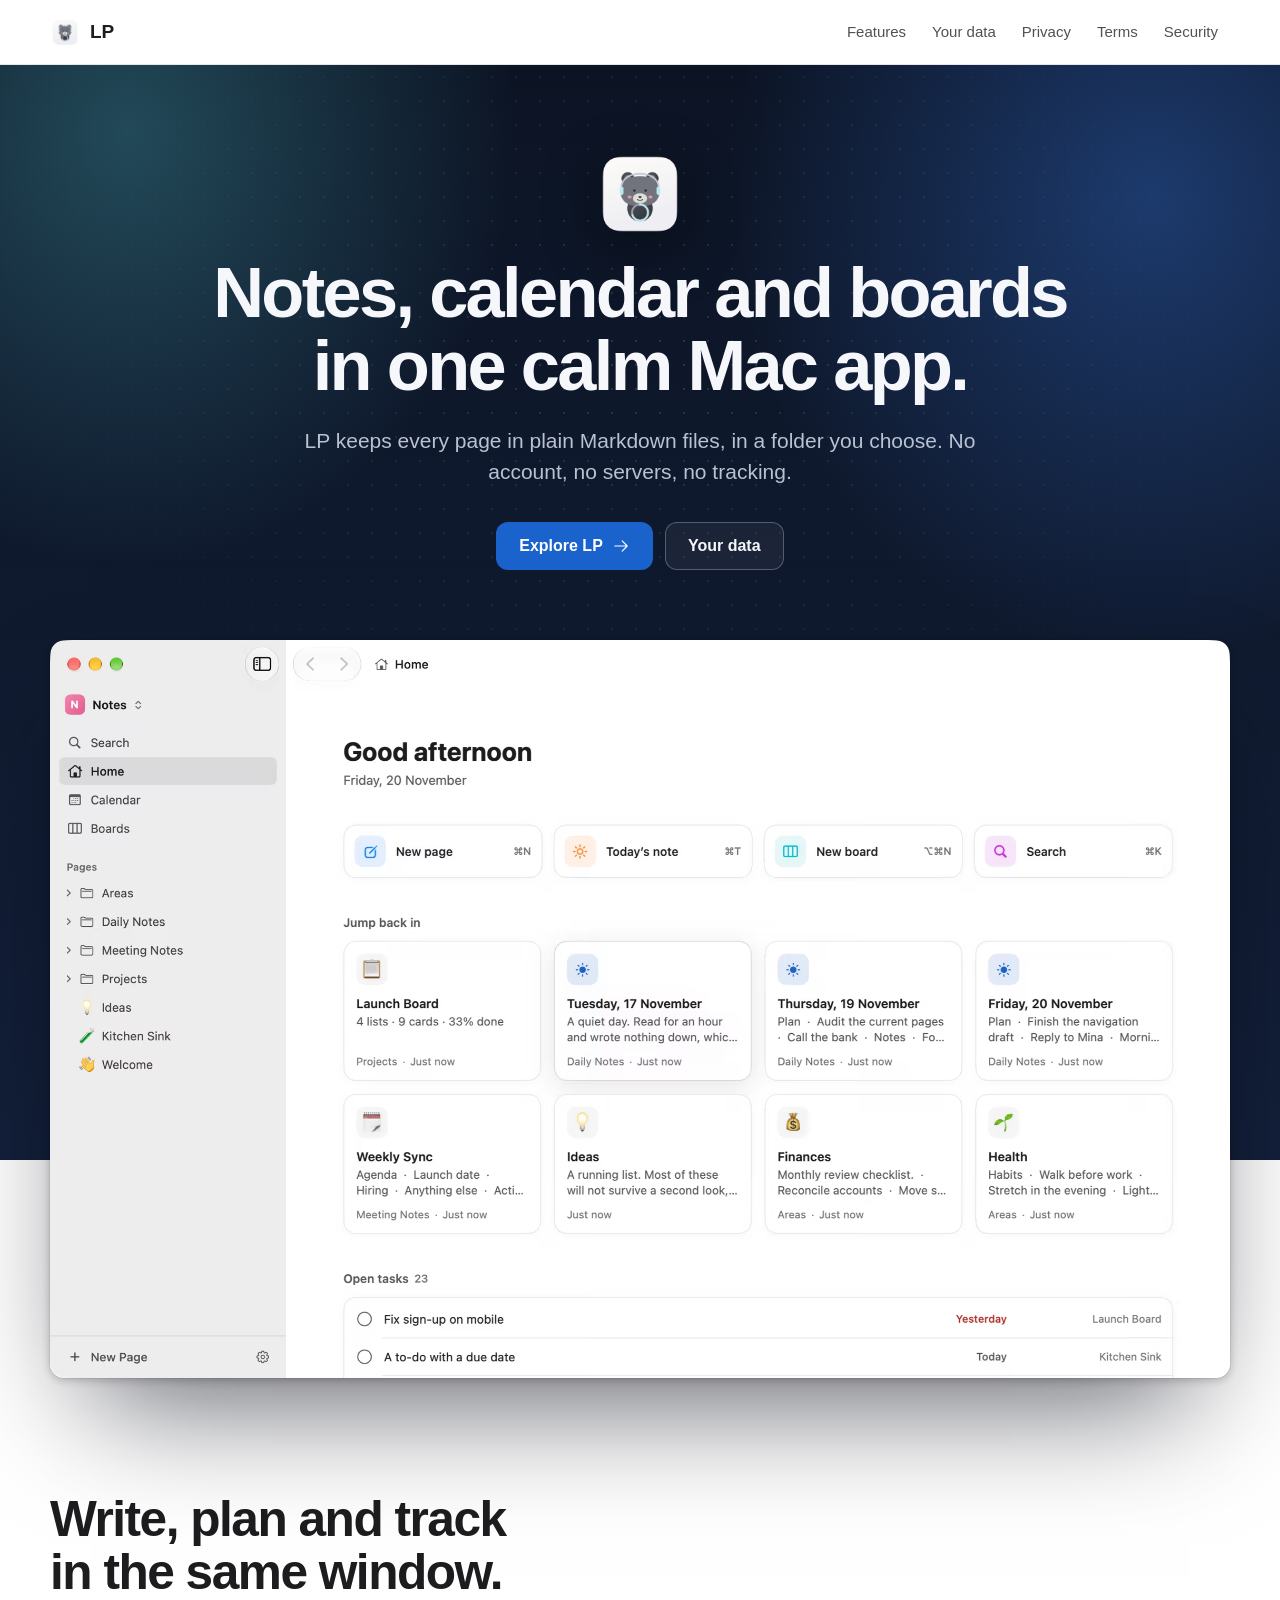
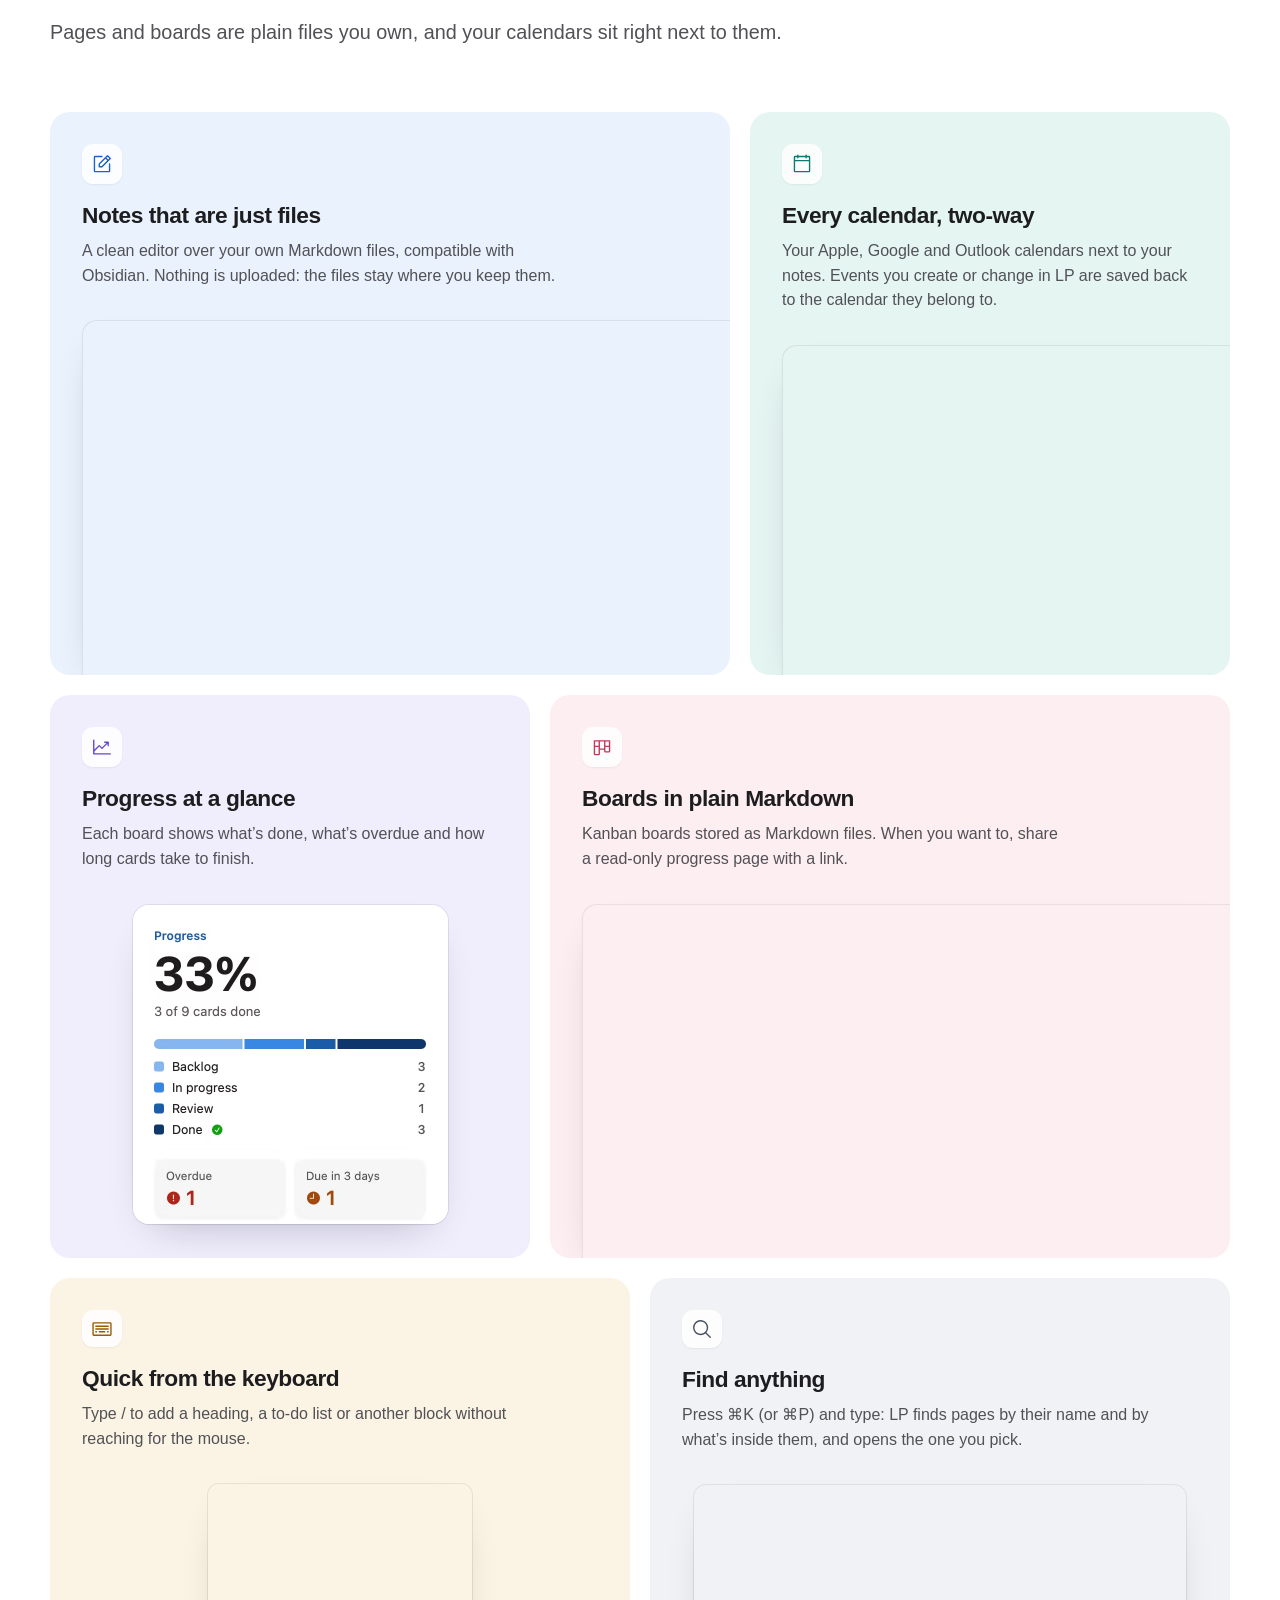
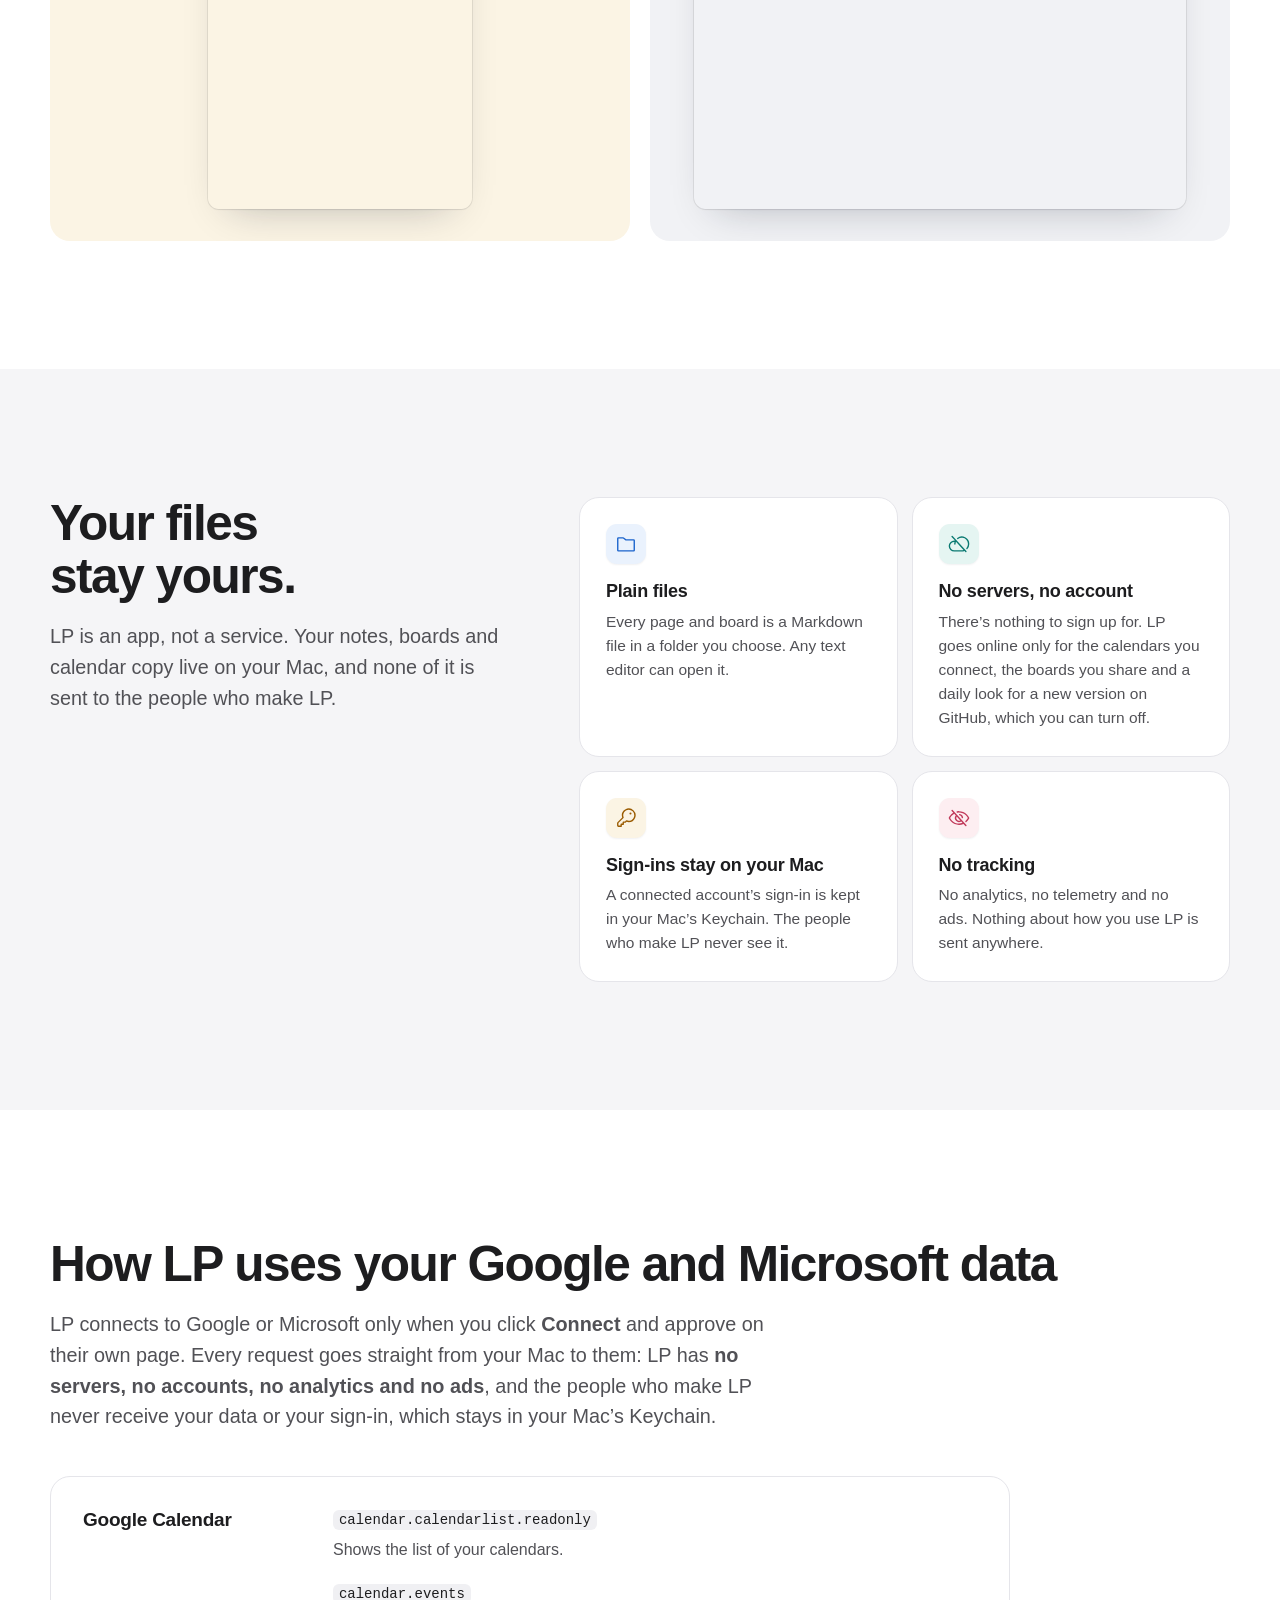
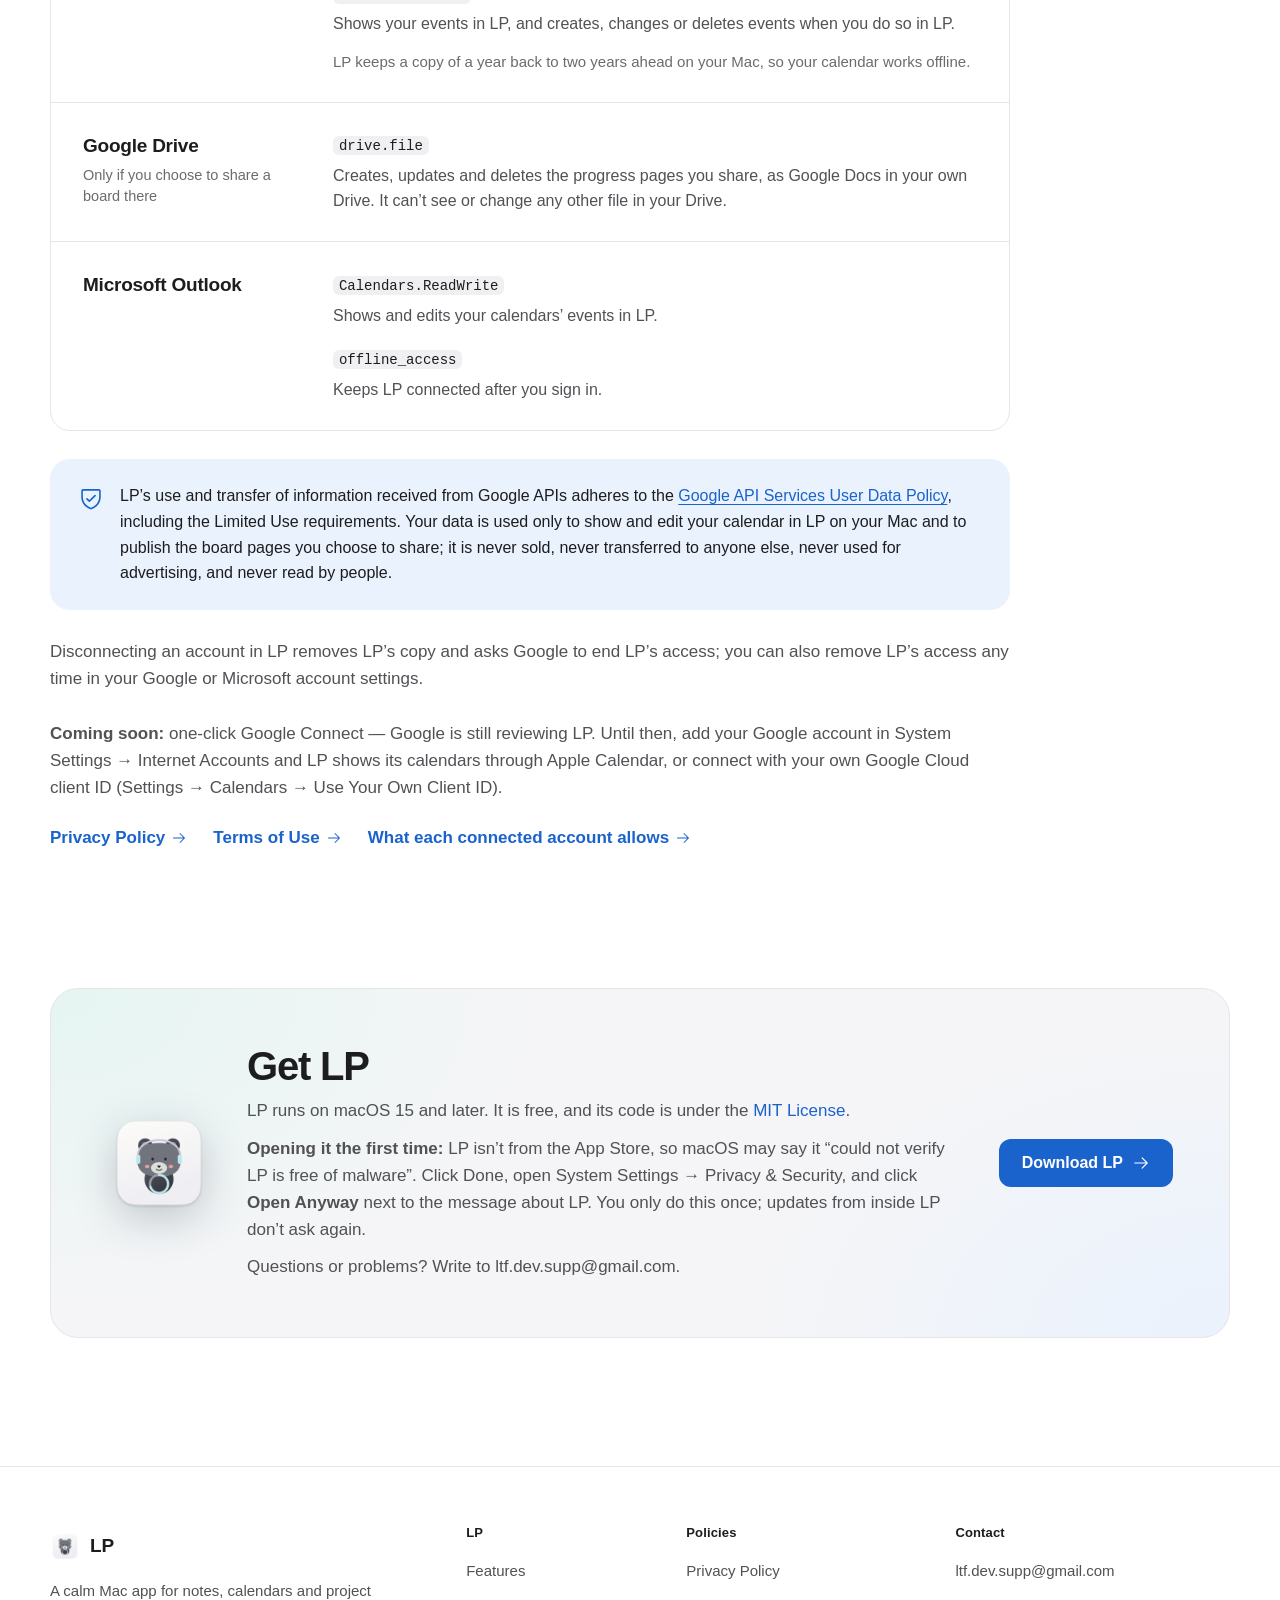
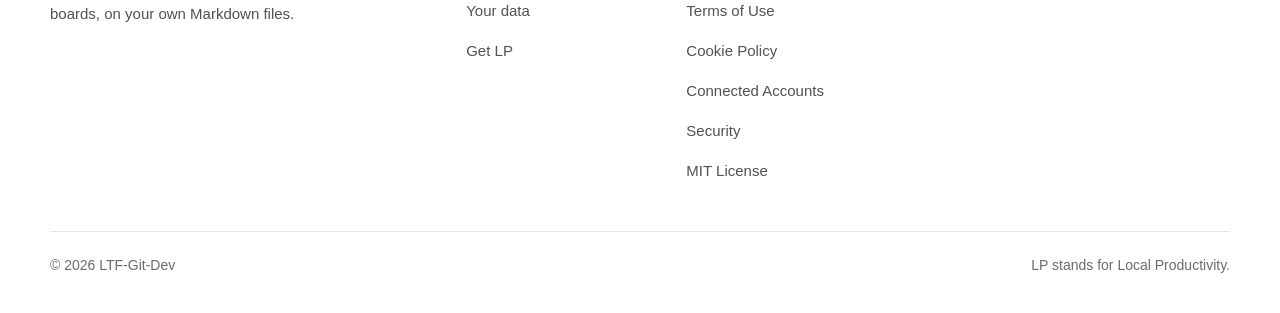
==== commit 53f93c6f: "Get LP: Download button and how to open LP the first time Co-Authored-By: Claude Opus 5.5 <noreply@a" ====
--- a/index.html
+++ b/index.html
@@ -136,9 +136,12 @@
       <div>
         <h2 id="get-title">Get LP</h2>
         <p>LP runs on macOS 15 and later. It is free, and its code is under the <a href="license.html">MIT License</a>.</p>
+        <p><strong>Opening it the first time:</strong> LP isn’t from the App Store, so macOS may say it “could not verify LP is
+        free of malware”. Click Done, open System Settings → Privacy &amp; Security, and click <strong>Open Anyway</strong>
+        next to the message about LP. You only do this once; updates from inside LP don’t ask again.</p>
         <p>Questions or problems? Write to <span class="nowrap">ltf.dev.supp@gmail.com</span>.</p>
       </div>
-      <a class="button button-primary" href="mailto:ltf.dev.supp@gmail.com"><svg class="icon" viewBox="0 0 256 256" aria-hidden="true" focusable="false"><path d="M224,48H32a8,8,0,0,0-8,8V192a16,16,0,0,0,16,16H216a16,16,0,0,0,16-16V56A8,8,0,0,0,224,48ZM203.43,64,128,133.15,52.57,64ZM216,192H40V74.19l82.59,75.71a8,8,0,0,0,10.82,0L216,74.19V192Z"/></svg>Email support</a>
+      <a class="button button-primary" href="https://github.com/LTF-Git-Dev/local-productivity/releases/latest">Download LP<svg class="icon" viewBox="0 0 256 256" aria-hidden="true" focusable="false"><path d="M221.66,133.66l-72,72a8,8,0,0,1-11.32-11.32L196.69,136H40a8,8,0,0,1,0-16H196.69L138.34,61.66a8,8,0,0,1,11.32-11.32l72,72A8,8,0,0,1,221.66,133.66Z"/></svg></a>
     </div>
   </div>
 </section>
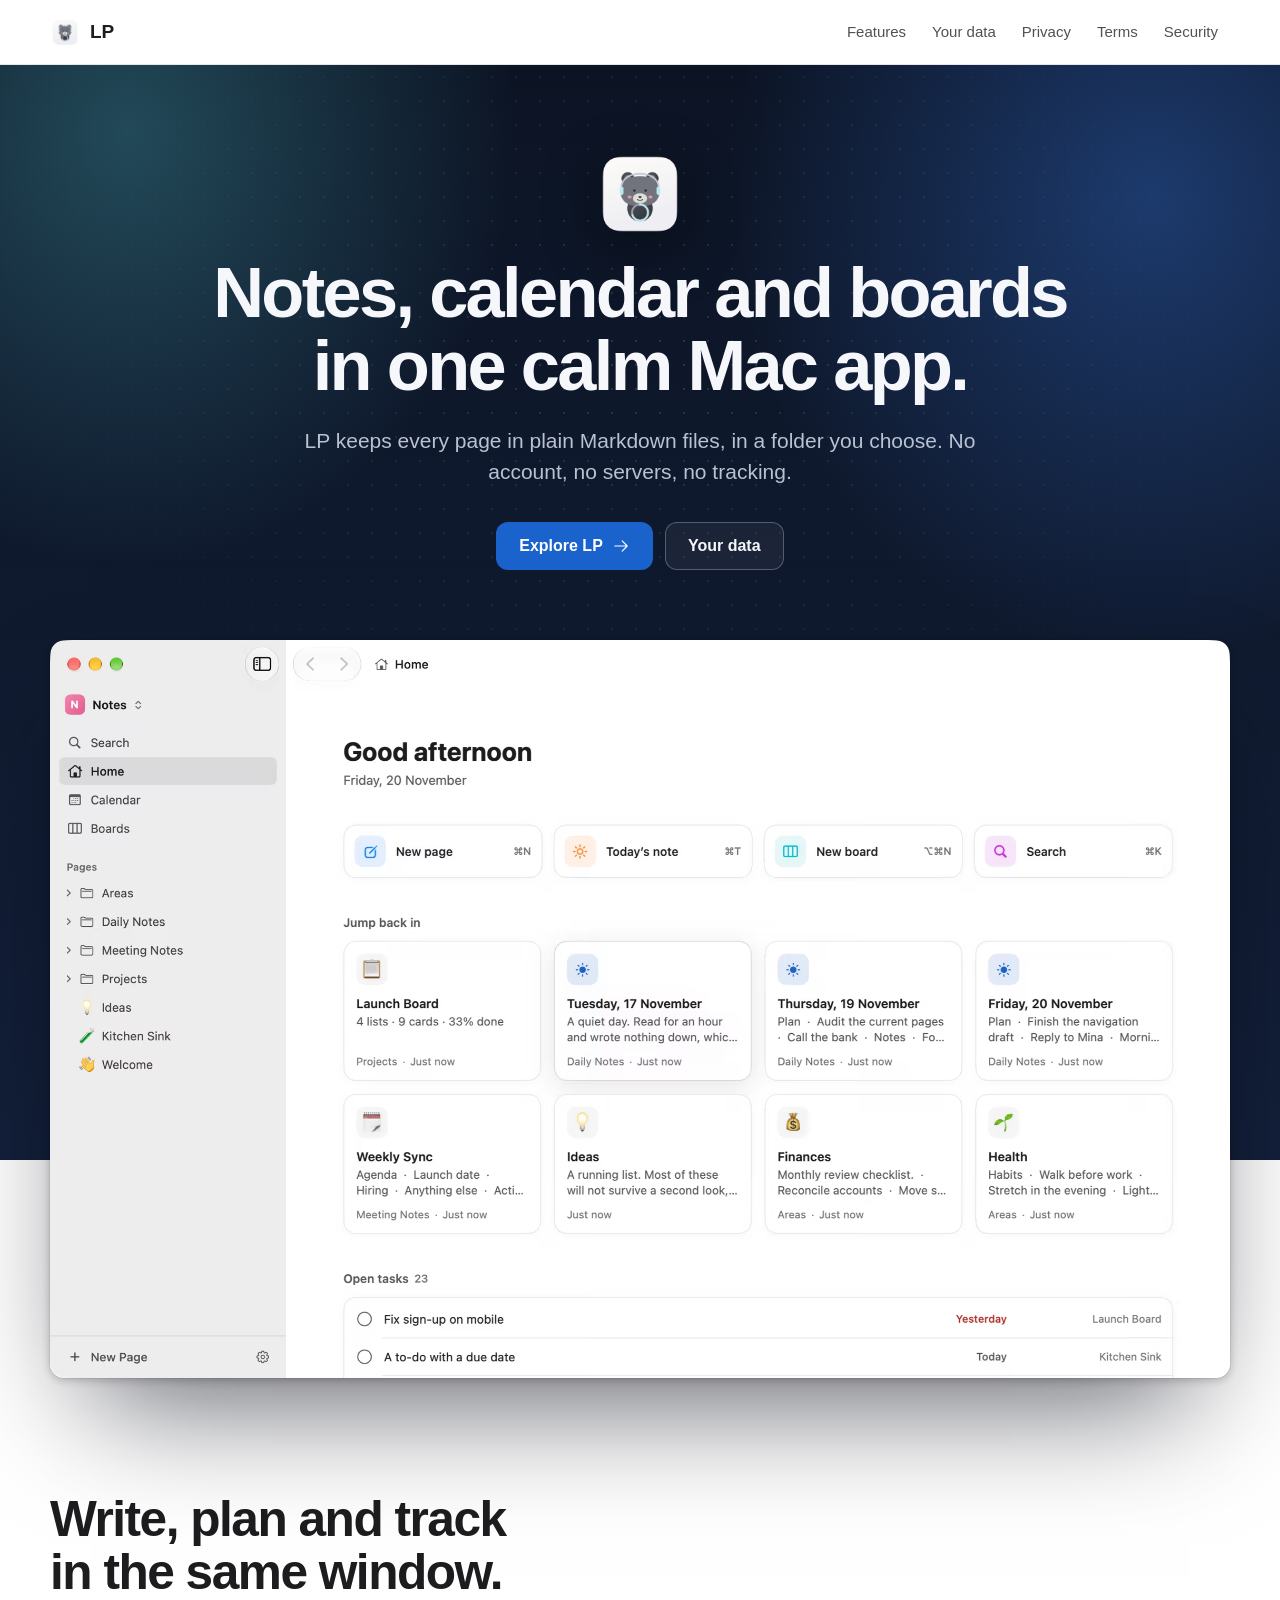
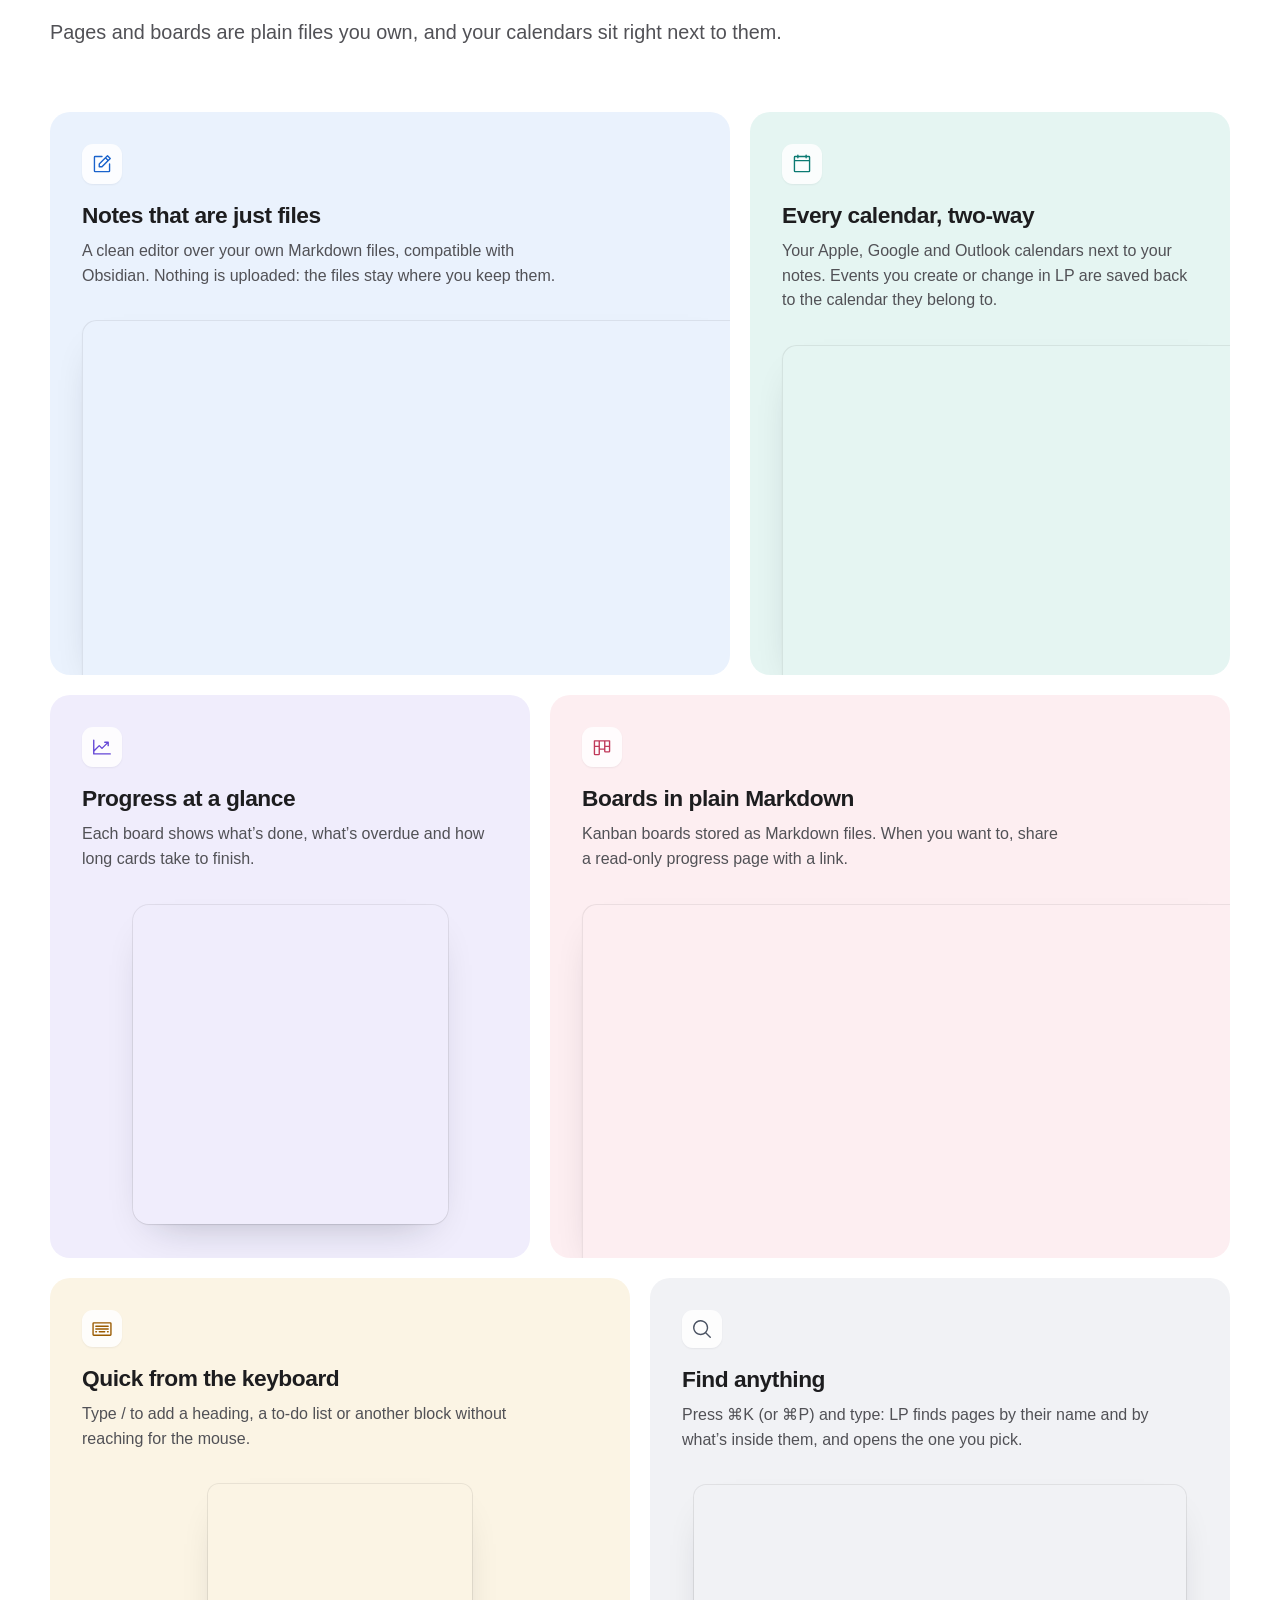
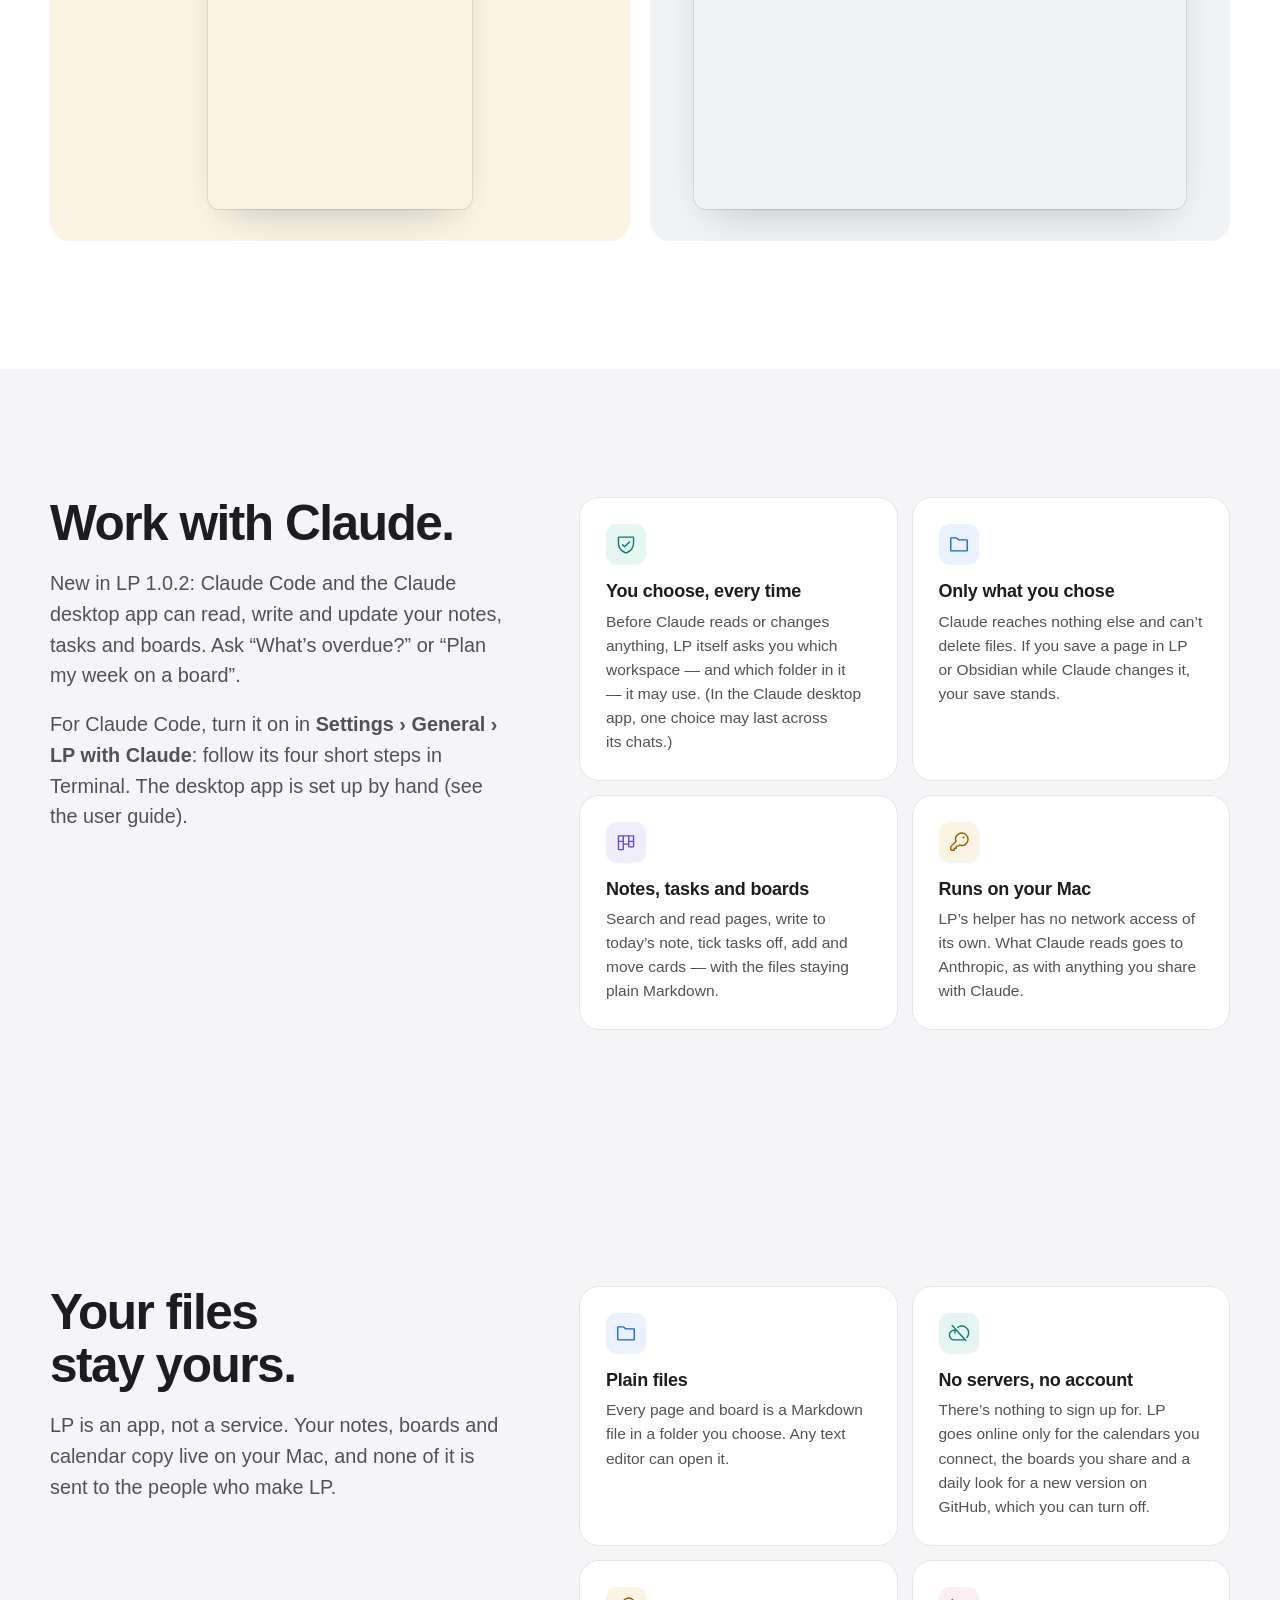
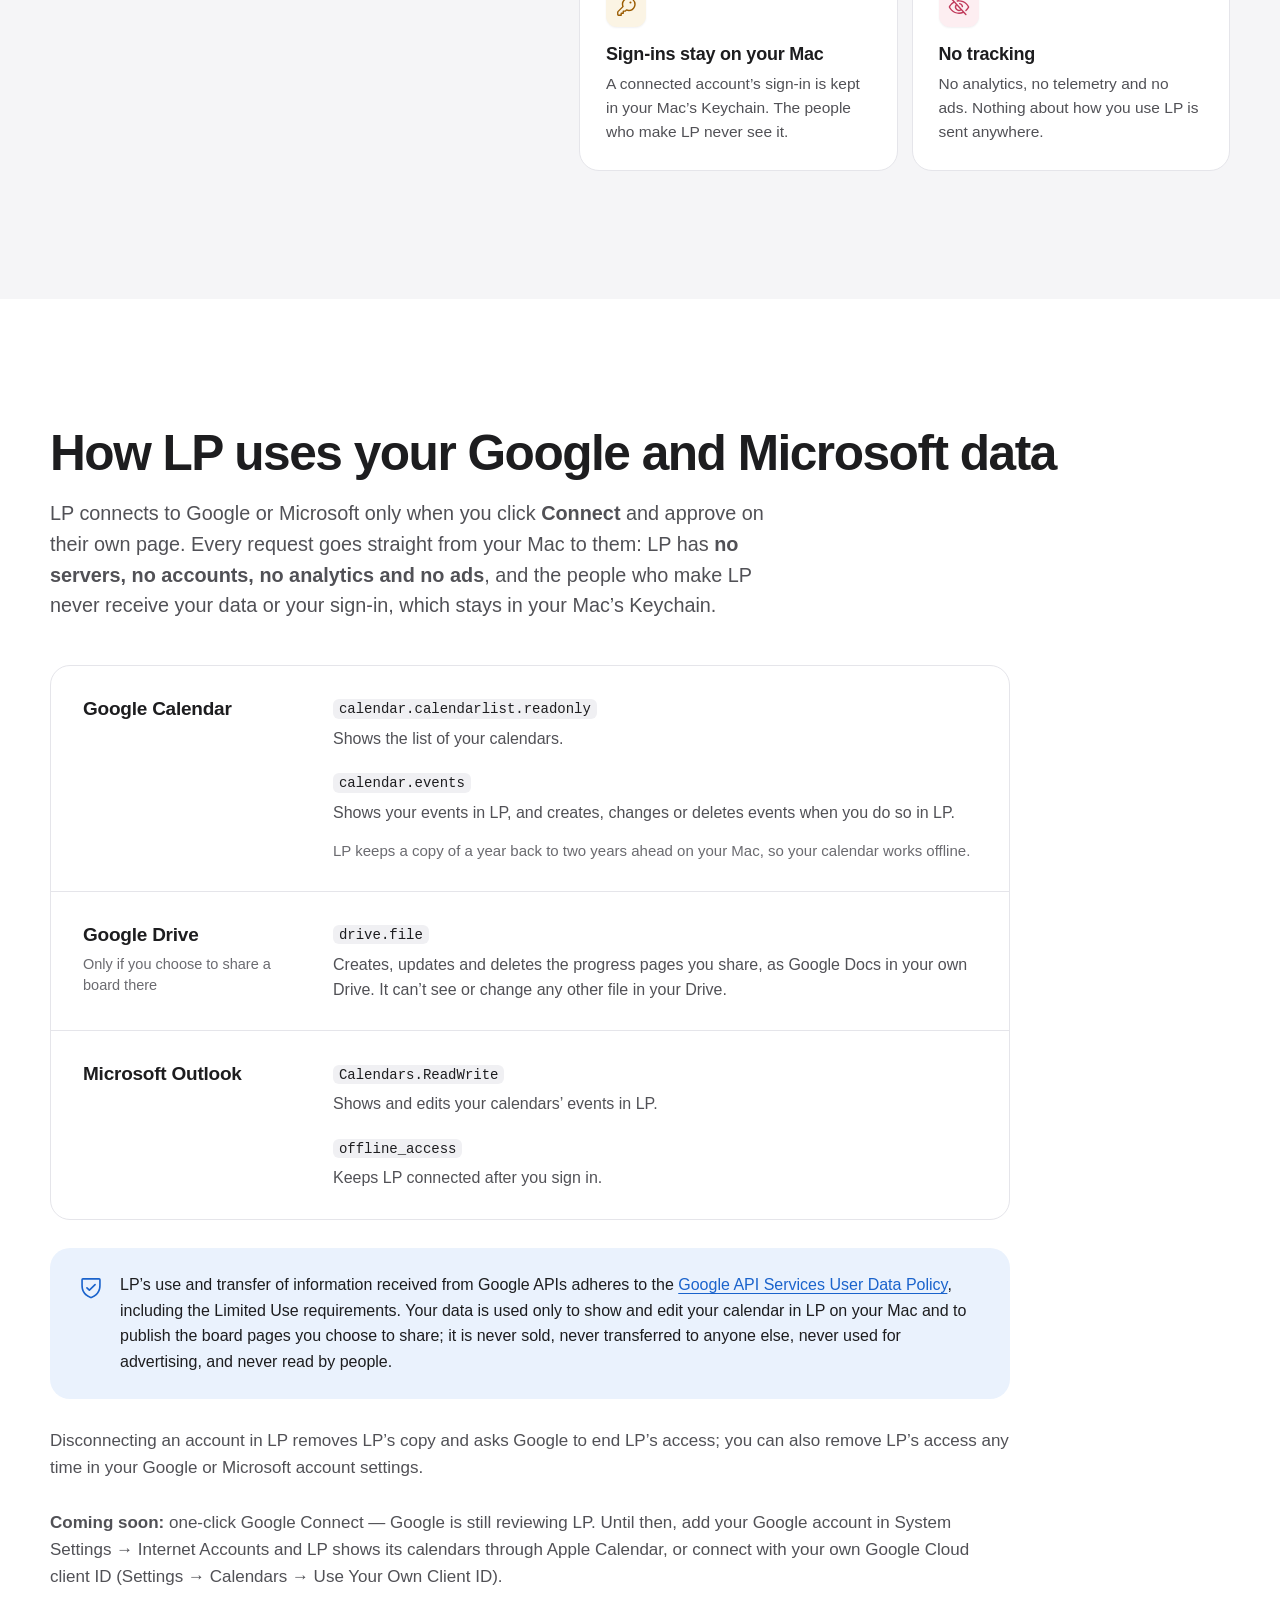
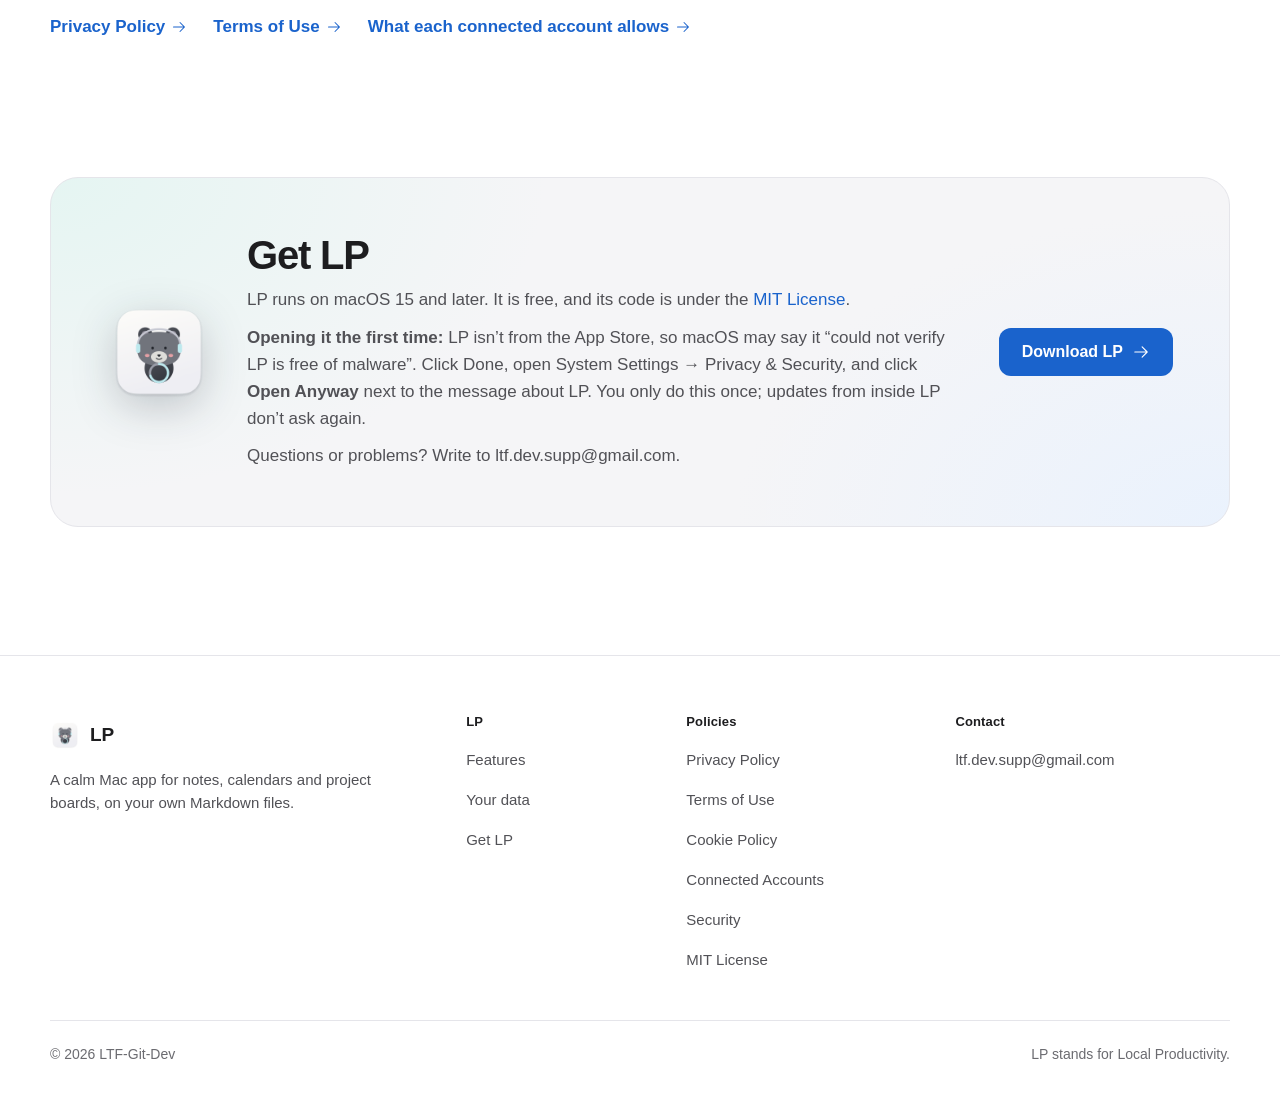
==== commit c2ae0d81: "LP 1.0.2: Work with Claude section; privacy policy for LP with Claude Co-Authored-By: Claude Opus 5." ====
--- a/index.html
+++ b/index.html
@@ -86,6 +86,19 @@
   </div>
 </section>
 
+<section class="section privacy" id="claude" aria-labelledby="claude-title">
+  <div class="wrap privacy-grid">
+    <div>
+      <h2 id="claude-title">Work with Claude.</h2>
+      <p class="lead">New in LP 1.0.2: Claude Code and the Claude desktop app can read, write and update your notes,
+      tasks and boards. Ask “What’s overdue?” or “Plan my week on a board”.</p>
+      <p class="lead">For Claude Code, turn it on in <strong>Settings › General › LP with Claude</strong>: follow its four
+      short steps in Terminal. The desktop app is set up by hand (see the user guide).</p>
+    </div>
+    <div class="facts"><div class="fact tile-mint"><span class="tile-icon"><svg class="icon" viewBox="0 0 256 256" aria-hidden="true" focusable="false"><path d="M208,40H48A16,16,0,0,0,32,56v56c0,52.72,25.52,84.67,46.93,102.19,23.06,18.86,46,25.26,47,25.53a8,8,0,0,0,4.2,0c1-.27,23.91-6.67,47-25.53C198.48,196.67,224,164.72,224,112V56A16,16,0,0,0,208,40Zm0,72c0,37.07-13.66,67.16-40.6,89.42A129.3,129.3,0,0,1,128,223.62a128.25,128.25,0,0,1-38.92-21.81C61.82,179.51,48,149.3,48,112l0-56,160,0ZM82.34,141.66a8,8,0,0,1,11.32-11.32L112,148.69l50.34-50.35a8,8,0,0,1,11.32,11.32l-56,56a8,8,0,0,1-11.32,0Z"/></svg></span><h3>You choose, every time</h3><p>Before Claude reads or changes anything, LP itself asks you which workspace — and which folder in it — it may use. (In the Claude desktop app, one choice may last across its chats.)</p></div><div class="fact tile-sky"><span class="tile-icon"><svg class="icon" viewBox="0 0 256 256" aria-hidden="true" focusable="false"><path d="M216,72H130.67L102.93,51.2a16.12,16.12,0,0,0-9.6-3.2H40A16,16,0,0,0,24,64V200a16,16,0,0,0,16,16H216.89A15.13,15.13,0,0,0,232,200.89V88A16,16,0,0,0,216,72Zm0,128H40V64H93.33L123.2,86.4A8,8,0,0,0,128,88h88Z"/></svg></span><h3>Only what you chose</h3><p>Claude reaches nothing else and can’t delete files. If you save a page in LP or Obsidian while Claude changes it, your save stands.</p></div><div class="fact tile-lilac"><span class="tile-icon"><svg class="icon" viewBox="0 0 256 256" aria-hidden="true" focusable="false"><path d="M216,48H40a8,8,0,0,0-8,8V208a16,16,0,0,0,16,16H88a16,16,0,0,0,16-16V160h48v16a16,16,0,0,0,16,16h40a16,16,0,0,0,16-16V56A8,8,0,0,0,216,48ZM88,208H48V128H88Zm0-96H48V64H88Zm64,32H104V64h48Zm56,32H168V128h40Zm0-64H168V64h40Z"/></svg></span><h3>Notes, tasks and boards</h3><p>Search and read pages, write to today’s note, tick tasks off, add and move cards — with the files staying plain Markdown.</p></div><div class="fact tile-sand"><span class="tile-icon"><svg class="icon" viewBox="0 0 256 256" aria-hidden="true" focusable="false"><path d="M216.57,39.43A80,80,0,0,0,83.91,120.78L28.69,176A15.86,15.86,0,0,0,24,187.31V216a16,16,0,0,0,16,16H72a8,8,0,0,0,8-8V208H96a8,8,0,0,0,8-8V184h16a8,8,0,0,0,5.66-2.34l9.56-9.57A79.73,79.73,0,0,0,160,176h.1A80,80,0,0,0,216.57,39.43ZM224,98.1c-1.09,34.09-29.75,61.86-63.89,61.9H160a63.7,63.7,0,0,1-23.65-4.51,8,8,0,0,0-8.84,1.68L116.69,168H96a8,8,0,0,0-8,8v16H72a8,8,0,0,0-8,8v16H40V187.31l58.83-58.82a8,8,0,0,0,1.68-8.84A63.72,63.72,0,0,1,96,95.92c0-34.14,27.81-62.8,61.9-63.89A64,64,0,0,1,224,98.1ZM192,76a12,12,0,1,1-12-12A12,12,0,0,1,192,76Z"/></svg></span><h3>Runs on your Mac</h3><p>LP’s helper has no network access of its own. What Claude reads goes to Anthropic, as with anything you share with Claude.</p></div></div>
+  </div>
+</section>
+
 <section class="section privacy" aria-labelledby="privacy-title">
   <div class="wrap privacy-grid">
     <div>
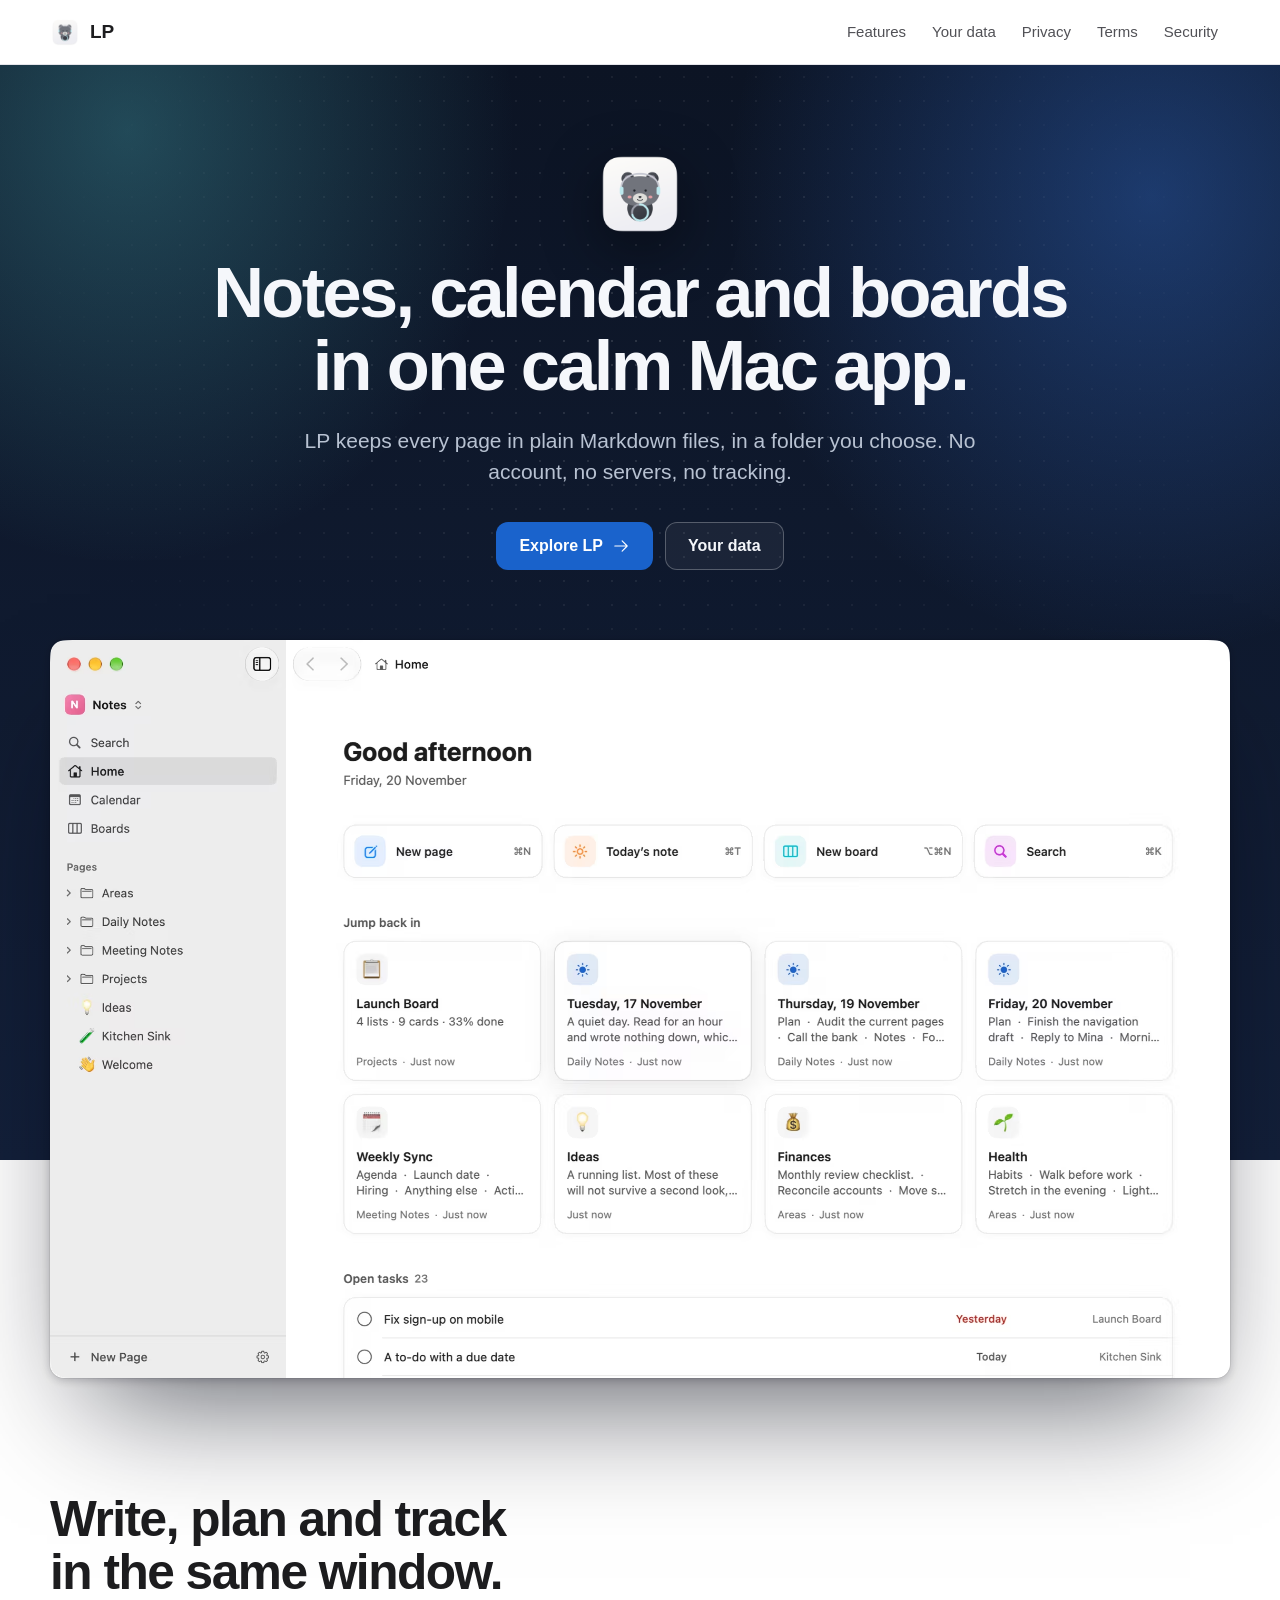
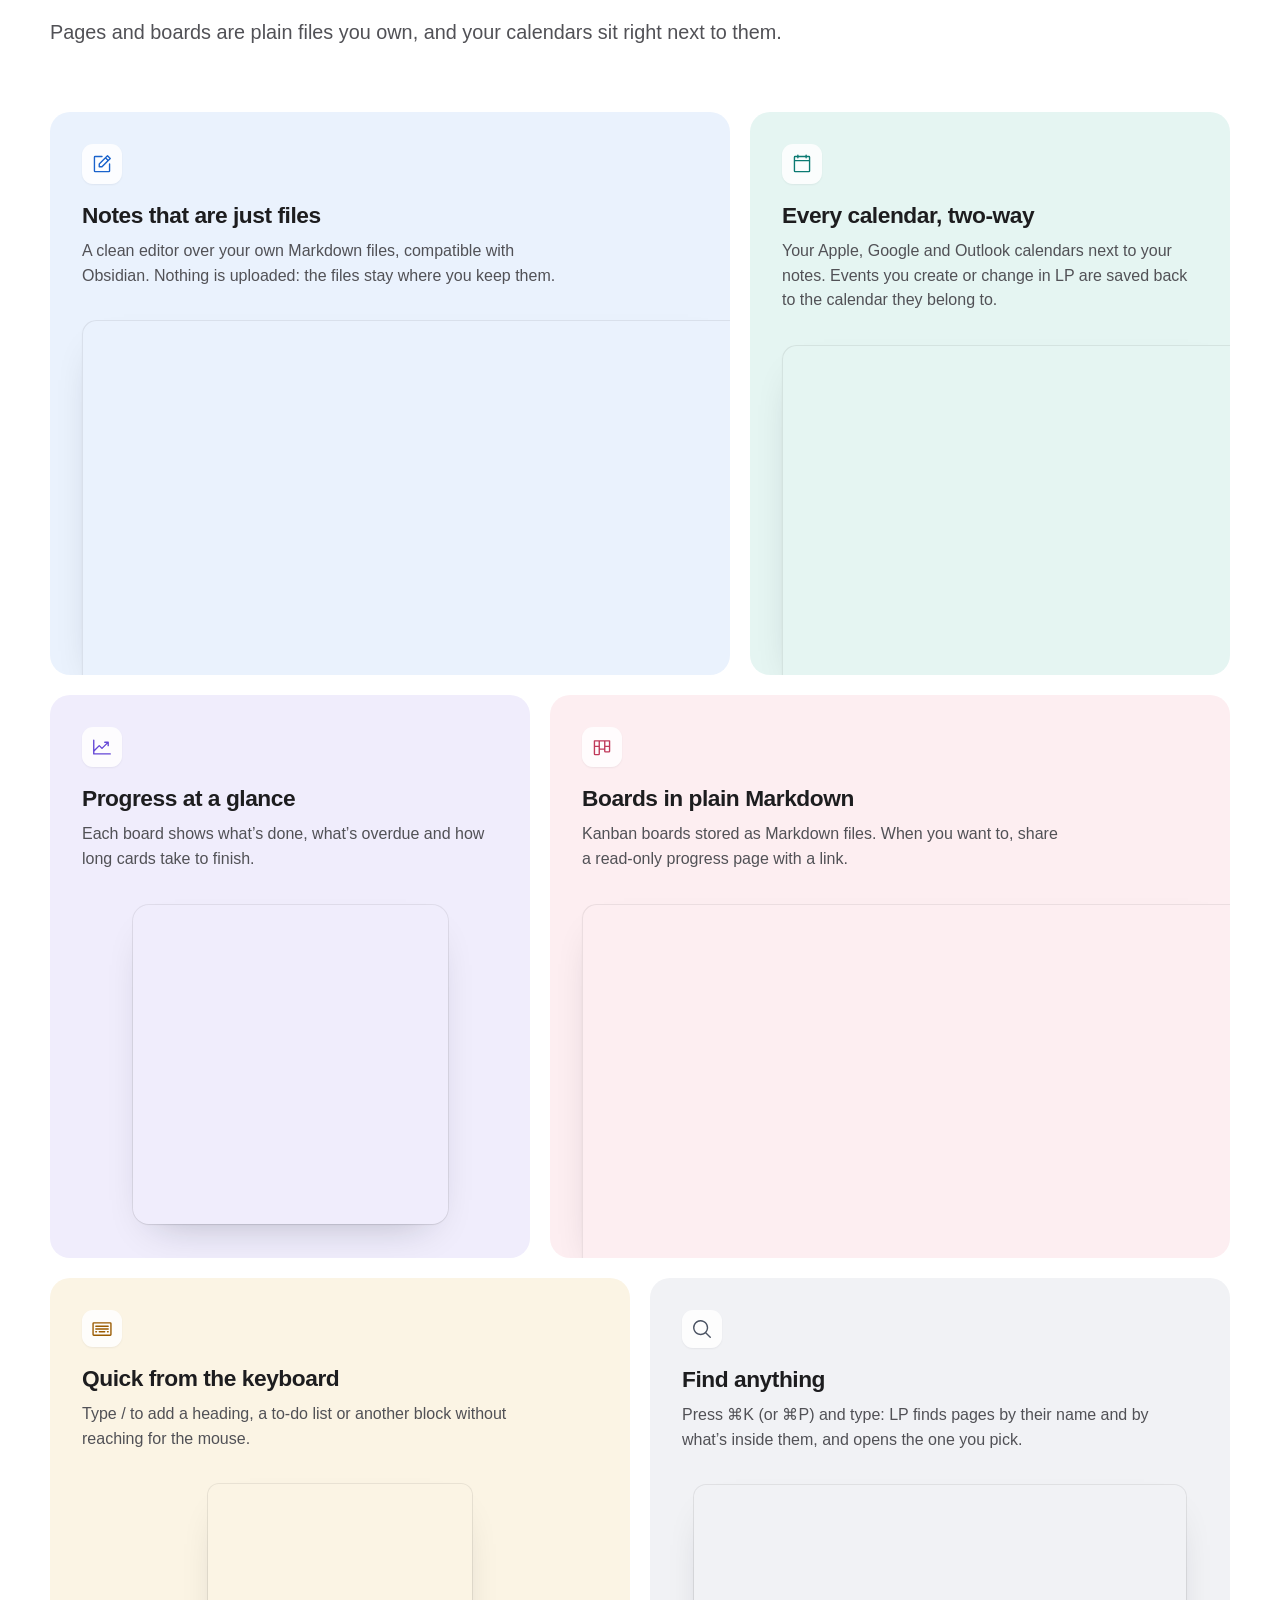
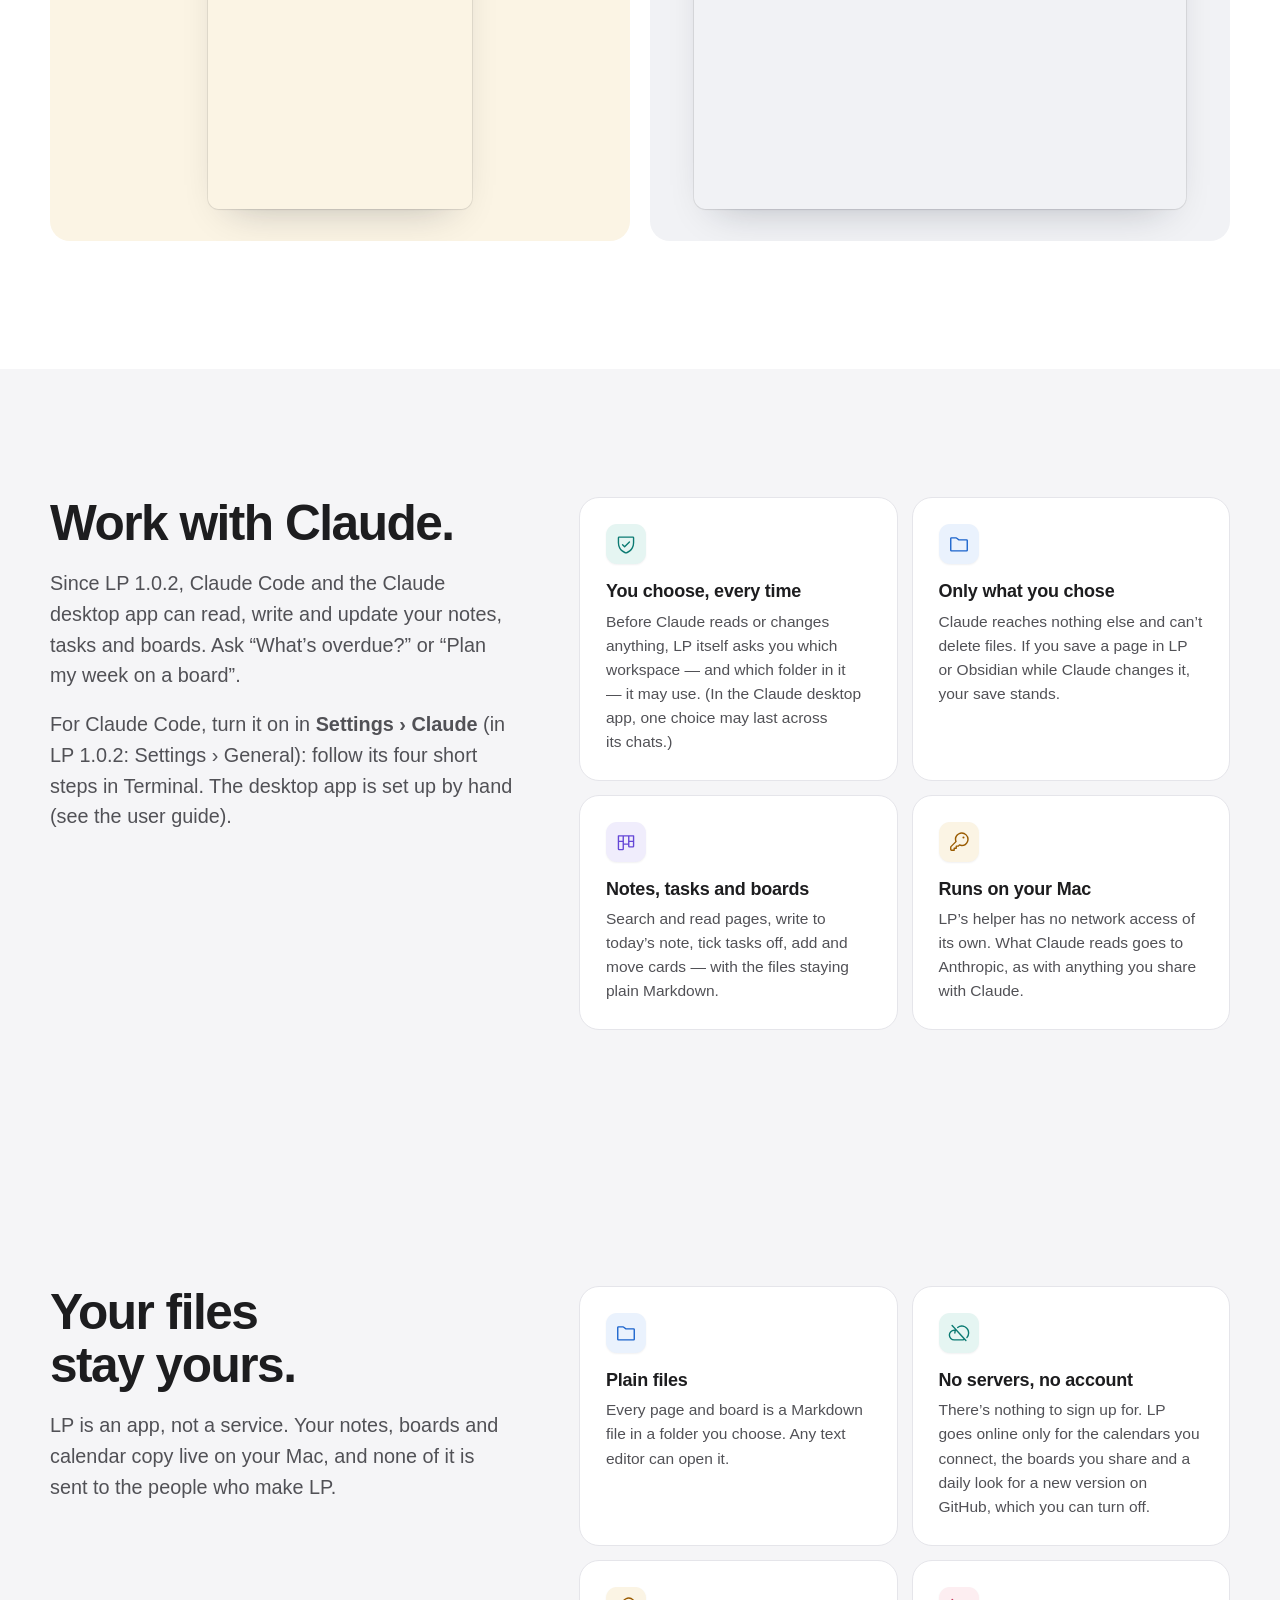
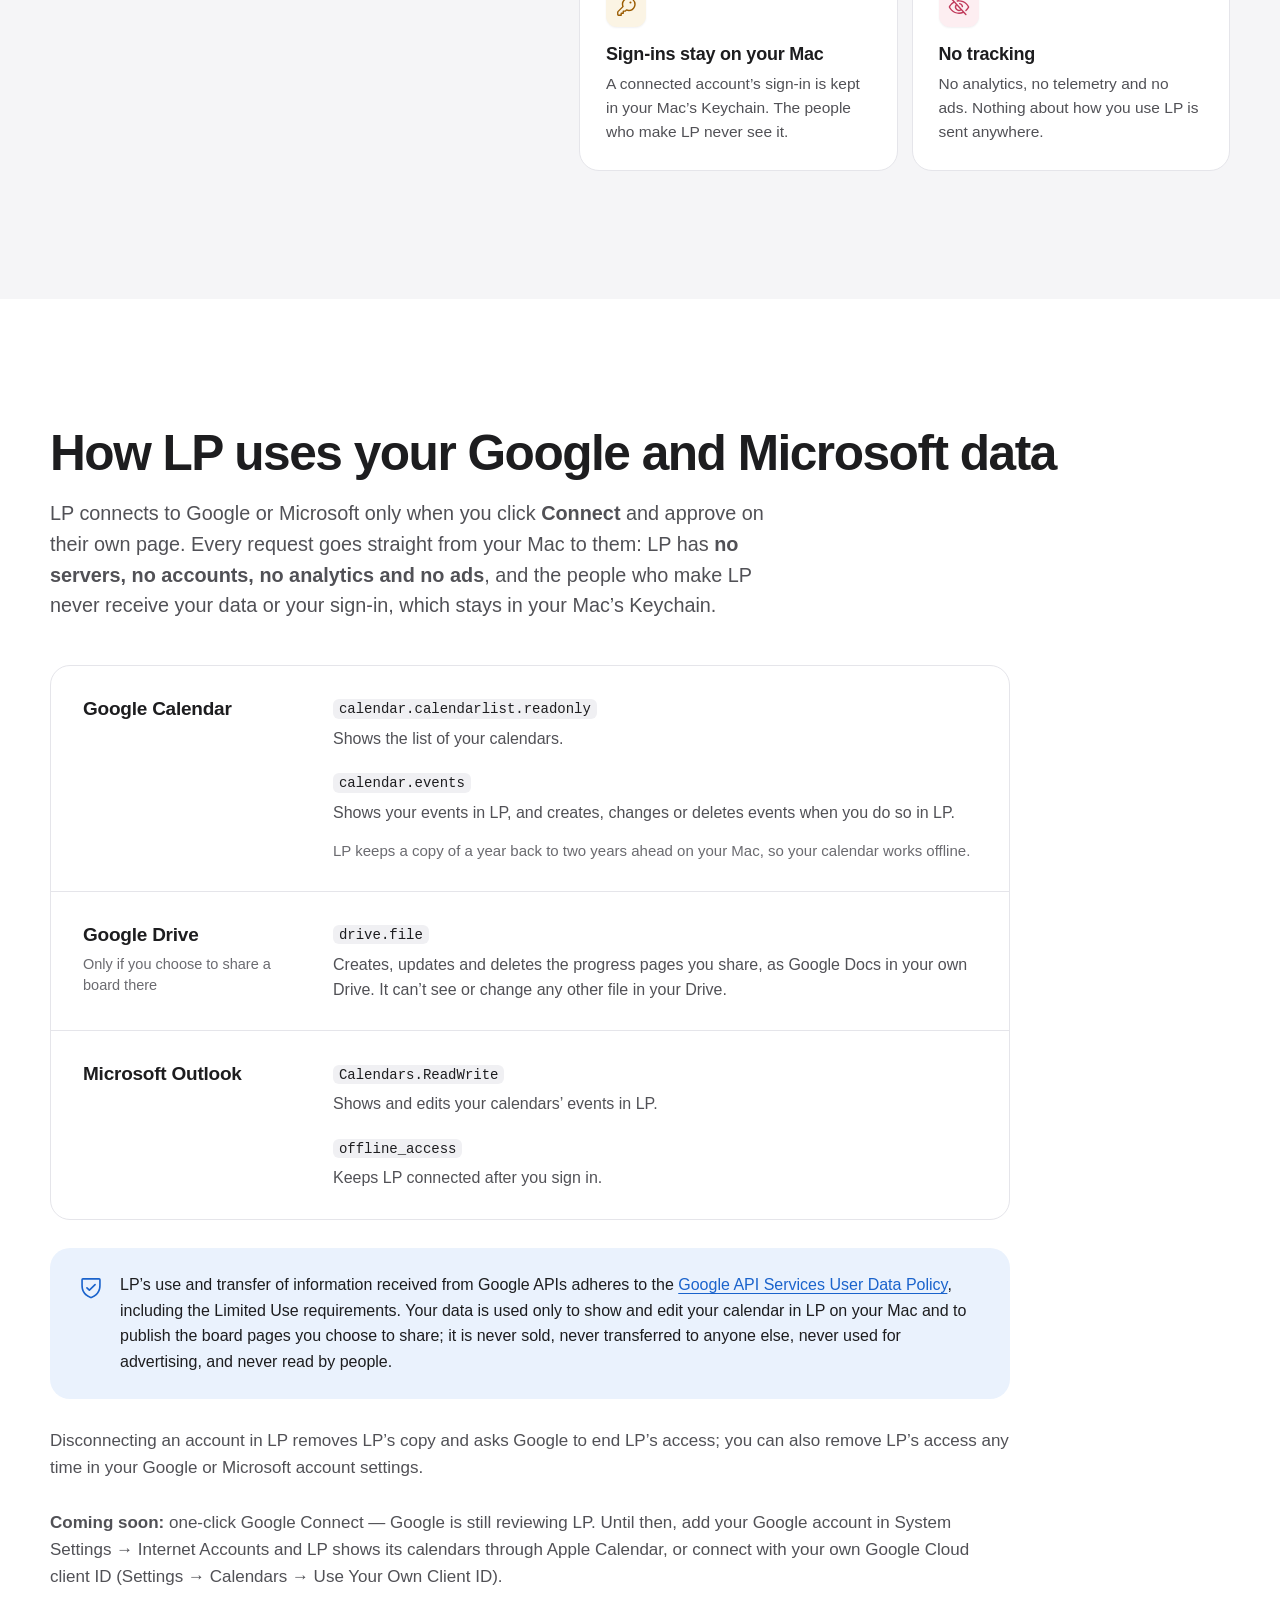
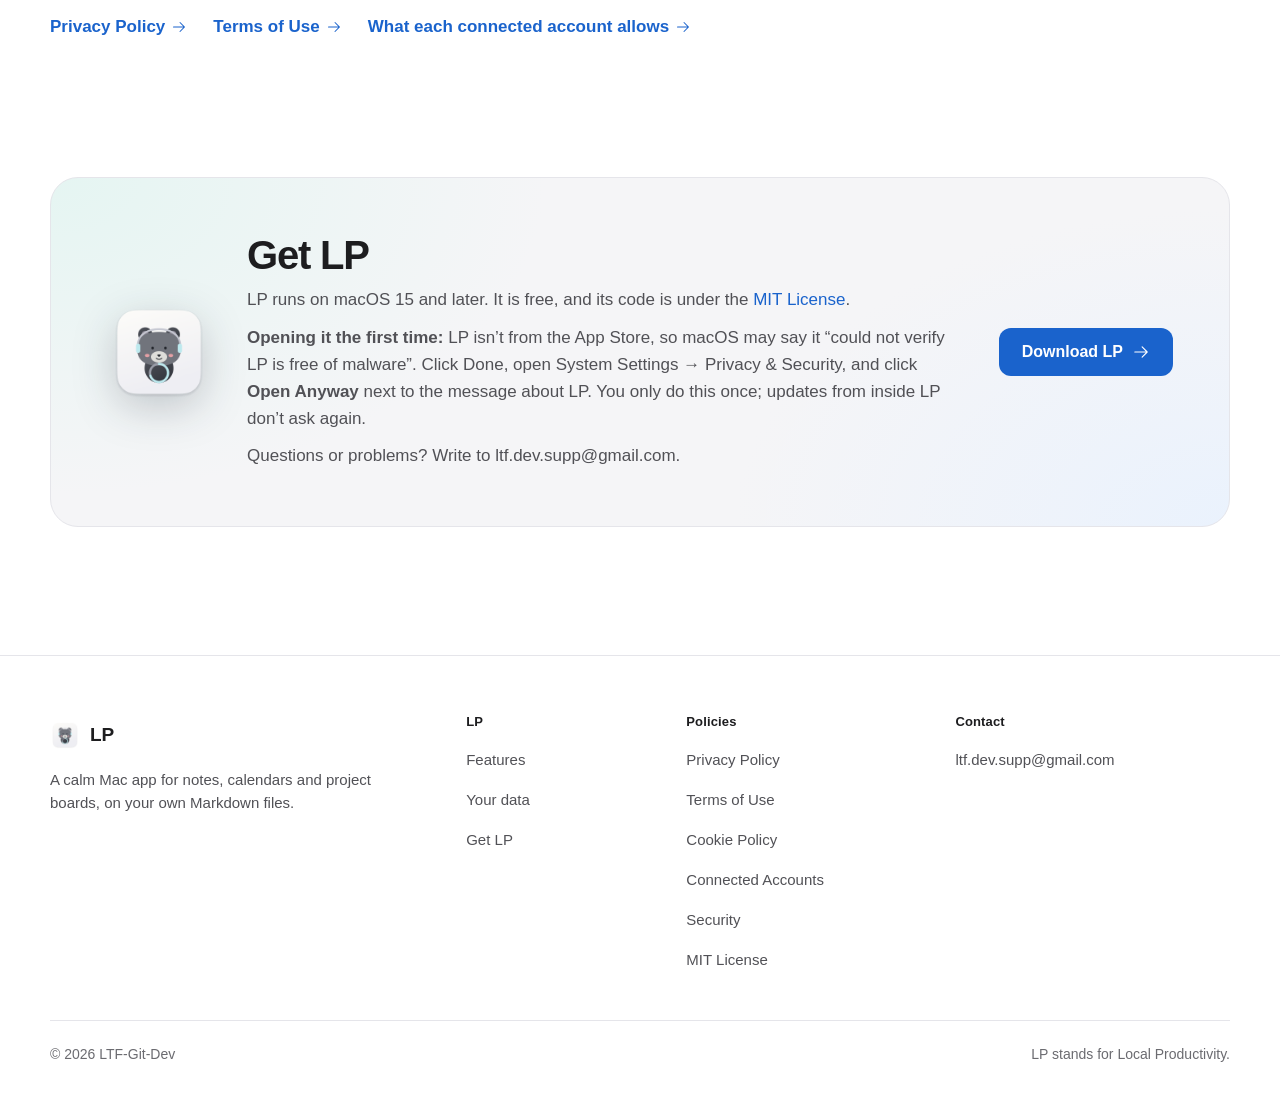
==== commit 167c7e50: "LP 1.0.3: Claude setup lives in Settings › Claude Co-Authored-By: Claude Opus 5.5 <noreply@anthropic" ====
--- a/index.html
+++ b/index.html
@@ -90,9 +90,9 @@
   <div class="wrap privacy-grid">
     <div>
       <h2 id="claude-title">Work with Claude.</h2>
-      <p class="lead">New in LP 1.0.2: Claude Code and the Claude desktop app can read, write and update your notes,
+      <p class="lead">Since LP 1.0.2, Claude Code and the Claude desktop app can read, write and update your notes,
       tasks and boards. Ask “What’s overdue?” or “Plan my week on a board”.</p>
-      <p class="lead">For Claude Code, turn it on in <strong>Settings › General › LP with Claude</strong>: follow its four
+      <p class="lead">For Claude Code, turn it on in <strong>Settings › Claude</strong> (in LP 1.0.2: Settings › General): follow its four
       short steps in Terminal. The desktop app is set up by hand (see the user guide).</p>
     </div>
     <div class="facts"><div class="fact tile-mint"><span class="tile-icon"><svg class="icon" viewBox="0 0 256 256" aria-hidden="true" focusable="false"><path d="M208,40H48A16,16,0,0,0,32,56v56c0,52.72,25.52,84.67,46.93,102.19,23.06,18.86,46,25.26,47,25.53a8,8,0,0,0,4.2,0c1-.27,23.91-6.67,47-25.53C198.48,196.67,224,164.72,224,112V56A16,16,0,0,0,208,40Zm0,72c0,37.07-13.66,67.16-40.6,89.42A129.3,129.3,0,0,1,128,223.62a128.25,128.25,0,0,1-38.92-21.81C61.82,179.51,48,149.3,48,112l0-56,160,0ZM82.34,141.66a8,8,0,0,1,11.32-11.32L112,148.69l50.34-50.35a8,8,0,0,1,11.32,11.32l-56,56a8,8,0,0,1-11.32,0Z"/></svg></span><h3>You choose, every time</h3><p>Before Claude reads or changes anything, LP itself asks you which workspace — and which folder in it — it may use. (In the Claude desktop app, one choice may last across its chats.)</p></div><div class="fact tile-sky"><span class="tile-icon"><svg class="icon" viewBox="0 0 256 256" aria-hidden="true" focusable="false"><path d="M216,72H130.67L102.93,51.2a16.12,16.12,0,0,0-9.6-3.2H40A16,16,0,0,0,24,64V200a16,16,0,0,0,16,16H216.89A15.13,15.13,0,0,0,232,200.89V88A16,16,0,0,0,216,72Zm0,128H40V64H93.33L123.2,86.4A8,8,0,0,0,128,88h88Z"/></svg></span><h3>Only what you chose</h3><p>Claude reaches nothing else and can’t delete files. If you save a page in LP or Obsidian while Claude changes it, your save stands.</p></div><div class="fact tile-lilac"><span class="tile-icon"><svg class="icon" viewBox="0 0 256 256" aria-hidden="true" focusable="false"><path d="M216,48H40a8,8,0,0,0-8,8V208a16,16,0,0,0,16,16H88a16,16,0,0,0,16-16V160h48v16a16,16,0,0,0,16,16h40a16,16,0,0,0,16-16V56A8,8,0,0,0,216,48ZM88,208H48V128H88Zm0-96H48V64H88Zm64,32H104V64h48Zm56,32H168V128h40Zm0-64H168V64h40Z"/></svg></span><h3>Notes, tasks and boards</h3><p>Search and read pages, write to today’s note, tick tasks off, add and move cards — with the files staying plain Markdown.</p></div><div class="fact tile-sand"><span class="tile-icon"><svg class="icon" viewBox="0 0 256 256" aria-hidden="true" focusable="false"><path d="M216.57,39.43A80,80,0,0,0,83.91,120.78L28.69,176A15.86,15.86,0,0,0,24,187.31V216a16,16,0,0,0,16,16H72a8,8,0,0,0,8-8V208H96a8,8,0,0,0,8-8V184h16a8,8,0,0,0,5.66-2.34l9.56-9.57A79.73,79.73,0,0,0,160,176h.1A80,80,0,0,0,216.57,39.43ZM224,98.1c-1.09,34.09-29.75,61.86-63.89,61.9H160a63.7,63.7,0,0,1-23.65-4.51,8,8,0,0,0-8.84,1.68L116.69,168H96a8,8,0,0,0-8,8v16H72a8,8,0,0,0-8,8v16H40V187.31l58.83-58.82a8,8,0,0,0,1.68-8.84A63.72,63.72,0,0,1,96,95.92c0-34.14,27.81-62.8,61.9-63.89A64,64,0,0,1,224,98.1ZM192,76a12,12,0,1,1-12-12A12,12,0,0,1,192,76Z"/></svg></span><h3>Runs on your Mac</h3><p>LP’s helper has no network access of its own. What Claude reads goes to Anthropic, as with anything you share with Claude.</p></div></div>
